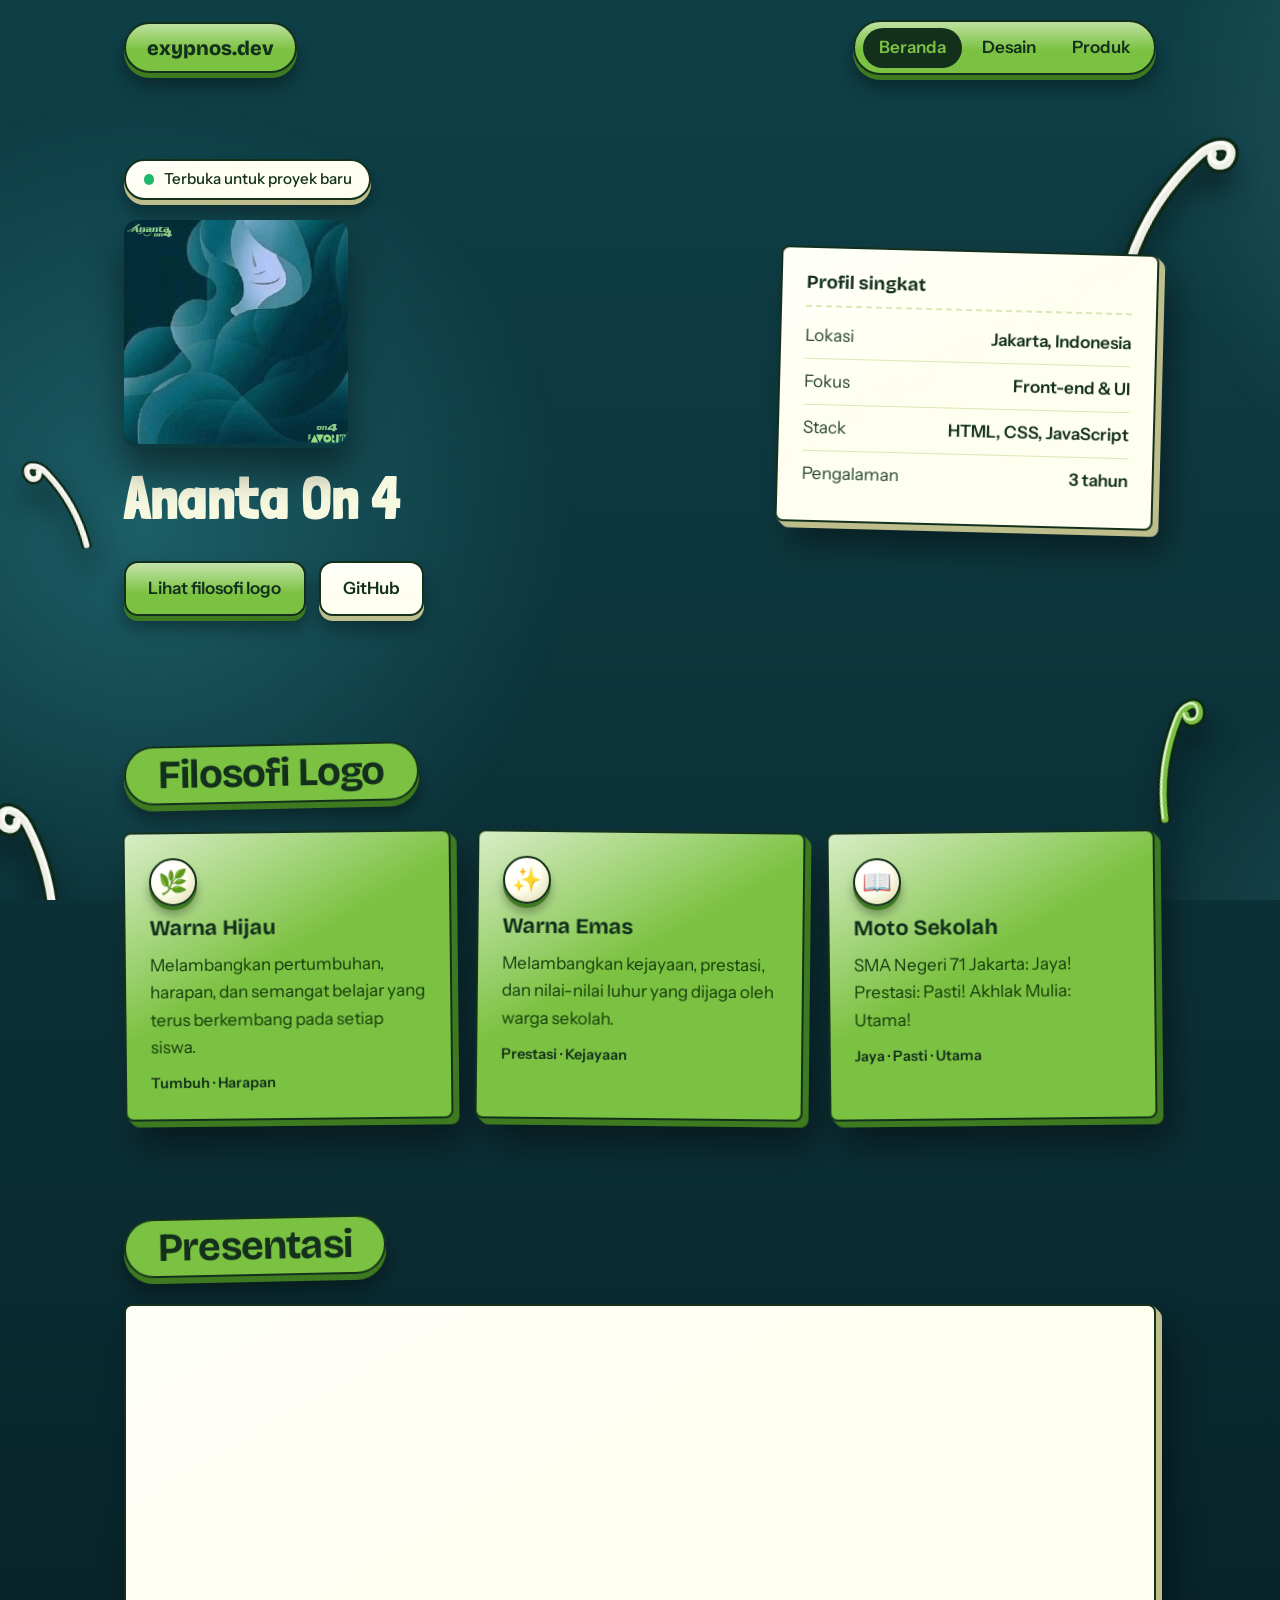
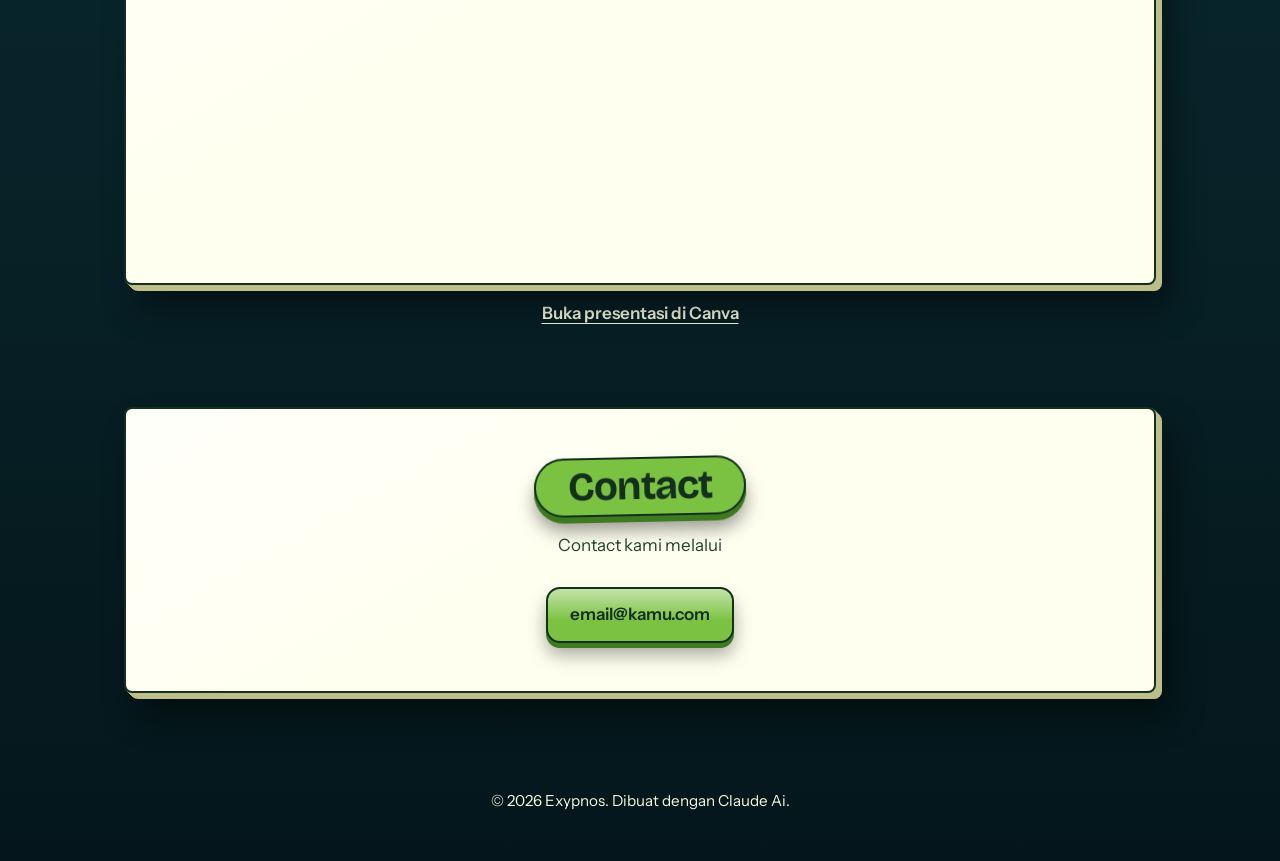
==== index.html @ a2760134 "Translate contact section to English" ====
<!DOCTYPE html>
<html lang="id">
<head>
  <meta charset="UTF-8">
  <meta name="viewport" content="width=device-width, initial-scale=1">
  <title>Ananta On 4</title>
  <meta name="description" content="Portofolio Nama Kamu, web developer.">
  <link rel="preconnect" href="https://fonts.googleapis.com">
  <link rel="preconnect" href="https://fonts.gstatic.com" crossorigin>
  <link href="https://fonts.googleapis.com/css2?family=Bricolage+Grotesque:opsz,wght@12..96,500;12..96,800&family=Instrument+Sans:wght@400;500;600&family=Londrina+Solid:wght@400;900&display=swap" rel="stylesheet">
  <link rel="stylesheet" href="style.css">
  <script>
    try {
      if (sessionStorage.getItem('skipIntro')) {
        document.documentElement.classList.add('no-intro');
        sessionStorage.removeItem('skipIntro');
      }
    } catch (e) {}
  </script>
</head>
<body>

  <div class="scene" aria-hidden="true">
    <svg width="0" height="0" style="position:absolute" focusable="false">
      <symbol id="horn" viewBox="0 0 100 160">
        <path d="M18 156 C22 104 40 64 60 34 C70 18 92 12 90 30 C88 44 70 42 72 30" fill="none" stroke="#0d2814" stroke-width="16" stroke-linecap="round"/>
        <path d="M18 156 C22 104 40 64 60 34 C70 18 92 12 90 30 C88 44 70 42 72 30" fill="none" stroke="currentColor" stroke-width="9" stroke-linecap="round"/>
        <path d="M18 156 C22 104 40 64 60 34 C70 18 92 12 90 30 C88 44 70 42 72 30" fill="none" stroke="#fff" stroke-opacity=".75" stroke-width="3" stroke-linecap="round" transform="translate(-2 -2)"/>
      </symbol>
    </svg>
    <svg class="horn h1" viewBox="0 0 100 160"><use href="#horn"/></svg>
    <svg class="horn h2" viewBox="0 0 100 160"><use href="#horn"/></svg>
    <svg class="horn h3" viewBox="0 0 100 160"><use href="#horn"/></svg>
    <svg class="horn h4" viewBox="0 0 100 160"><use href="#horn"/></svg>
    <i class="comet c1"></i><i class="comet c2"></i><i class="comet c3"></i><i class="comet c4"></i>
  </div>

  <div class="intro" aria-hidden="true">
    <div class="intro-panel p-up"></div>
    <div class="intro-panel p-down"></div>
    <div class="intro-center">
      <div class="logo-split">
        <img class="half l" src="logo.png" alt="" width="500" height="500">
        <img class="half r" src="logo.png" alt="" width="500" height="500">
      </div>
      <p class="intro-name">Exypnos</p>
      <div class="intro-bar"><span></span></div>
    </div>
  </div>

  <header class="top">
    <a class="brand" href="#atas">exypnos.dev</a>
    <nav aria-label="Navigasi utama">
      <a href="index.html" class="active" aria-current="page">Beranda</a>
      <a href="desain.html">Desain</a>
      <a href="produk.html">Produk</a>
    </nav>
  </header>

  <main id="atas">

    <section class="hero">
      <div class="hero-text">
        <p class="status"><span class="dot" aria-hidden="true"></span> Terbuka untuk proyek baru</p>
        <h1 class="hero-logo"><img src="logo.png" alt="Logo Exypnos" width="300" height="300"></h1>
        <p class="lead">Ananta On 4</p>
        <div class="actions">
          <a class="btn primary" href="#beranda">Lihat filosofi logo</a>
          <a class="btn" href="https://github.com/USERNAME" target="_blank" rel="noopener">GitHub</a>
        </div>
      </div>

      <aside class="card" aria-label="Ringkasan profil">
        <h2>Profil singkat</h2>
        <dl>
          <div><dt>Lokasi</dt><dd>Jakarta, Indonesia</dd></div>
          <div><dt>Fokus</dt><dd>Front-end &amp; UI</dd></div>
          <div><dt>Stack</dt><dd>HTML, CSS, JavaScript</dd></div>
          <div><dt>Pengalaman</dt><dd>3 tahun</dd></div>
        </dl>
      </aside>
    </section>

    <section id="beranda" class="section">
      <h2>Filosofi Logo</h2>
      <div class="projects">
        <article class="project">
          <span class="ico" aria-hidden="true">🌿</span>
          <h3>Warna Hijau</h3>
          <p>Melambangkan pertumbuhan, harapan, dan semangat belajar yang terus berkembang pada setiap siswa.</p>
          <p class="tags">Tumbuh · Harapan</p>
        </article>
        <article class="project">
          <span class="ico" aria-hidden="true">✨</span>
          <h3>Warna Emas</h3>
          <p>Melambangkan kejayaan, prestasi, dan nilai-nilai luhur yang dijaga oleh warga sekolah.</p>
          <p class="tags">Prestasi · Kejayaan</p>
        </article>
        <article class="project">
          <span class="ico" aria-hidden="true">📖</span>
          <h3>Moto Sekolah</h3>
          <p>SMA Negeri 71 Jakarta: Jaya! Prestasi: Pasti! Akhlak Mulia: Utama!</p>
          <p class="tags">Jaya · Pasti · Utama</p>
        </article>
      </div>
    </section>

    <!-- PRESENTASI CANVA -->
    <section id="presentasi" class="section">
      <h2>Presentasi</h2>
      <div class="ppt-frame">
        <iframe loading="lazy"
                src="https://www.canva.com/design/DAHYNz-6VGY/tMIyKCje9g16FL3OgIlq8A/view?embed"
                title="Presentasi Exypnos di Canva"
                allowfullscreen="allowfullscreen"
                allow="fullscreen"></iframe>
      </div>
      <p class="ppt-link"><a href="https://www.canva.com/design/DAHYNz-6VGY/tMIyKCje9g16FL3OgIlq8A/view" target="_blank" rel="noopener">Buka presentasi di Canva</a></p>
    </section>

    <section id="kontak" class="section contact">
      <h2>Contact</h2>
      <p>Contact kami melalui</p>
      <a class="btn primary" href="mailto:email@kamu.com">email@kamu.com</a>
    </section>

  </main>

  <footer class="foot">
    <p>© 2026 Exypnos. Dibuat dengan Claude Ai. </p>
  </footer>

  <script>
    (function () {
      if (window.matchMedia('(prefers-reduced-motion: reduce)').matches) return;

      // kartu miring 3D mengikuti kursor
      document.querySelectorAll('.card, .project, .design, .contact, .ppt-frame, .section > h2, .status').forEach(function (el) {
        el.addEventListener('pointermove', function (e) {
          if (e.pointerType === 'touch') return;
          var r = el.getBoundingClientRect();
          var x = (e.clientX - r.left) / r.width - 0.5;
          var y = (e.clientY - r.top) / r.height - 0.5;
          el.style.setProperty('--ry', (x * 14) + 'deg');
          el.style.setProperty('--rx', (-y * 14) + 'deg');
        });
        el.addEventListener('pointerleave', function () {
          el.style.setProperty('--rx', '0deg');
          el.style.setProperty('--ry', '0deg');
        });
      });

      // logo berputar 3D mengikuti kursor
      var logos = document.querySelectorAll('.hero-logo img, .brand-logo');
      if (logos.length) {
        window.addEventListener('pointermove', function (e) {
          if (e.pointerType === 'touch') return;
          var ry = ((e.clientX / innerWidth - 0.5) * 36) + 'deg';
          var rx = ((0.5 - e.clientY / innerHeight) * 28) + 'deg';
          logos.forEach(function (l) {
            l.style.setProperty('--ry', ry);
            l.style.setProperty('--rx', rx);
          });
        });
      }
    })();
  </script>

  <script>
    (function () {
      var links = document.querySelectorAll('.top nav a');
      var reduce = window.matchMedia('(prefers-reduced-motion: reduce)').matches;

      links.forEach(function (a) {
        a.addEventListener('click', function (e) {
          if (e.ctrlKey || e.metaKey || e.shiftKey || e.button !== 0) return;
          e.preventDefault();

          var here = a.getAttribute('aria-current') === 'page';
          if (!here) { try { sessionStorage.setItem('skipIntro', '1'); } catch (_) {} }

          if (reduce) { if (!here) location.href = a.href; return; }

          // riak
          var r = a.getBoundingClientRect();
          var d = document.createElement('span');
          d.className = 'ripple';
          d.style.left = (e.clientX - r.left) + 'px';
          d.style.top = (e.clientY - r.top) + 'px';
          a.appendChild(d);
          setTimeout(function () { d.remove(); }, 650);

          if (here) return;
          document.body.classList.add('leaving');
          setTimeout(function () { location.href = a.href; }, 320);
        });
      });

      // kembali dengan tombol back: pastikan halaman tidak terkunci
      window.addEventListener('pageshow', function () { document.body.classList.remove('leaving'); });
    })();
  </script>

</body>
</html>
---- style.css ----
/* ---------- Token ---------- */
:root {
  --paper: #f6f8df;
  --grid: #dde6b5;
  --ink: #12301c;
  --muted: #24432b;
  --green: #1b7d37;
  --marker: #7cc242;     /* hijau tulisan FAVORIT */
  --bg-top: #0f4048;     /* tosca logo biru (digelapkan) */
  --bg-bottom: #04161b;  /* makin gelap ke bawah */
  --on-bg: #f6f8df;      /* teks di atas background */
  --side: #bdbe8c;       /* sisi tebal kartu 3D */
  --gold-side: #3e7a1f;  /* sisi tebal hijau */
  --gloss: rgba(255, 255, 255, .7);
  --slab: 1px 1px 0 var(--side), 2px 2px 0 var(--side), 3px 3px 0 var(--side),
          4px 4px 0 var(--side), 5px 5px 0 var(--side), 6px 6px 0 var(--side),
          14px 22px 34px rgba(0, 0, 0, .45);
  --card: #fffff0;
  --line: #12301c;

  --display: "Bricolage Grotesque", "Segoe UI", system-ui, sans-serif;
  --body: "Instrument Sans", "Segoe UI", system-ui, sans-serif;

  --max: 1080px;
}

@media (prefers-color-scheme: dark) {
  :root {
    --paper: #0f1f14;
    --grid: #1a3322;
    --ink: #f1f7d9;
    --muted: #c9d9b4;
    --green: #8fe08a;
    --marker: #5fa832;
    --side: #08150b;
    --gloss: rgba(255, 255, 255, .09);
    --bg-top: #0b3238;
    --bg-bottom: #030f13;
    --card: #16291c;
    --line: #f1f7d9;
  }
}

/* ---------- Dasar ---------- */
*, *::before, *::after { box-sizing: border-box; }

html { scroll-behavior: smooth; }

body {
  margin: 0;
  font-family: var(--body);
  font-size: 1.0625rem;
  line-height: 1.6;
  color: var(--on-bg);
  background-color: var(--bg-bottom);
  /* gradasi tosca logo -> makin gelap */
  background-image: linear-gradient(180deg, var(--bg-top) 0%, var(--bg-bottom) 100%);
  background-repeat: no-repeat;
  min-height: 100vh;
}


/* ---------- Warna membaur (blend) ---------- */
body::before {
  content: "";
  position: fixed;
  inset: 0;
  z-index: -1;
  pointer-events: none;
  background:
    radial-gradient(42vmax 42vmax at 85% 12%, rgba(150, 228, 228, .20), transparent 70%),
    radial-gradient(48vmax 48vmax at 8% 42%,  rgba(60, 170, 182, .34), transparent 70%),
    radial-gradient(42vmax 42vmax at 82% 82%, rgba(110, 205, 210, .26), transparent 70%),
    radial-gradient(38vmax 38vmax at 18% 100%, rgba(40, 140, 155, .32), transparent 70%);
  background-size: 140% 140%;
  animation: blend 16s ease-in-out infinite alternate;
}

@keyframes blend { to { background-position: 100% 100%; } }

h1, h2, h3 {
  font-family: var(--display);
  line-height: 1.1;
  margin: 0;
}

p { margin: 0; }

a { color: var(--green); }

:focus-visible {
  outline: 3px solid var(--marker);
  outline-offset: 3px;
}

/* ---------- Header ---------- */
.top {
  max-width: var(--max);
  margin: 0 auto;
  padding: 1.25rem 1.5rem;
  display: flex;
  justify-content: space-between;
  align-items: center;
  gap: 1rem;
}

.top :focus-visible { outline-color: #12301c; }

/* shape rounded emas hanya membungkus teks */
.brand,
.top nav {
  background: linear-gradient(180deg, rgba(255, 255, 255, .5), rgba(255, 255, 255, 0) 55%), #7cc242;
  color: #12301c;
  border: 2px solid var(--line);
  border-radius: 999px;
  box-shadow: 0 5px 0 #3e7a1f, 0 12px 18px rgba(0, 0, 0, .4);
}

.brand {
  padding: .45rem 1.3rem;
  font-family: var(--display);
  font-weight: 800;
  font-size: 1.25rem;
  text-decoration: none;
}

.top nav { display: flex; gap: .25rem; padding: .35rem .5rem; }

.top nav a {
  position: relative;
  overflow: hidden;
  padding: .4rem 1rem;
  color: #12301c;
  text-decoration: none;
  font-weight: 600;
  border-radius: 999px;
  transition: background .2s, color .2s, transform .12s;
}

.top nav a:hover { background: rgba(18, 48, 28, .14); }
.top nav a:active { transform: translateY(2px) scale(.93); }

/* menu yang sedang dibuka */
.top nav a.active { background: #12301c; color: #7cc242; }

/* efek riak saat diklik */
.ripple {
  position: absolute;
  width: 10px;
  height: 10px;
  margin: -5px 0 0 -5px;
  border-radius: 50%;
  background: rgba(255, 255, 255, .75);
  transform: scale(0);
  pointer-events: none;
  animation: ripple .6s ease-out forwards;
}

@keyframes ripple { to { transform: scale(16); opacity: 0; } }

/* judul section membal setelah menu diklik */
.section > h2.pop { animation: heading-pop .8s cubic-bezier(.2, 1.5, .4, 1); }

@keyframes heading-pop {
  40% { transform: rotate(-4deg) scale(1.18); }
}

/* ---------- Hero ---------- */
main { max-width: var(--max); margin: 0 auto; padding: 0 1.5rem; }

.hero {
  display: grid;
  grid-template-columns: 1.6fr 1fr;
  gap: 3rem;
  align-items: center;
  padding: 4rem 0 5rem;
}

.status {
  display: inline-flex;
  align-items: center;
  gap: .6rem;
  font-size: .95rem;
  font-weight: 500;
  color: var(--on-bg);
  margin-bottom: 1.25rem;
}

.dot {
  width: .65rem;
  height: .65rem;
  border-radius: 50%;
  background: #1fb96b;
  box-shadow: 0 0 0 0 rgba(31, 185, 107, .6);
  animation: ping 2.2s ease-out infinite;
}

@keyframes ping {
  to { box-shadow: 0 0 0 .7rem rgba(31, 185, 107, 0); }
}

.hero h1 {
  font-size: clamp(2.4rem, 6vw, 4.4rem);
  font-weight: 800;
  letter-spacing: -.03em;
  max-width: 14em;
  /* stabilo kuning di belakang teks */
  background-image: linear-gradient(var(--marker), var(--marker));
  background-repeat: no-repeat;
  background-size: 0% 38%;
  background-position: 0 90%;
  animation: stabilo .9s .3s ease-out forwards;
}

@keyframes stabilo { to { background-size: 100% 38%; } }

@media (prefers-color-scheme: dark) {
  .hero h1 { background-image: linear-gradient(#2e6a35, #2e6a35); }
}

.lead {
  margin-top: 1.5rem;
  max-width: 14em;
  color: var(--on-bg);
  font-family: "Londrina Solid", "Impact", "Arial Black", sans-serif;
  font-weight: 900;
  font-size: clamp(2.2rem, 6vw, 3.8rem);
  line-height: 1;
  letter-spacing: .01em;
}

.actions { margin-top: 2rem; display: flex; flex-wrap: wrap; gap: .8rem; }

.hero h1.hero-logo {
  background: none;
  animation: none;
  line-height: 0;
  max-width: 100%;
}

.hero-logo img {
  display: block;
  width: 100%;
  max-width: 14rem;
  height: auto;
}

/* ---------- Tombol ---------- */
.btn {
  display: inline-block;
  padding: .75rem 1.4rem;
  border: 2px solid var(--line);
  border-radius: 14px;
  background: linear-gradient(180deg, rgba(255,255,255,.75), rgba(255,255,255,0) 60%), var(--card);
  color: var(--ink);
  font-weight: 600;
  text-decoration: none;
  box-shadow: 0 5px 0 var(--side), 0 12px 18px rgba(0, 0, 0, .35);
  transition: transform .12s, box-shadow .12s;
}

.btn:hover { transform: translateY(2px); box-shadow: 0 3px 0 var(--side), 0 8px 12px rgba(0, 0, 0, .35); }
.btn:active { transform: translateY(5px); box-shadow: 0 0 0 var(--side), 0 3px 6px rgba(0, 0, 0, .35); }

.btn.primary {
  background: linear-gradient(180deg, rgba(255,255,255,.55), rgba(255,255,255,0) 60%), var(--marker);
  color: #12301c;
  box-shadow: 0 5px 0 var(--gold-side), 0 12px 18px rgba(0, 0, 0, .35);
}
.btn.primary:hover { box-shadow: 0 3px 0 var(--gold-side), 0 8px 12px rgba(0, 0, 0, .35); }
.btn.primary:active { box-shadow: 0 0 0 var(--gold-side), 0 3px 6px rgba(0, 0, 0, .35); }

/* ---------- Kartu profil ---------- */
.card {
  background: var(--card);
  color: var(--ink);
  border: 2px solid var(--line);
  border-radius: 8px;
  padding: 1.5rem;
}

.card .logo {
  display: block;
  width: 100%;
  max-width: 11rem;
  height: auto;
  aspect-ratio: 1;
  margin: 0 auto;
  object-fit: contain;
}

.card h2 {
  font-size: 1.15rem;
  padding-bottom: .8rem;
  margin-bottom: .4rem;
  border-bottom: 2px dashed var(--grid);
}

.card dl { margin: 0; }

.card dl div {
  display: flex;
  justify-content: space-between;
  gap: 1rem;
  padding: .55rem 0;
  border-bottom: 1px solid var(--grid);
}

.card dl div:last-child { border-bottom: 0; }

.card dt { color: var(--muted); }
.card dd { margin: 0; font-weight: 600; text-align: right; }

/* ---------- Section ---------- */
.section { padding: 3rem 0; }

.section > h2 {
  font-size: clamp(1.8rem, 4vw, 2.5rem);
  letter-spacing: -.02em;
  margin-bottom: 1.75rem;
  display: inline-block;
  padding: .3rem 2rem .4rem;
  background: var(--marker);
  color: #12301c;
  border: 2px solid var(--line);
  border-radius: 999px;
  box-shadow: 0 5px 0 var(--gold-side), 0 10px 16px rgba(0, 0, 0, .35);
  transform: rotate(-1.2deg);
}

/* ---------- Proyek ---------- */
.projects {
  display: grid;
  grid-template-columns: repeat(auto-fit, minmax(220px, 1fr));
  gap: 1.5rem;
}

.project {
  background: var(--card);
  color: var(--ink);
  border: 2px solid var(--line);
  border-radius: 8px;
  padding: 1.5rem;
  display: flex;
  flex-direction: column;
  gap: .7rem;
}

.project h3 { font-size: 1.35rem; }
.project p { color: var(--muted); }
.project .tags { font-size: .9rem; color: var(--ink); font-weight: 500; }

.project a {
  margin-top: auto;
  font-weight: 600;
  text-underline-offset: 4px;
}

/* ---------- Skill ---------- */
.skills {
  list-style: none;
  margin: 0;
  padding: 0;
  display: flex;
  flex-wrap: wrap;
  gap: .7rem;
}

.skills li {
  padding: .45rem 1rem;
  background: var(--card);
  color: var(--ink);
  border: 2px solid var(--line);
  border-radius: 999px;
  font-weight: 500;
}


/* ---------- Hiasan Beranda ---------- */
.project { position: relative; }

.ico {
  display: grid;
  place-items: center;
  width: 3rem;
  height: 3rem;
  font-size: 1.5rem;
  background: var(--marker);
  border: 2px solid var(--line);
  border-radius: 50%;
}

/* ---------- Hiasan Produk ---------- */
.skills li { box-shadow: 3px 3px 0 var(--line); transition: transform .12s; }
.skills li:hover { transform: translateY(-3px) rotate(-2deg); }
.skills li span { margin-right: .35rem; }

/* ---------- Desain ---------- */
.designs {
  display: grid;
  grid-template-columns: repeat(auto-fit, minmax(250px, 1fr));
  gap: 1.5rem;
}

.design {
  margin: 0;
  background: var(--card);
  color: var(--ink);
  border: 2px solid var(--line);
  border-radius: 8px;
  overflow: hidden;
}

.design .art {
  display: grid;
  place-items: center;
  aspect-ratio: 4 / 3;
  font-size: 4.5rem;
  border-bottom: 2px solid var(--line);
}

.design figcaption { display: flex; flex-direction: column; padding: 1rem 1.25rem; }
.design figcaption strong { font-family: var(--display); font-size: 1.2rem; }
.design figcaption span { color: var(--muted); font-size: .95rem; }

.d1 .art { background: radial-gradient(circle at 25% 30%, #fff 0 8%, transparent 9%), linear-gradient(135deg, #ffe94a, #ff9f43); }
.d2 .art { background: radial-gradient(circle at 80% 20%, rgba(255,255,255,.7) 0 10%, transparent 11%), linear-gradient(135deg, #8fe08a, #1b7d37); }
.d3 .art { background: radial-gradient(circle at 50% 40%, #3b7a57 0, #12301c 70%); }

@media (prefers-reduced-motion: reduce) {
  .project, .design, .skills li { transition: none; }
}

/* ---------- Kontak ---------- */
.contact {
  margin: 2rem 0 4rem;
  padding: 3rem 2rem;
  text-align: center;
  background: var(--card);
  color: var(--ink);
  border: 2px solid var(--line);
  border-radius: 8px;
}

.contact h2 { margin-bottom: 1rem; }

.contact p {
  max-width: 30em;
  margin: 0 auto 1.75rem;
  color: var(--muted);
}

/* ---------- Footer ---------- */
.foot {
  text-align: center;
  padding: 2rem 1.5rem 3rem;
  color: var(--on-bg);
  font-size: .95rem;
}

/* ---------- Responsif ---------- */
@media (max-width: 800px) {
  .hero {
    grid-template-columns: 1fr;
    gap: 2.5rem;
    padding-top: 2rem;
  }

  .card { --rot: 0deg; max-width: 420px; }
}

@media (max-width: 480px) {
  .top { flex-direction: column; align-items: flex-start; }
  .top nav { gap: 1.1rem; }
  .contact { padding: 2rem 1.25rem; }
}


/* ---------- Transisi pembuka ---------- */
.intro {
  position: fixed;
  inset: 0;
  z-index: 100;
  pointer-events: none;
  animation: intro-hide 0s 2.9s forwards;
}

.intro-panel {
  position: absolute;
  left: 0;
  right: 0;
  height: 50%;
  background: #0b3b3f;
}

.intro-panel.p-up {
  top: 0;
  border-bottom: 3px solid var(--marker);
  animation: panel-up .8s cubic-bezier(.77, 0, .18, 1) 2.1s forwards;
}

.intro-panel.p-down {
  bottom: 0;
  border-top: 3px solid var(--marker);
  animation: panel-down .8s cubic-bezier(.77, 0, .18, 1) 2.1s forwards;
}

.intro-center {
  position: absolute;
  inset: 0;
  display: grid;
  place-content: center;
  justify-items: center;
  gap: 1rem;
  animation: intro-out .35s ease-in 1.95s forwards;
}

/* logo terbelah, lalu menyatu */
.logo-split {
  position: relative;
  isolation: isolate;
  width: min(78vw, 62vh, 34rem);
  aspect-ratio: 1;
  /* piringan berputar selama animasi masuk */
  animation: merge-pop .45s ease-out 1.15s, logo-spin 2.4s linear infinite;
}

.logo-split::before {
  content: "";
  position: absolute;
  inset: -35%;
  z-index: -1;
  border-radius: 50%;
  background: radial-gradient(circle, rgba(160, 230, 110, .85), transparent 65%);
  opacity: 0;
  animation: burst .7s ease-out 1.15s;
}

.logo-split .half {
  position: absolute;
  inset: 0;
  width: 100%;
  height: 100%;
  border-radius: 50%;
}

.logo-split .l {
  clip-path: inset(0 49.5% 0 0);
  animation: join-l 1s cubic-bezier(.7, 0, .2, 1) .2s both;
}

.logo-split .r {
  clip-path: inset(0 0 0 49.5%);
  animation: join-r 1s cubic-bezier(.7, 0, .2, 1) .2s both;
}

@keyframes join-l {
  from { opacity: 0; transform: translateX(-70%) rotate(-14deg); }
  25%  { opacity: 1; }
  to   { opacity: 1; transform: none; }
}

@keyframes join-r {
  from { opacity: 0; transform: translateX(70%) rotate(14deg); }
  25%  { opacity: 1; }
  to   { opacity: 1; transform: none; }
}

@keyframes merge-pop { 50% { transform: scale(1.14); } }
@keyframes burst { 30% { opacity: 1; } to { opacity: 0; transform: scale(1.5); } }

.intro-name {
  font-family: var(--display);
  font-weight: 800;
  font-size: clamp(2.2rem, 7vmin, 3.2rem);
  letter-spacing: .06em;
  color: #f6f8df;
  animation: rise .6s ease-out 1.15s both;
}

.intro-bar {
  width: clamp(12rem, 36vmin, 18rem);
  height: .7rem;
  border: 2px solid #f6f8df;
  border-radius: 999px;
  overflow: hidden;
}

.intro-bar span {
  display: block;
  height: 100%;
  background: var(--marker);
  animation: bar 1.4s ease-in-out .4s both;
}

@keyframes panel-up   { to { transform: translateY(-101%); } }
@keyframes panel-down { to { transform: translateY(101%); } }
@keyframes intro-out  { to { opacity: 0; transform: scale(.9); } }
@keyframes intro-hide { to { visibility: hidden; } }
@keyframes logo-in    { from { opacity: 0; transform: scale(.5) rotate(-8deg); } }
@keyframes rise       { from { opacity: 0; transform: translateY(14px); } }
@keyframes bar        { from { width: 0; } to { width: 100%; } }

/* isi halaman muncul setelah tirai terbuka */
.hero-text, .hero > .card {
  animation: page-in .8s ease-out 2.35s both;
}

@keyframes page-in { from { opacity: 0; translate: 0 28px; } }


/* ---------- Tampilan 3D (seperti hasil render) ---------- */
.card, .project, .design, .contact {
  background-image: linear-gradient(150deg, var(--gloss), transparent 45%);
  box-shadow: var(--slab);
}

.card, .project, .design {
  transform: perspective(900px) rotateX(var(--rx, 0deg)) rotateY(var(--ry, 0deg))
             rotate(var(--rot, 0deg)) translateY(var(--lift, 0px));
  transition: transform .15s ease-out;
  will-change: transform;
}

.card { --rot: 1.5deg; }
.project:nth-child(odd) { --rot: -.6deg; }
.project:nth-child(even) { --rot: .6deg; }
.project:hover, .design:hover { --lift: -5px; }

.skills li { box-shadow: 0 4px 0 var(--side), 0 8px 12px rgba(0, 0, 0, .3); }

.hero-logo img {
  border-radius: 14px;          /* logo biru berbentuk persegi */
  transform: perspective(700px) rotateX(var(--rx, 0deg)) rotateY(var(--ry, 0deg));
  transition: transform .2s ease-out;
  /* sisi tebal tosca gelap + bayangan lembut */
  filter: drop-shadow(0 4px 0 #0b3b3f) drop-shadow(0 22px 18px rgba(0, 0, 0, .45));
  animation: logo-float 4s ease-in-out infinite;
}

@keyframes logo-float { 50% { translate: 0 -10px; } }

/* tanduk logo SMAN 71 mengambang di latar */
.scene {
  position: fixed;
  inset: 0;
  z-index: -1;
  overflow: hidden;
  pointer-events: none;
}

.horn {
  position: absolute;
  height: auto;
  color: #eef0e6;
  overflow: visible;
  filter: drop-shadow(0 20px 14px rgba(0, 0, 0, .45));
  animation: bob 7s ease-in-out infinite;
}

.h1 { width: 100px; top: 13%; right: 4%; transform: rotate(14deg); }
.h2 { width: 64px; top: 50%; left: 2%; transform: scaleX(-1) rotate(10deg); animation-delay: -2s; }
.h3 { width: 78px; bottom: 9%; right: 5%; color: #7cc242; transform: rotate(-12deg); animation-delay: -4s; }
.h4 { width: 90px; bottom: -40px; left: -1%; transform: scaleX(-1) rotate(-6deg); animation-delay: -1s; }

@keyframes bob { 50% { translate: 0 -22px; } }

/* komet jatuh */
.comet {
  position: absolute;
  width: 190px;
  height: 4px;
  border-radius: 999px;
  background: linear-gradient(90deg, #fff, rgba(160, 230, 110, .75) 22%, rgba(160, 230, 110, 0));
  transform: rotate(-35deg);
  opacity: 0;
  animation: comet 9s linear infinite;
}

.comet::before {
  content: "";
  position: absolute;
  left: -3px;
  top: 50%;
  width: 11px;
  height: 11px;
  margin-top: -5.5px;
  border-radius: 50%;
  background: #fff;
  box-shadow: 0 0 10px 4px rgba(160, 230, 110, .85), 0 0 26px 10px rgba(100, 190, 60, .4);
}

.c1 { top: -2%;  right: 8%;  animation-duration: 9s;  animation-delay: 3s; }
.c2 { top: 8%;   right: 42%; animation-duration: 13s; animation-delay: 6s; }
.c3 { top: -4%;  right: 68%; animation-duration: 11s; animation-delay: 9s; }
.c4 { top: 24%;  right: -4%; animation-duration: 15s; animation-delay: 12s; }

@keyframes comet {
  0%   { opacity: 0; translate: 0 0; }
  2%   { opacity: 1; }
  15%  { opacity: 1; }
  18%  { opacity: 0; translate: -62vmax 43vmax; }
  100% { opacity: 0; translate: -62vmax 43vmax; }
}

@media (max-width: 800px) { .horn { display: none; } }

/* ---------- Pindah halaman ---------- */
.no-intro .intro { display: none; }
.no-intro .hero-text, .no-intro .hero > .card { animation-duration: .5s; animation-delay: 0s; }

body.leaving main, body.leaving .top { opacity: 0; transform: translateY(8px); transition: opacity .3s, transform .3s; }

/* ---------- Kurangi gerakan ---------- */
@media (prefers-reduced-motion: reduce) {
  .intro { display: none; }
  .horn, .hero-logo img { animation: none; }
  .comet { display: none; }
  body::before { animation: none; }
  .hero-text, .hero > .card { animation: none; }
  html { scroll-behavior: auto; }
  .dot { animation: none; }
  .hero h1 { animation: none; background-size: 100% 38%; }
  .btn, .card, .project, .design { transition: none; }
  .section > h2.pop, .ripple { animation: none; }
}


/* =====================================================
   TAMBAHAN BERANDA (digabung dari tambahan.css)
   ===================================================== */

/* ---------- Beranda: kartu produk berlatar kuning emas ---------- */
#beranda .project {
  background-color: #7cc242;           /* hijau favorit */
  color: #12301c;
  border-color: #12301c;
  box-shadow:
    1px 1px 0 #3e7a1f, 2px 2px 0 #3e7a1f, 3px 3px 0 #3e7a1f,
    4px 4px 0 #3e7a1f, 5px 5px 0 #3e7a1f, 6px 6px 0 #3e7a1f,
    14px 22px 34px rgba(0, 0, 0, .45);
}

#beranda .project p { color: #123b0a; }

#beranda .project .tags { color: #12301c; font-weight: 600; }

#beranda .project a { color: #12301c; }

#beranda .project .ico { background: radial-gradient(circle at 32% 28%, #ffffff 0 14%, #fffff0 48%, #d8d49a 100%); }

/* ---------- Beranda: tempat presentasi Canva ---------- */
.ppt-frame {
  position: relative;
  aspect-ratio: 16 / 9;                /* rasio slide */
  overflow: hidden;
  background-color: var(--card);
  background-image: linear-gradient(150deg, var(--gloss), transparent 45%);
  border: 2px solid var(--line);
  border-radius: 8px;
  box-shadow: var(--slab);
}

.ppt-frame iframe {
  position: absolute;
  inset: 0;
  width: 100%;
  height: 100%;
  border: 0;
}

.ppt-placeholder {
  position: absolute;
  inset: 0;
  display: grid;
  place-content: center;
  justify-items: center;
  gap: .4rem;
  padding: 1rem;
  text-align: center;
  color: var(--ink);
}

.ppt-placeholder .ppt-ico { font-size: 3rem; line-height: 1; }
.ppt-placeholder p { font-family: var(--display); font-weight: 800; font-size: 1.3rem; }
.ppt-placeholder small { color: var(--muted); font-size: .95rem; }


/* =====================================================
   3D MENYELURUH + LOGO DI HEADER
   ===================================================== */

/* logo di sebelah kiri "exypnos.dev" */
.brand-group { display: flex; align-items: center; gap: .7rem; }

.brand-logo {
  display: block;
  height: 3.15rem;       /* sama tinggi dengan pil "exypnos.dev" */
  width: auto;
  border-radius: 14px;   /* logo biru berbentuk persegi */
  /* miring halus saja supaya logo kecil tidak goyang atau terpotong */
  transform: perspective(500px)
             rotateX(calc(var(--rx, 0deg) * .4))
             rotateY(calc(var(--ry, 0deg) * .4));
  transition: transform .2s ease-out;
  backface-visibility: hidden;
  /* sisi tebal tosca gelap lurus ke bawah, lalu bayangan lembut */
  filter:
    drop-shadow(0 2px 0 #0b3b3f)
    drop-shadow(0 3px 0 #0b3b3f)
    drop-shadow(0 8px 6px rgba(0, 0, 0, .4));
  animation: logo-bob 4s ease-in-out infinite;
}

@keyframes logo-bob { 50% { translate: 0 -3px; } }

/* logo berputar terus seperti piringan hitam */
@keyframes logo-spin { to { rotate: 360deg; } }

/* chip status berbentuk tombol 3D */
.status {
  padding: .4rem 1.1rem;
  color: var(--ink);
  background-color: var(--card);
  background-image: linear-gradient(150deg, var(--gloss), transparent 45%);
  border: 2px solid var(--line);
  border-radius: 999px;
  box-shadow: 0 5px 0 var(--side), 0 12px 16px rgba(0, 0, 0, .35);
}

/* blok besar ikut miring 3D mengikuti kursor */
.contact, .ppt-frame, .section > h2, .status {
  transform: perspective(900px) rotateX(var(--rx, 0deg)) rotateY(var(--ry, 0deg))
             rotate(var(--rot, 0deg));
  transition: transform .15s ease-out;
  will-change: transform;
}

/* judul section: pil emas dengan sisi tebal */
.section > h2 {
  --rot: -1.2deg;
  box-shadow:
    0 1px 0 var(--gold-side), 0 2px 0 var(--gold-side), 0 3px 0 var(--gold-side),
    0 4px 0 var(--gold-side), 0 5px 0 var(--gold-side), 0 6px 0 var(--gold-side),
    0 14px 18px rgba(0, 0, 0, .4);
}

/* ikon proyek: bola 3D */
.ico {
  background: radial-gradient(circle at 32% 28%, #e9f9d6 0 14%, var(--marker) 48%, #4c9a2a 100%);
  box-shadow: 0 4px 0 var(--gold-side), 0 9px 10px rgba(0, 0, 0, .3);
}

@media (prefers-reduced-motion: reduce) {
  .brand-logo { animation: none; }
  .brand-logo, .contact, .ppt-frame, .section > h2, .status { transition: none; }
}


/* =====================================================
   RUNNING TEXT 3D (abu perak elegan) - dipakai di Produk & Desain
   Tetap di bawah layar dan ikut ke mana pun halaman di-scroll,
   seperti running text berita.
   ===================================================== */
.marquee {
  position: fixed;                       /* selalu ikut di layar, bukan di satu tempat */
  left: 0;
  right: 0;
  bottom: max(.9rem, env(safe-area-inset-bottom));
  width: min(var(--max), calc(100% - 2rem));
  margin: 0 auto;
  z-index: 50;
  border: 2px solid #565c66;
  border-radius: 999px;
  /* pelat logam perak: kilap di atas, gelap tipis di bawah */
  background:
    linear-gradient(180deg, rgba(255, 255, 255, .85) 0%, rgba(255, 255, 255, 0) 48%,
                    rgba(0, 0, 0, .07) 52%, rgba(0, 0, 0, .14) 100%),
    linear-gradient(90deg, #c9cdd3, #eceef1 28%, #c0c5cc 55%, #e6e8ec 80%, #b7bcc4);
  /* sisi tebal abu gelap + bayangan */
  box-shadow:
    0 1px 0 #737982, 0 2px 0 #737982, 0 3px 0 #737982,
    0 4px 0 #737982, 0 5px 0 #737982, 0 6px 0 #737982,
    0 14px 18px rgba(0, 0, 0, .4);
  transform: perspective(1000px)
             rotateX(calc(var(--rx, 0deg) * .4))
             rotateY(calc(var(--ry, 0deg) * .4));
  transition: transform .15s ease-out;
  will-change: transform;
}

/* jendela teks: ujung kiri dan kanan memudar halus */
.marquee-window {
  overflow: hidden;
  border-radius: 999px;
  -webkit-mask-image: linear-gradient(90deg, transparent, #000 7%, #000 93%, transparent);
          mask-image: linear-gradient(90deg, transparent, #000 7%, #000 93%, transparent);
}

.marquee-track {
  display: flex;
  width: max-content;
  animation: marquee 32s linear infinite;
}

.marquee:hover .marquee-track { animation-play-state: paused; }

/* dua teks identik, geser setengah lebar = berputar mulus */
@keyframes marquee { to { transform: translateX(-50%); } }

.marquee-item {
  margin: 0;
  padding: .6rem 1.5rem .6rem 0;
  white-space: nowrap;
  font-family: var(--display);
  font-weight: 800;
  font-size: 1.05rem;
  letter-spacing: .1em;
  text-transform: uppercase;
  color: #2b2f36;
  /* huruf timbul: highlight putih di bawah, gelap tipis di atas */
  text-shadow: 0 1px 0 rgba(255, 255, 255, .95), 0 -1px 0 rgba(0, 0, 0, .22);
}

@media (max-width: 480px) {
  .marquee { bottom: max(.6rem, env(safe-area-inset-bottom)); }
  .marquee-item { font-size: .9rem; padding-top: .5rem; padding-bottom: .5rem; }
}

@media (prefers-reduced-motion: reduce) {
  .marquee-track { animation: none; }
  .marquee { transition: none; }
}

/* ruang di bawah footer agar tidak tertutup running text */
body:has(.marquee) .foot { padding-bottom: 6rem; }

/* link cadangan presentasi */
.ppt-link { margin-top: 1rem; }
.ppt-link a { color: var(--on-bg); font-weight: 600; text-underline-offset: 4px; }

/* presentasi Canva format potret (4:5) */
.ppt-frame.portrait { aspect-ratio: 4 / 5; max-width: 560px; margin: 0 auto; }
.ppt-link { text-align: center; }
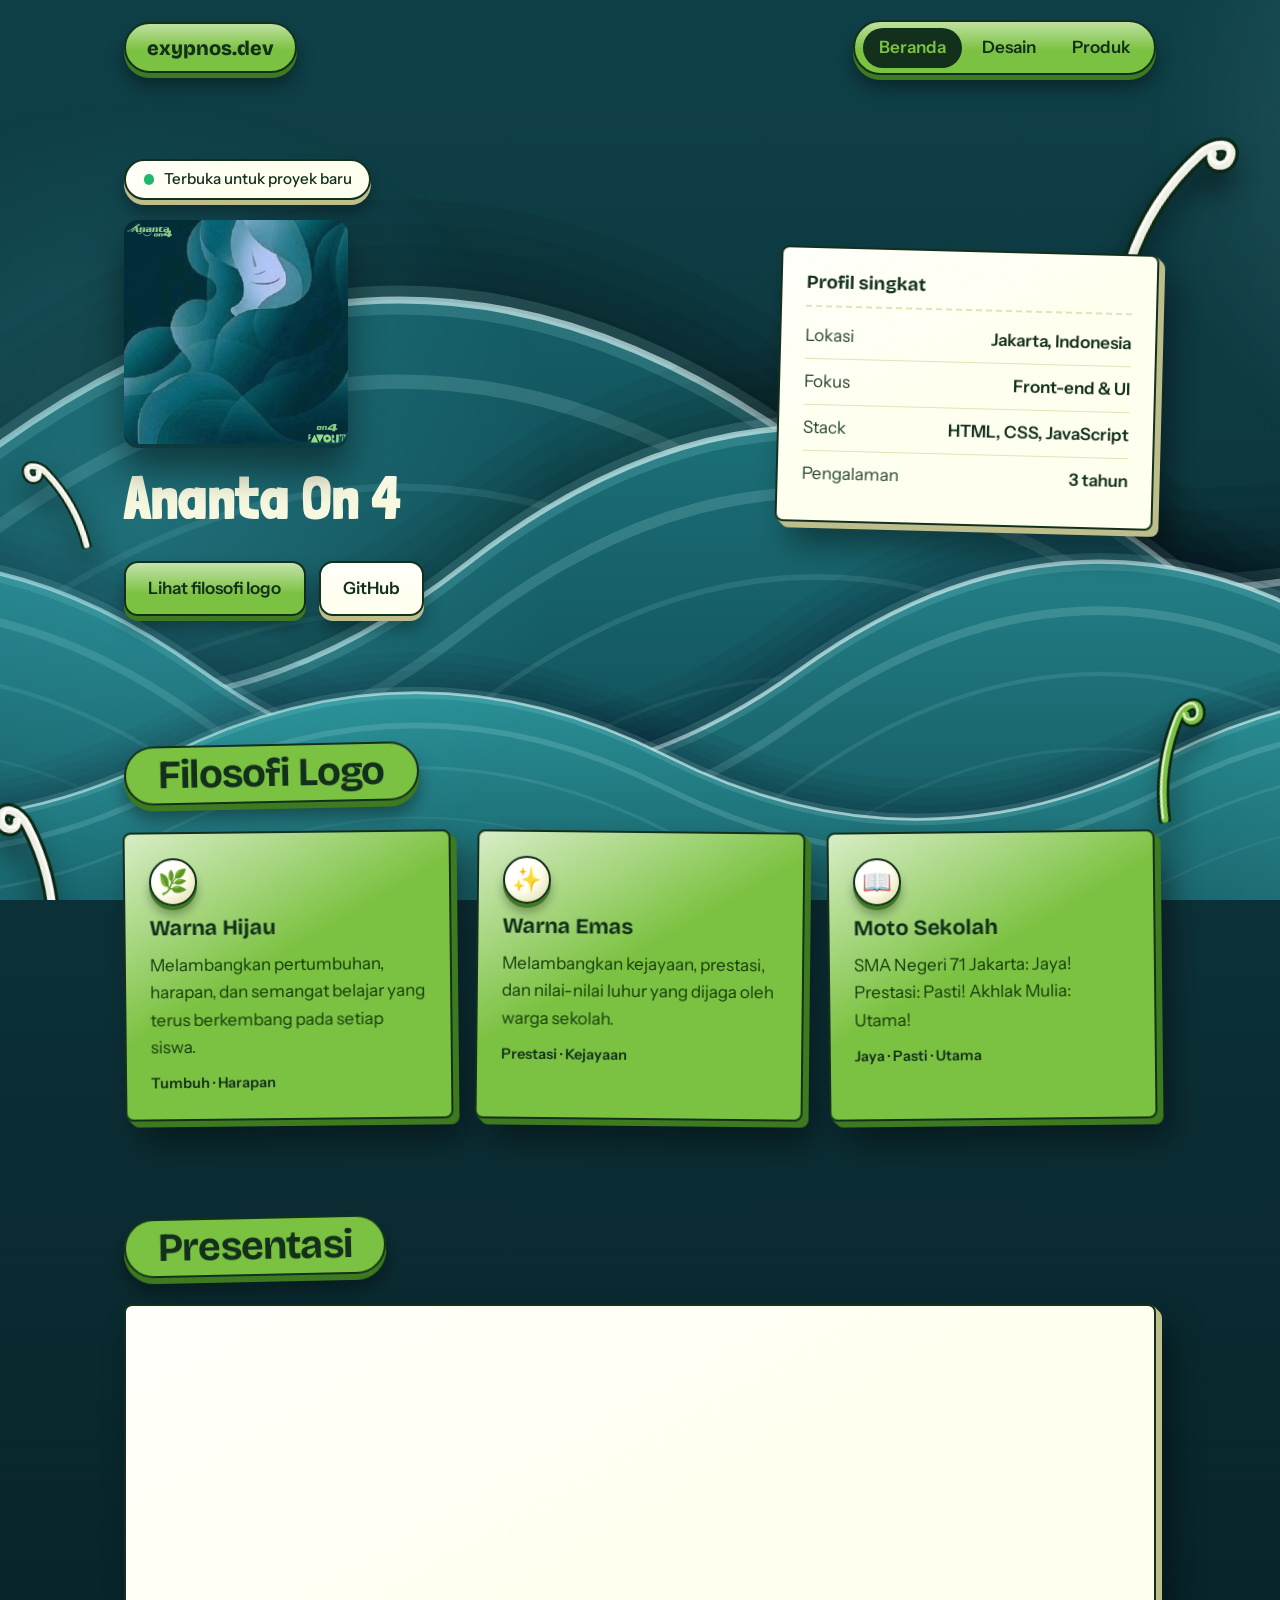
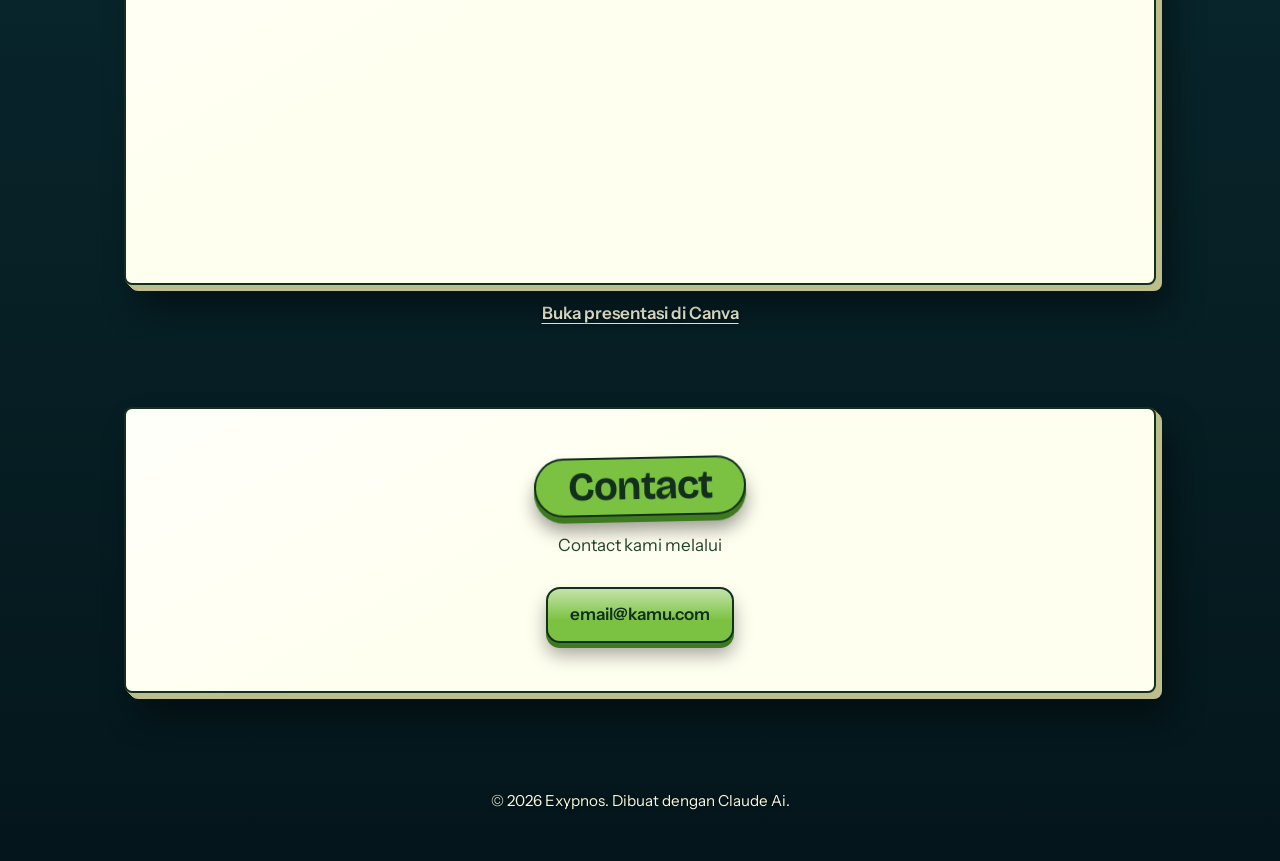
==== commit 8e03d282: "Update meta description in index.html" ====
--- a/index.html
+++ b/index.html
@@ -4,7 +4,7 @@
   <meta charset="UTF-8">
   <meta name="viewport" content="width=device-width, initial-scale=1">
   <title>Ananta On 4</title>
-  <meta name="description" content="Portofolio Nama Kamu, web developer.">
+  <meta name="description" content="Ananta On 4 Website">
   <link rel="preconnect" href="https://fonts.googleapis.com">
   <link rel="preconnect" href="https://fonts.gstatic.com" crossorigin>
   <link href="https://fonts.googleapis.com/css2?family=Bricolage+Grotesque:opsz,wght@12..96,500;12..96,800&family=Instrument+Sans:wght@400;500;600&family=Londrina+Solid:wght@400;900&display=swap" rel="stylesheet">
--- a/style.css
+++ b/style.css
@@ -942,3 +942,31 @@
 /* presentasi Canva format potret (4:5) */
 .ppt-frame.portrait { aspect-ratio: 4 / 5; max-width: 560px; margin: 0 auto; }
 .ppt-link { text-align: center; }
+
+/* =====================================================
+   GELOMBANG 3D DI LATAR (warna logo biru)
+   Empat lapis gelombang dengan bayangan, kilau di puncak,
+   dan garis kontur. Tiap lapis bergeser dengan kecepatan
+   beda supaya terasa berlapis (parallax) dan tidak monoton.
+   ===================================================== */
+body::after {
+  content: "";
+  position: fixed;
+  inset: 0;
+  z-index: -2;                      /* di bawah cahaya & tanduk, di atas gradasi */
+  pointer-events: none;
+  background-image: url("data:image/svg+xml,%3Csvg%20xmlns%3D%22http%3A%2F%2Fwww.w3.org%2F2000%2Fsvg%22%20viewBox%3D%220%200%201200%20300%22%20preserveAspectRatio%3D%22none%22%3E%3Cdefs%3E%3ClinearGradient%20id%3D%22g%22%20x1%3D%220%22%20y1%3D%220%22%20x2%3D%220%22%20y2%3D%221%22%3E%3Cstop%20offset%3D%220%22%20stop-color%3D%22%232a9096%22%2F%3E%3Cstop%20offset%3D%22.55%22%20stop-color%3D%22%230d4a52%22%2F%3E%3Cstop%20offset%3D%221%22%20stop-color%3D%22%23031014%22%2F%3E%3C%2FlinearGradient%3E%3C%2Fdefs%3E%3Cg%20transform%3D%22translate%28200%200%29%22%3E%3Cpath%20d%3D%22M-1200%20150%20C-1000%2062%20-800%2062%20-600%20150%20S-200%20238%200%20150%20C200%2062%20400%2062%20600%20150%20S1000%20238%201200%20150%20C1400%2062%201600%2062%201800%20150%20S2200%20238%202400%20150%22%20fill%3D%22none%22%20stroke%3D%22%2300090c%22%20stroke-opacity%3D%22.055%22%20stroke-width%3D%2284%22%20stroke-linejoin%3D%22round%22%2F%3E%3Cpath%20d%3D%22M-1200%20150%20C-1000%2062%20-800%2062%20-600%20150%20S-200%20238%200%20150%20C200%2062%20400%2062%20600%20150%20S1000%20238%201200%20150%20C1400%2062%201600%2062%201800%20150%20S2200%20238%202400%20150%22%20fill%3D%22none%22%20stroke%3D%22%2300090c%22%20stroke-opacity%3D%22.055%22%20stroke-width%3D%2264%22%20stroke-linejoin%3D%22round%22%2F%3E%3Cpath%20d%3D%22M-1200%20150%20C-1000%2062%20-800%2062%20-600%20150%20S-200%20238%200%20150%20C200%2062%20400%2062%20600%20150%20S1000%20238%201200%20150%20C1400%2062%201600%2062%201800%20150%20S2200%20238%202400%20150%22%20fill%3D%22none%22%20stroke%3D%22%2300090c%22%20stroke-opacity%3D%22.055%22%20stroke-width%3D%2246%22%20stroke-linejoin%3D%22round%22%2F%3E%3Cpath%20d%3D%22M-1200%20150%20C-1000%2062%20-800%2062%20-600%20150%20S-200%20238%200%20150%20C200%2062%20400%2062%20600%20150%20S1000%20238%201200%20150%20C1400%2062%201600%2062%201800%20150%20S2200%20238%202400%20150%22%20fill%3D%22none%22%20stroke%3D%22%2300090c%22%20stroke-opacity%3D%22.055%22%20stroke-width%3D%2230%22%20stroke-linejoin%3D%22round%22%2F%3E%3Cpath%20d%3D%22M-1200%20150%20C-1000%2062%20-800%2062%20-600%20150%20S-200%20238%200%20150%20C200%2062%20400%2062%20600%20150%20S1000%20238%201200%20150%20C1400%2062%201600%2062%201800%20150%20S2200%20238%202400%20150%22%20fill%3D%22none%22%20stroke%3D%22%2300090c%22%20stroke-opacity%3D%22.055%22%20stroke-width%3D%2216%22%20stroke-linejoin%3D%22round%22%2F%3E%3Cpath%20d%3D%22M-1200%20150%20C-1000%2062%20-800%2062%20-600%20150%20S-200%20238%200%20150%20C200%2062%20400%2062%20600%20150%20S1000%20238%201200%20150%20C1400%2062%201600%2062%201800%20150%20S2200%20238%202400%20150%20L2400%20700%20L-1200%20700%20Z%22%20fill%3D%22url%28%23g%29%22%2F%3E%3Cpath%20d%3D%22M-1200%20150%20C-1000%2062%20-800%2062%20-600%20150%20S-200%20238%200%20150%20C200%2062%20400%2062%20600%20150%20S1000%20238%201200%20150%20C1400%2062%201600%2062%201800%20150%20S2200%20238%202400%20150%22%20transform%3D%22translate%280%2034%29%22%20fill%3D%22none%22%20stroke%3D%22%23c9f7f7%22%20stroke-opacity%3D%220.16%22%20stroke-width%3D%226%22%20stroke-linejoin%3D%22round%22%2F%3E%3Cpath%20d%3D%22M-1200%20150%20C-1000%2062%20-800%2062%20-600%20150%20S-200%20238%200%20150%20C200%2062%20400%2062%20600%20150%20S1000%20238%201200%20150%20C1400%2062%201600%2062%201800%20150%20S2200%20238%202400%20150%22%20transform%3D%22translate%280%2078%29%22%20fill%3D%22none%22%20stroke%3D%22%23c9f7f7%22%20stroke-opacity%3D%220.1%22%20stroke-width%3D%223%22%20stroke-linejoin%3D%22round%22%2F%3E%3Cpath%20d%3D%22M-1200%20150%20C-1000%2062%20-800%2062%20-600%20150%20S-200%20238%200%20150%20C200%2062%20400%2062%20600%20150%20S1000%20238%201200%20150%20C1400%2062%201600%2062%201800%20150%20S2200%20238%202400%20150%22%20transform%3D%22translate%280%20130%29%22%20fill%3D%22none%22%20stroke%3D%22%23c9f7f7%22%20stroke-opacity%3D%220.07%22%20stroke-width%3D%222%22%20stroke-linejoin%3D%22round%22%2F%3E%3Cpath%20d%3D%22M-1200%20150%20C-1000%2062%20-800%2062%20-600%20150%20S-200%20238%200%20150%20C200%2062%20400%2062%20600%20150%20S1000%20238%201200%20150%20C1400%2062%201600%2062%201800%20150%20S2200%20238%202400%20150%22%20fill%3D%22none%22%20stroke%3D%22%23b9fbfb%22%20stroke-opacity%3D%22.14%22%20stroke-width%3D%2212%22%20stroke-linejoin%3D%22round%22%2F%3E%3Cpath%20d%3D%22M-1200%20150%20C-1000%2062%20-800%2062%20-600%20150%20S-200%20238%200%20150%20C200%2062%20400%2062%20600%20150%20S1000%20238%201200%20150%20C1400%2062%201600%2062%201800%20150%20S2200%20238%202400%20150%22%20fill%3D%22none%22%20stroke%3D%22%23e2ffff%22%20stroke-opacity%3D%22.62%22%20stroke-width%3D%223%22%20stroke-linejoin%3D%22round%22%2F%3E%3C%2Fg%3E%3C%2Fsvg%3E"), url("data:image/svg+xml,%3Csvg%20xmlns%3D%22http%3A%2F%2Fwww.w3.org%2F2000%2Fsvg%22%20viewBox%3D%220%200%201200%20300%22%20preserveAspectRatio%3D%22none%22%3E%3Cdefs%3E%3ClinearGradient%20id%3D%22g%22%20x1%3D%220%22%20y1%3D%220%22%20x2%3D%220%22%20y2%3D%221%22%3E%3Cstop%20offset%3D%220%22%20stop-color%3D%22%23237f87%22%2F%3E%3Cstop%20offset%3D%22.55%22%20stop-color%3D%22%230b3f46%22%2F%3E%3Cstop%20offset%3D%221%22%20stop-color%3D%22%23031014%22%2F%3E%3C%2FlinearGradient%3E%3C%2Fdefs%3E%3Cg%20transform%3D%22translate%28800%200%29%22%3E%3Cpath%20d%3D%22M-1200%20140%20C-1000%2040%20-800%2040%20-600%20140%20S-200%20240%200%20140%20C200%2040%20400%2040%20600%20140%20S1000%20240%201200%20140%20C1400%2040%201600%2040%201800%20140%20S2200%20240%202400%20140%22%20fill%3D%22none%22%20stroke%3D%22%2300090c%22%20stroke-opacity%3D%22.055%22%20stroke-width%3D%2284%22%20stroke-linejoin%3D%22round%22%2F%3E%3Cpath%20d%3D%22M-1200%20140%20C-1000%2040%20-800%2040%20-600%20140%20S-200%20240%200%20140%20C200%2040%20400%2040%20600%20140%20S1000%20240%201200%20140%20C1400%2040%201600%2040%201800%20140%20S2200%20240%202400%20140%22%20fill%3D%22none%22%20stroke%3D%22%2300090c%22%20stroke-opacity%3D%22.055%22%20stroke-width%3D%2264%22%20stroke-linejoin%3D%22round%22%2F%3E%3Cpath%20d%3D%22M-1200%20140%20C-1000%2040%20-800%2040%20-600%20140%20S-200%20240%200%20140%20C200%2040%20400%2040%20600%20140%20S1000%20240%201200%20140%20C1400%2040%201600%2040%201800%20140%20S2200%20240%202400%20140%22%20fill%3D%22none%22%20stroke%3D%22%2300090c%22%20stroke-opacity%3D%22.055%22%20stroke-width%3D%2246%22%20stroke-linejoin%3D%22round%22%2F%3E%3Cpath%20d%3D%22M-1200%20140%20C-1000%2040%20-800%2040%20-600%20140%20S-200%20240%200%20140%20C200%2040%20400%2040%20600%20140%20S1000%20240%201200%20140%20C1400%2040%201600%2040%201800%20140%20S2200%20240%202400%20140%22%20fill%3D%22none%22%20stroke%3D%22%2300090c%22%20stroke-opacity%3D%22.055%22%20stroke-width%3D%2230%22%20stroke-linejoin%3D%22round%22%2F%3E%3Cpath%20d%3D%22M-1200%20140%20C-1000%2040%20-800%2040%20-600%20140%20S-200%20240%200%20140%20C200%2040%20400%2040%20600%20140%20S1000%20240%201200%20140%20C1400%2040%201600%2040%201800%20140%20S2200%20240%202400%20140%22%20fill%3D%22none%22%20stroke%3D%22%2300090c%22%20stroke-opacity%3D%22.055%22%20stroke-width%3D%2216%22%20stroke-linejoin%3D%22round%22%2F%3E%3Cpath%20d%3D%22M-1200%20140%20C-1000%2040%20-800%2040%20-600%20140%20S-200%20240%200%20140%20C200%2040%20400%2040%20600%20140%20S1000%20240%201200%20140%20C1400%2040%201600%2040%201800%20140%20S2200%20240%202400%20140%20L2400%20700%20L-1200%20700%20Z%22%20fill%3D%22url%28%23g%29%22%2F%3E%3Cpath%20d%3D%22M-1200%20140%20C-1000%2040%20-800%2040%20-600%20140%20S-200%20240%200%20140%20C200%2040%20400%2040%20600%20140%20S1000%20240%201200%20140%20C1400%2040%201600%2040%201800%20140%20S2200%20240%202400%20140%22%20transform%3D%22translate%280%2034%29%22%20fill%3D%22none%22%20stroke%3D%22%23c9f7f7%22%20stroke-opacity%3D%220.16%22%20stroke-width%3D%226%22%20stroke-linejoin%3D%22round%22%2F%3E%3Cpath%20d%3D%22M-1200%20140%20C-1000%2040%20-800%2040%20-600%20140%20S-200%20240%200%20140%20C200%2040%20400%2040%20600%20140%20S1000%20240%201200%20140%20C1400%2040%201600%2040%201800%20140%20S2200%20240%202400%20140%22%20transform%3D%22translate%280%2078%29%22%20fill%3D%22none%22%20stroke%3D%22%23c9f7f7%22%20stroke-opacity%3D%220.1%22%20stroke-width%3D%223%22%20stroke-linejoin%3D%22round%22%2F%3E%3Cpath%20d%3D%22M-1200%20140%20C-1000%2040%20-800%2040%20-600%20140%20S-200%20240%200%20140%20C200%2040%20400%2040%20600%20140%20S1000%20240%201200%20140%20C1400%2040%201600%2040%201800%20140%20S2200%20240%202400%20140%22%20transform%3D%22translate%280%20130%29%22%20fill%3D%22none%22%20stroke%3D%22%23c9f7f7%22%20stroke-opacity%3D%220.07%22%20stroke-width%3D%222%22%20stroke-linejoin%3D%22round%22%2F%3E%3Cpath%20d%3D%22M-1200%20140%20C-1000%2040%20-800%2040%20-600%20140%20S-200%20240%200%20140%20C200%2040%20400%2040%20600%20140%20S1000%20240%201200%20140%20C1400%2040%201600%2040%201800%20140%20S2200%20240%202400%20140%22%20fill%3D%22none%22%20stroke%3D%22%23b9fbfb%22%20stroke-opacity%3D%22.14%22%20stroke-width%3D%2212%22%20stroke-linejoin%3D%22round%22%2F%3E%3Cpath%20d%3D%22M-1200%20140%20C-1000%2040%20-800%2040%20-600%20140%20S-200%20240%200%20140%20C200%2040%20400%2040%20600%20140%20S1000%20240%201200%20140%20C1400%2040%201600%2040%201800%20140%20S2200%20240%202400%20140%22%20fill%3D%22none%22%20stroke%3D%22%23e2ffff%22%20stroke-opacity%3D%22.62%22%20stroke-width%3D%223%22%20stroke-linejoin%3D%22round%22%2F%3E%3C%2Fg%3E%3C%2Fsvg%3E"), url("data:image/svg+xml,%3Csvg%20xmlns%3D%22http%3A%2F%2Fwww.w3.org%2F2000%2Fsvg%22%20viewBox%3D%220%200%201200%20300%22%20preserveAspectRatio%3D%22none%22%3E%3Cdefs%3E%3ClinearGradient%20id%3D%22g%22%20x1%3D%220%22%20y1%3D%220%22%20x2%3D%220%22%20y2%3D%221%22%3E%3Cstop%20offset%3D%220%22%20stop-color%3D%22%231b6f78%22%2F%3E%3Cstop%20offset%3D%22.55%22%20stop-color%3D%22%2308343b%22%2F%3E%3Cstop%20offset%3D%221%22%20stop-color%3D%22%23031014%22%2F%3E%3C%2FlinearGradient%3E%3C%2Fdefs%3E%3Cg%20transform%3D%22translate%28400%200%29%22%3E%3Cpath%20d%3D%22M-1200%20125%20C-1000%2030%20-800%2030%20-600%20125%20S-200%20220%200%20125%20C200%2030%20400%2030%20600%20125%20S1000%20220%201200%20125%20C1400%2030%201600%2030%201800%20125%20S2200%20220%202400%20125%22%20fill%3D%22none%22%20stroke%3D%22%2300090c%22%20stroke-opacity%3D%22.055%22%20stroke-width%3D%2284%22%20stroke-linejoin%3D%22round%22%2F%3E%3Cpath%20d%3D%22M-1200%20125%20C-1000%2030%20-800%2030%20-600%20125%20S-200%20220%200%20125%20C200%2030%20400%2030%20600%20125%20S1000%20220%201200%20125%20C1400%2030%201600%2030%201800%20125%20S2200%20220%202400%20125%22%20fill%3D%22none%22%20stroke%3D%22%2300090c%22%20stroke-opacity%3D%22.055%22%20stroke-width%3D%2264%22%20stroke-linejoin%3D%22round%22%2F%3E%3Cpath%20d%3D%22M-1200%20125%20C-1000%2030%20-800%2030%20-600%20125%20S-200%20220%200%20125%20C200%2030%20400%2030%20600%20125%20S1000%20220%201200%20125%20C1400%2030%201600%2030%201800%20125%20S2200%20220%202400%20125%22%20fill%3D%22none%22%20stroke%3D%22%2300090c%22%20stroke-opacity%3D%22.055%22%20stroke-width%3D%2246%22%20stroke-linejoin%3D%22round%22%2F%3E%3Cpath%20d%3D%22M-1200%20125%20C-1000%2030%20-800%2030%20-600%20125%20S-200%20220%200%20125%20C200%2030%20400%2030%20600%20125%20S1000%20220%201200%20125%20C1400%2030%201600%2030%201800%20125%20S2200%20220%202400%20125%22%20fill%3D%22none%22%20stroke%3D%22%2300090c%22%20stroke-opacity%3D%22.055%22%20stroke-width%3D%2230%22%20stroke-linejoin%3D%22round%22%2F%3E%3Cpath%20d%3D%22M-1200%20125%20C-1000%2030%20-800%2030%20-600%20125%20S-200%20220%200%20125%20C200%2030%20400%2030%20600%20125%20S1000%20220%201200%20125%20C1400%2030%201600%2030%201800%20125%20S2200%20220%202400%20125%22%20fill%3D%22none%22%20stroke%3D%22%2300090c%22%20stroke-opacity%3D%22.055%22%20stroke-width%3D%2216%22%20stroke-linejoin%3D%22round%22%2F%3E%3Cpath%20d%3D%22M-1200%20125%20C-1000%2030%20-800%2030%20-600%20125%20S-200%20220%200%20125%20C200%2030%20400%2030%20600%20125%20S1000%20220%201200%20125%20C1400%2030%201600%2030%201800%20125%20S2200%20220%202400%20125%20L2400%20700%20L-1200%20700%20Z%22%20fill%3D%22url%28%23g%29%22%2F%3E%3Cpath%20d%3D%22M-1200%20125%20C-1000%2030%20-800%2030%20-600%20125%20S-200%20220%200%20125%20C200%2030%20400%2030%20600%20125%20S1000%20220%201200%20125%20C1400%2030%201600%2030%201800%20125%20S2200%20220%202400%20125%22%20transform%3D%22translate%280%2034%29%22%20fill%3D%22none%22%20stroke%3D%22%23c9f7f7%22%20stroke-opacity%3D%220.16%22%20stroke-width%3D%226%22%20stroke-linejoin%3D%22round%22%2F%3E%3Cpath%20d%3D%22M-1200%20125%20C-1000%2030%20-800%2030%20-600%20125%20S-200%20220%200%20125%20C200%2030%20400%2030%20600%20125%20S1000%20220%201200%20125%20C1400%2030%201600%2030%201800%20125%20S2200%20220%202400%20125%22%20transform%3D%22translate%280%2078%29%22%20fill%3D%22none%22%20stroke%3D%22%23c9f7f7%22%20stroke-opacity%3D%220.1%22%20stroke-width%3D%223%22%20stroke-linejoin%3D%22round%22%2F%3E%3Cpath%20d%3D%22M-1200%20125%20C-1000%2030%20-800%2030%20-600%20125%20S-200%20220%200%20125%20C200%2030%20400%2030%20600%20125%20S1000%20220%201200%20125%20C1400%2030%201600%2030%201800%20125%20S2200%20220%202400%20125%22%20transform%3D%22translate%280%20130%29%22%20fill%3D%22none%22%20stroke%3D%22%23c9f7f7%22%20stroke-opacity%3D%220.07%22%20stroke-width%3D%222%22%20stroke-linejoin%3D%22round%22%2F%3E%3Cpath%20d%3D%22M-1200%20125%20C-1000%2030%20-800%2030%20-600%20125%20S-200%20220%200%20125%20C200%2030%20400%2030%20600%20125%20S1000%20220%201200%20125%20C1400%2030%201600%2030%201800%20125%20S2200%20220%202400%20125%22%20fill%3D%22none%22%20stroke%3D%22%23b9fbfb%22%20stroke-opacity%3D%22.14%22%20stroke-width%3D%2212%22%20stroke-linejoin%3D%22round%22%2F%3E%3Cpath%20d%3D%22M-1200%20125%20C-1000%2030%20-800%2030%20-600%20125%20S-200%20220%200%20125%20C200%2030%20400%2030%20600%20125%20S1000%20220%201200%20125%20C1400%2030%201600%2030%201800%20125%20S2200%20220%202400%20125%22%20fill%3D%22none%22%20stroke%3D%22%23e2ffff%22%20stroke-opacity%3D%22.62%22%20stroke-width%3D%223%22%20stroke-linejoin%3D%22round%22%2F%3E%3C%2Fg%3E%3C%2Fsvg%3E"), url("data:image/svg+xml,%3Csvg%20xmlns%3D%22http%3A%2F%2Fwww.w3.org%2F2000%2Fsvg%22%20viewBox%3D%220%200%201200%20300%22%20preserveAspectRatio%3D%22none%22%3E%3Cdefs%3E%3ClinearGradient%20id%3D%22g%22%20x1%3D%220%22%20y1%3D%220%22%20x2%3D%220%22%20y2%3D%221%22%3E%3Cstop%20offset%3D%220%22%20stop-color%3D%22%23155e67%22%2F%3E%3Cstop%20offset%3D%22.55%22%20stop-color%3D%22%23072a31%22%2F%3E%3Cstop%20offset%3D%221%22%20stop-color%3D%22%23031014%22%2F%3E%3C%2FlinearGradient%3E%3C%2Fdefs%3E%3Cg%20transform%3D%22translate%280%200%29%22%3E%3Cpath%20d%3D%22M-1200%20110%20C-1000%2030%20-800%2030%20-600%20110%20S-200%20190%200%20110%20C200%2030%20400%2030%20600%20110%20S1000%20190%201200%20110%20C1400%2030%201600%2030%201800%20110%20S2200%20190%202400%20110%22%20fill%3D%22none%22%20stroke%3D%22%2300090c%22%20stroke-opacity%3D%22.055%22%20stroke-width%3D%2284%22%20stroke-linejoin%3D%22round%22%2F%3E%3Cpath%20d%3D%22M-1200%20110%20C-1000%2030%20-800%2030%20-600%20110%20S-200%20190%200%20110%20C200%2030%20400%2030%20600%20110%20S1000%20190%201200%20110%20C1400%2030%201600%2030%201800%20110%20S2200%20190%202400%20110%22%20fill%3D%22none%22%20stroke%3D%22%2300090c%22%20stroke-opacity%3D%22.055%22%20stroke-width%3D%2264%22%20stroke-linejoin%3D%22round%22%2F%3E%3Cpath%20d%3D%22M-1200%20110%20C-1000%2030%20-800%2030%20-600%20110%20S-200%20190%200%20110%20C200%2030%20400%2030%20600%20110%20S1000%20190%201200%20110%20C1400%2030%201600%2030%201800%20110%20S2200%20190%202400%20110%22%20fill%3D%22none%22%20stroke%3D%22%2300090c%22%20stroke-opacity%3D%22.055%22%20stroke-width%3D%2246%22%20stroke-linejoin%3D%22round%22%2F%3E%3Cpath%20d%3D%22M-1200%20110%20C-1000%2030%20-800%2030%20-600%20110%20S-200%20190%200%20110%20C200%2030%20400%2030%20600%20110%20S1000%20190%201200%20110%20C1400%2030%201600%2030%201800%20110%20S2200%20190%202400%20110%22%20fill%3D%22none%22%20stroke%3D%22%2300090c%22%20stroke-opacity%3D%22.055%22%20stroke-width%3D%2230%22%20stroke-linejoin%3D%22round%22%2F%3E%3Cpath%20d%3D%22M-1200%20110%20C-1000%2030%20-800%2030%20-600%20110%20S-200%20190%200%20110%20C200%2030%20400%2030%20600%20110%20S1000%20190%201200%20110%20C1400%2030%201600%2030%201800%20110%20S2200%20190%202400%20110%22%20fill%3D%22none%22%20stroke%3D%22%2300090c%22%20stroke-opacity%3D%22.055%22%20stroke-width%3D%2216%22%20stroke-linejoin%3D%22round%22%2F%3E%3Cpath%20d%3D%22M-1200%20110%20C-1000%2030%20-800%2030%20-600%20110%20S-200%20190%200%20110%20C200%2030%20400%2030%20600%20110%20S1000%20190%201200%20110%20C1400%2030%201600%2030%201800%20110%20S2200%20190%202400%20110%20L2400%20700%20L-1200%20700%20Z%22%20fill%3D%22url%28%23g%29%22%2F%3E%3Cpath%20d%3D%22M-1200%20110%20C-1000%2030%20-800%2030%20-600%20110%20S-200%20190%200%20110%20C200%2030%20400%2030%20600%20110%20S1000%20190%201200%20110%20C1400%2030%201600%2030%201800%20110%20S2200%20190%202400%20110%22%20transform%3D%22translate%280%2034%29%22%20fill%3D%22none%22%20stroke%3D%22%23c9f7f7%22%20stroke-opacity%3D%220.16%22%20stroke-width%3D%226%22%20stroke-linejoin%3D%22round%22%2F%3E%3Cpath%20d%3D%22M-1200%20110%20C-1000%2030%20-800%2030%20-600%20110%20S-200%20190%200%20110%20C200%2030%20400%2030%20600%20110%20S1000%20190%201200%20110%20C1400%2030%201600%2030%201800%20110%20S2200%20190%202400%20110%22%20transform%3D%22translate%280%2078%29%22%20fill%3D%22none%22%20stroke%3D%22%23c9f7f7%22%20stroke-opacity%3D%220.1%22%20stroke-width%3D%223%22%20stroke-linejoin%3D%22round%22%2F%3E%3Cpath%20d%3D%22M-1200%20110%20C-1000%2030%20-800%2030%20-600%20110%20S-200%20190%200%20110%20C200%2030%20400%2030%20600%20110%20S1000%20190%201200%20110%20C1400%2030%201600%2030%201800%20110%20S2200%20190%202400%20110%22%20transform%3D%22translate%280%20130%29%22%20fill%3D%22none%22%20stroke%3D%22%23c9f7f7%22%20stroke-opacity%3D%220.07%22%20stroke-width%3D%222%22%20stroke-linejoin%3D%22round%22%2F%3E%3Cpath%20d%3D%22M-1200%20110%20C-1000%2030%20-800%2030%20-600%20110%20S-200%20190%200%20110%20C200%2030%20400%2030%20600%20110%20S1000%20190%201200%20110%20C1400%2030%201600%2030%201800%20110%20S2200%20190%202400%20110%22%20fill%3D%22none%22%20stroke%3D%22%23b9fbfb%22%20stroke-opacity%3D%22.14%22%20stroke-width%3D%2212%22%20stroke-linejoin%3D%22round%22%2F%3E%3Cpath%20d%3D%22M-1200%20110%20C-1000%2030%20-800%2030%20-600%20110%20S-200%20190%200%20110%20C200%2030%20400%2030%20600%20110%20S1000%20190%201200%20110%20C1400%2030%201600%2030%201800%20110%20S2200%20190%202400%20110%22%20fill%3D%22none%22%20stroke%3D%22%23e2ffff%22%20stroke-opacity%3D%22.62%22%20stroke-width%3D%223%22%20stroke-linejoin%3D%22round%22%2F%3E%3C%2Fg%3E%3C%2Fsvg%3E");
+  background-repeat: repeat-x;
+  background-size: 1000px 32vh, 1200px 48vh, 1400px 64vh, 1600px 80vh;
+  background-position: 0 100%, 0 100%, 0 100%, 0 100%;
+  animation: wave-drift 70s linear infinite;
+}
+
+@keyframes wave-drift { to { background-position: -4000px 100%, -3600px 100%, -2800px 100%, -1600px 100%; } }
+
+/* teks footer tetap terbaca di atas gelombang */
+.foot, .ppt-link a { text-shadow: 0 1px 4px rgba(0, 0, 0, .65); }
+
+@media (prefers-reduced-motion: reduce) {
+  body::after { animation: none; }
+}
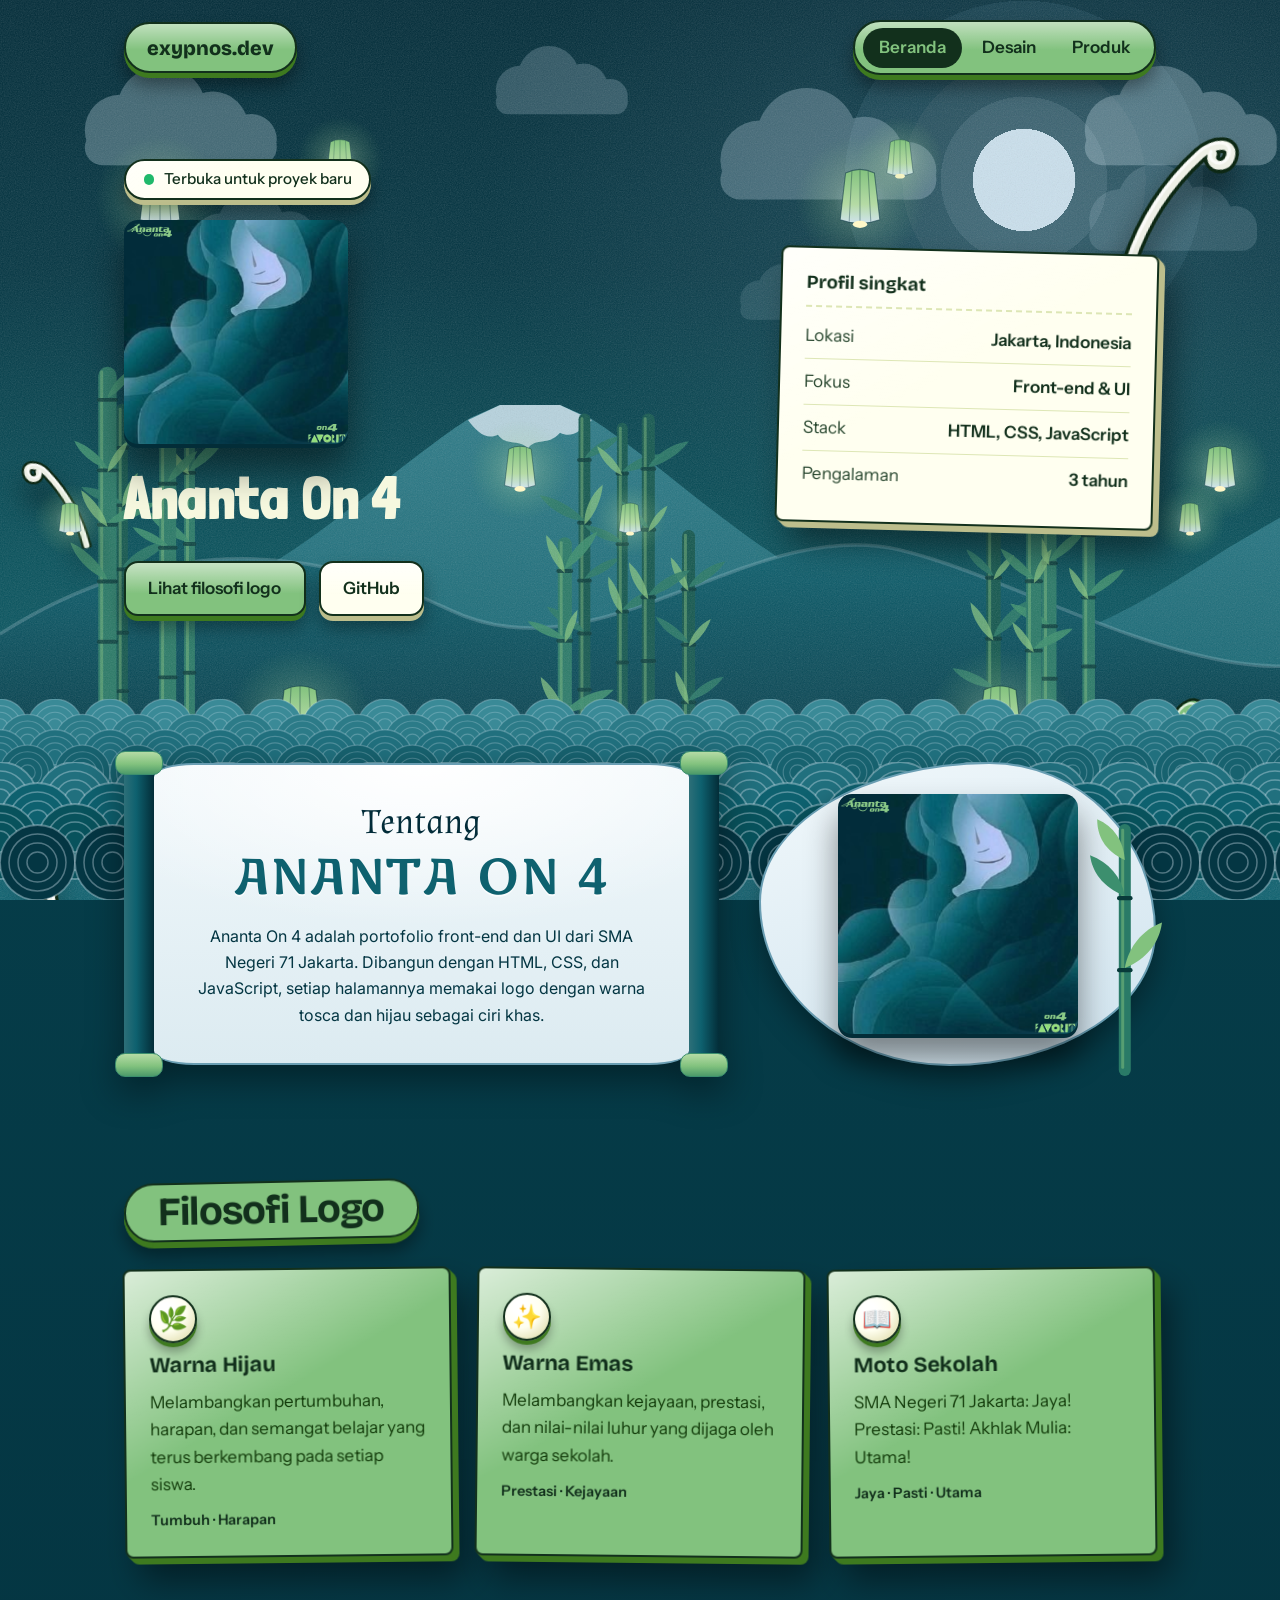
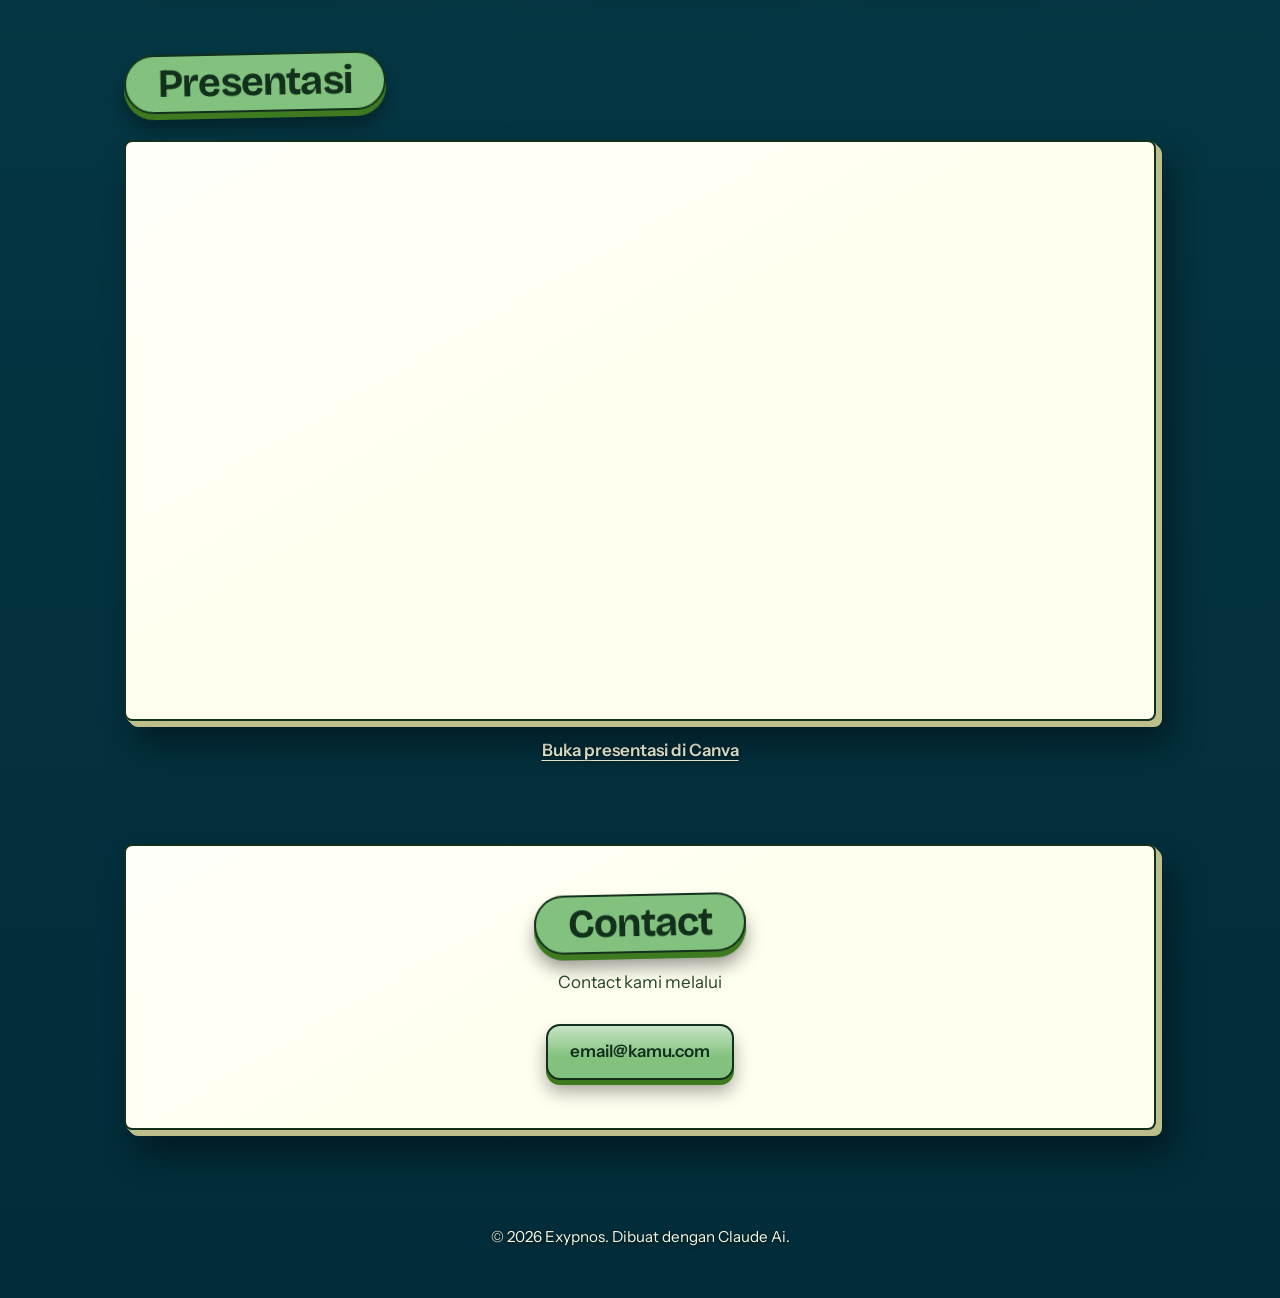
==== commit 3ca751f6: "Add 'Tentang' section with portfolio details" ====
--- a/index.html
+++ b/index.html
@@ -81,6 +81,30 @@
       </aside>
     </section>
 
+    <!-- TENTANG (gulungan + logo) -->
+    <section id="tentang" class="section about">
+      <div class="scroll">
+        <span class="rod" aria-hidden="true"></span>
+        <div class="paper">
+          <h2><span class="a1">Tentang</span> <span class="a2">ANANTA ON 4</span></h2>
+          <p>Ananta On 4 adalah portofolio front-end dan UI dari SMA Negeri 71 Jakarta. Dibangun dengan HTML, CSS, dan JavaScript, setiap halamannya memakai logo dengan warna tosca dan hijau sebagai ciri khas.</p>
+        </div>
+        <span class="rod" aria-hidden="true"></span>
+      </div>
+      <figure class="landmark">
+        <img src="logo.png" alt="Logo Ananta On 4" width="300" height="300">
+        <svg class="bamboo" viewBox="0 0 60 220" aria-hidden="true">
+          <rect x="24" y="10" width="10" height="210" rx="5" fill="#2a7a67"/>
+          <rect x="26" y="14" width="2.5" height="200" rx="1" fill="#82c27e" opacity=".5"/>
+          <rect x="22.5" y="70" width="13" height="3.5" rx="1.7" fill="#083a3a"/>
+          <rect x="22.5" y="130" width="13" height="3.5" rx="1.7" fill="#083a3a"/>
+          <path d="M29 70 C10 62 2 50 0 36 C16 42 26 54 29 70Z" fill="#3c8f6e"/>
+          <path d="M29 130 C48 122 58 108 60 92 C44 98 32 112 29 130Z" fill="#82c27e"/>
+          <path d="M29 40 C12 32 6 20 6 6 C20 12 28 24 29 40Z" fill="#82c27e"/>
+        </svg>
+      </figure>
+    </section>
+
     <section id="beranda" class="section">
       <h2>Filosofi Logo</h2>
       <div class="projects">
--- a/style.css
+++ b/style.css
@@ -1,3 +1,5 @@
+@import url("https://fonts.googleapis.com/css2?family=Almendra:wght@400;700&family=Marko+One&family=Inter:wght@400;500;600&display=swap");
+
 /* ---------- Token ---------- */
 :root {
   --paper: #f6f8df;
@@ -5,9 +7,9 @@
   --ink: #12301c;
   --muted: #24432b;
   --green: #1b7d37;
-  --marker: #7cc242;     /* hijau tulisan FAVORIT */
-  --bg-top: #0f4048;     /* tosca logo biru (digelapkan) */
-  --bg-bottom: #04161b;  /* makin gelap ke bawah */
+  --marker: #82c27e;     /* hijau tulisan FAVORIT */
+  --bg-top: #07434f;     /* tosca logo biru (digelapkan) */
+  --bg-bottom: #022c39;  /* makin gelap ke bawah */
   --on-bg: #f6f8df;      /* teks di atas background */
   --side: #bdbe8c;       /* sisi tebal kartu 3D */
   --gold-side: #3e7a1f;  /* sisi tebal hijau */
@@ -34,8 +36,8 @@
     --marker: #5fa832;
     --side: #08150b;
     --gloss: rgba(255, 255, 255, .09);
-    --bg-top: #0b3238;
-    --bg-bottom: #030f13;
+    --bg-top: #043643;
+    --bg-bottom: #022c39;
     --card: #16291c;
     --line: #f1f7d9;
   }
@@ -53,30 +55,21 @@
   line-height: 1.6;
   color: var(--on-bg);
   background-color: var(--bg-bottom);
-  /* gradasi tosca logo -> makin gelap */
   background-image: linear-gradient(180deg, var(--bg-top) 0%, var(--bg-bottom) 100%);
   background-repeat: no-repeat;
   min-height: 100vh;
 }
 
-
-/* ---------- Warna membaur (blend) ---------- */
-body::before {
+/* lapisan latar (isinya ada di bagian LATAR di bawah) */
+body::before,
+body::after {
   content: "";
   position: fixed;
   inset: 0;
-  z-index: -1;
   pointer-events: none;
-  background:
-    radial-gradient(42vmax 42vmax at 85% 12%, rgba(150, 228, 228, .20), transparent 70%),
-    radial-gradient(48vmax 48vmax at 8% 42%,  rgba(60, 170, 182, .34), transparent 70%),
-    radial-gradient(42vmax 42vmax at 82% 82%, rgba(110, 205, 210, .26), transparent 70%),
-    radial-gradient(38vmax 38vmax at 18% 100%, rgba(40, 140, 155, .32), transparent 70%);
-  background-size: 140% 140%;
-  animation: blend 16s ease-in-out infinite alternate;
-}
-
-@keyframes blend { to { background-position: 100% 100%; } }
+}
+
+body::before { z-index: -1; }
 
 h1, h2, h3 {
   font-family: var(--display);
@@ -109,7 +102,7 @@
 /* shape rounded emas hanya membungkus teks */
 .brand,
 .top nav {
-  background: linear-gradient(180deg, rgba(255, 255, 255, .5), rgba(255, 255, 255, 0) 55%), #7cc242;
+  background: linear-gradient(180deg, rgba(255, 255, 255, .5), rgba(255, 255, 255, 0) 55%), #82c27e;
   color: #12301c;
   border: 2px solid var(--line);
   border-radius: 999px;
@@ -141,7 +134,7 @@
 .top nav a:active { transform: translateY(2px) scale(.93); }
 
 /* menu yang sedang dibuka */
-.top nav a.active { background: #12301c; color: #7cc242; }
+.top nav a.active { background: #12301c; color: #82c27e; }
 
 /* efek riak saat diklik */
 .ripple {
@@ -490,7 +483,7 @@
   left: 0;
   right: 0;
   height: 50%;
-  background: #0b3b3f;
+  background: #032d38;
 }
 
 .intro-panel.p-up {
@@ -634,7 +627,7 @@
   transform: perspective(700px) rotateX(var(--rx, 0deg)) rotateY(var(--ry, 0deg));
   transition: transform .2s ease-out;
   /* sisi tebal tosca gelap + bayangan lembut */
-  filter: drop-shadow(0 4px 0 #0b3b3f) drop-shadow(0 22px 18px rgba(0, 0, 0, .45));
+  filter: drop-shadow(0 4px 0 #032d38) drop-shadow(0 22px 18px rgba(0, 0, 0, .45));
   animation: logo-float 4s ease-in-out infinite;
 }
 
@@ -660,7 +653,7 @@
 
 .h1 { width: 100px; top: 13%; right: 4%; transform: rotate(14deg); }
 .h2 { width: 64px; top: 50%; left: 2%; transform: scaleX(-1) rotate(10deg); animation-delay: -2s; }
-.h3 { width: 78px; bottom: 9%; right: 5%; color: #7cc242; transform: rotate(-12deg); animation-delay: -4s; }
+.h3 { width: 78px; bottom: 9%; right: 5%; color: #82c27e; transform: rotate(-12deg); animation-delay: -4s; }
 .h4 { width: 90px; bottom: -40px; left: -1%; transform: scaleX(-1) rotate(-6deg); animation-delay: -1s; }
 
 @keyframes bob { 50% { translate: 0 -22px; } }
@@ -716,7 +709,6 @@
   .intro { display: none; }
   .horn, .hero-logo img { animation: none; }
   .comet { display: none; }
-  body::before { animation: none; }
   .hero-text, .hero > .card { animation: none; }
   html { scroll-behavior: auto; }
   .dot { animation: none; }
@@ -732,7 +724,7 @@
 
 /* ---------- Beranda: kartu produk berlatar kuning emas ---------- */
 #beranda .project {
-  background-color: #7cc242;           /* hijau favorit */
+  background-color: #82c27e;           /* hijau favorit */
   color: #12301c;
   border-color: #12301c;
   box-shadow:
@@ -806,8 +798,8 @@
   backface-visibility: hidden;
   /* sisi tebal tosca gelap lurus ke bawah, lalu bayangan lembut */
   filter:
-    drop-shadow(0 2px 0 #0b3b3f)
-    drop-shadow(0 3px 0 #0b3b3f)
+    drop-shadow(0 2px 0 #032d38)
+    drop-shadow(0 3px 0 #032d38)
     drop-shadow(0 8px 6px rgba(0, 0, 0, .4));
   animation: logo-bob 4s ease-in-out infinite;
 }
@@ -943,30 +935,245 @@
 .ppt-frame.portrait { aspect-ratio: 4 / 5; max-width: 560px; margin: 0 auto; }
 .ppt-link { text-align: center; }
 
+/* teks footer tetap terbaca di atas latar */
+.foot, .ppt-link a { text-shadow: 0 1px 4px rgba(0, 0, 0, .65); }
+
+
 /* =====================================================
-   GELOMBANG 3D DI LATAR (warna logo biru)
-   Empat lapis gelombang dengan bayangan, kilau di puncak,
-   dan garis kontur. Tiap lapis bergeser dengan kecepatan
-   beda supaya terasa berlapis (parallax) dan tidak monoton.
+   LATAR — bergaya Arkavidia, berwarna logo Exypnos
+   (menggantikan latar gradasi + gelombang lama)
    ===================================================== */
+
+/* =====================================================
+   TENTANG — gulungan kertas + logo (bergaya Arkavidia)
+   Font: Almendra (kata kecil), Marko One (nama), Inter (isi)
+   ===================================================== */
+.about {
+  display: grid;
+  grid-template-columns: 1.5fr 1fr;
+  gap: 2.5rem;
+  align-items: center;
+}
+
+/* gulungan */
+.scroll {
+  position: relative;
+  display: flex;
+  align-items: stretch;
+  justify-content: center;
+  padding: 1.2rem 0;
+  filter: drop-shadow(0 14px 18px rgba(0, 0, 0, .4));
+}
+
+.scroll .rod {
+  position: relative;
+  flex: 0 0 1.9rem;
+  border-radius: 6px;
+  background: linear-gradient(90deg, #2d6f78, #0e616f 40%, #032d38);
+}
+
+.scroll .rod::before,
+.scroll .rod::after {
+  content: "";
+  position: absolute;
+  left: 50%;
+  width: 3rem;
+  height: 1.5rem;
+  transform: translateX(-50%);
+  border-radius: 10px;
+  background: linear-gradient(180deg, #b5dba5, #82c27e 55%, #4c9a6a);
+  border: 1px solid #3c8f6e;
+}
+.scroll .rod::before { top: -.75rem; }
+.scroll .rod::after  { bottom: -.75rem; }
+
+.scroll .paper {
+  flex: 1;
+  padding: 2.4rem 2rem 2.2rem;
+  text-align: center;
+  color: #043643;
+  background:
+    radial-gradient(120% 90% at 50% 0%, #ffffff 0%, rgba(255, 255, 255, 0) 60%),
+    linear-gradient(180deg, #f1f8fb, #dcebf1);
+  border-top: 2px solid #6a9eb3;
+  border-bottom: 2px solid #6a9eb3;
+  border-radius: 40px 40px 40px 40px / 14px 14px 14px 14px;
+}
+
+.scroll h2 {
+  display: flex;
+  flex-wrap: wrap;
+  justify-content: center;
+  align-items: baseline;
+  gap: .6rem;
+  margin-bottom: 1rem;
+}
+
+.scroll .a1 {
+  font-family: "Almendra", "Georgia", serif;
+  font-weight: 400;
+  font-size: clamp(1.6rem, 3.6vw, 2.2rem);
+  color: #022c39;
+}
+
+.scroll .a2 {
+  font-family: "Marko One", cursive;
+  font-weight: 400;
+  font-size: clamp(2rem, 5vw, 3.1rem);
+  letter-spacing: .04em;
+  color: #0e616f;
+  text-shadow: 0 2px 0 rgba(255, 255, 255, .7);
+}
+
+.scroll p {
+  font-family: "Inter", "Segoe UI", system-ui, sans-serif;
+  font-size: 1rem;
+  line-height: 1.65;
+  color: #043643;
+  max-width: 34em;
+  margin: 0 auto;
+}
+
+/* logo menggantikan bangunan */
+.landmark {
+  position: relative;
+  margin: 0;
+  display: grid;
+  place-items: center;
+  padding: 2rem 1rem;
+}
+
+.landmark::before {
+  content: "";
+  position: absolute;
+  inset: 0;
+  z-index: 0;
+  background: linear-gradient(160deg, #f1f8fb, #cfe3ee);
+  border: 2px solid #6a9eb3;
+  border-radius: 58% 42% 52% 48% / 46% 56% 44% 54%;
+  box-shadow: 0 14px 28px rgba(0, 0, 0, .35);
+}
+
+.landmark img {
+  position: relative;
+  z-index: 1;
+  display: block;
+  width: min(100%, 15rem);
+  height: auto;
+  border-radius: 14px;
+  filter: drop-shadow(0 4px 0 #032d38) drop-shadow(0 20px 16px rgba(0, 0, 0, .45));
+  animation: logo-float 4s ease-in-out infinite;
+}
+
+.landmark .bamboo {
+  position: absolute;
+  z-index: 2;
+  right: -.4rem;
+  bottom: -.6rem;
+  width: 4.5rem;
+  height: auto;
+}
+
+@media (max-width: 800px) {
+  .about { grid-template-columns: 1fr; }
+  .landmark { max-width: 22rem; margin: 0 auto; }
+  .scroll .paper { padding: 2rem 1.1rem; }
+  .scroll .rod { flex-basis: 1.3rem; }
+  .scroll .rod::before, .scroll .rod::after { width: 2.3rem; }
+}
+
+@media (prefers-reduced-motion: reduce) {
+  .landmark img { animation: none; }
+}
+
+/* ---------- Lapis 1: langit, matahari, gunung, bukit, pagoda, bambu (statis) ---------- */
 body::after {
+  --sun: 80% 20%;
+  z-index: -2;
+  animation: none;
+  background-image:
+    url("data:image/svg+xml,%3Csvg%20xmlns%3D%27http%3A%2F%2Fwww.w3.org%2F2000%2Fsvg%27%20viewBox%3D%270%200%201300%20520%27%3E%3Crect%20x%3D%27703.7%27%20y%3D%27199.9%27%20width%3D%2713.4%27%20height%3D%27320.1%27%20rx%3D%276.7%27%20fill%3D%27%2314584f%27%2F%3E%3Crect%20x%3D%27705.7%27%20y%3D%27203.9%27%20width%3D%273%27%20height%3D%27312.1%27%20rx%3D%271.5%27%20fill%3D%27%2382c27e%27%20opacity%3D%27.45%27%2F%3E%3Crect%20x%3D%27702.2%27%20y%3D%27259.4%27%20width%3D%2716.4%27%20height%3D%274%27%20rx%3D%272%27%20fill%3D%27%23083a3a%27%20opacity%3D%27.8%27%2F%3E%3Cpath%20transform%3D%27translate%28710.4%20259.4%29%20rotate%28-35.0%29%27%20d%3D%27M0%200%20C11.6%20-6.5%2032.5%20-7.4%2046.4%200%20C32.5%205.6%2011.6%205.6%200%200%20Z%27%20fill%3D%27%232a7a67%27%20opacity%3D%270.9%27%2F%3E%3Cpath%20transform%3D%27translate%28710.4%20263.4%29%20rotate%28242.4%29%27%20d%3D%27M0%200%20C9.9%20-5.5%2027.6%20-6.3%2039.5%200%20C27.6%204.7%209.9%204.7%200%200%20Z%27%20fill%3D%27%2382c27e%27%20opacity%3D%270.75%27%2F%3E%3Crect%20x%3D%27702.2%27%20y%3D%27316.5%27%20width%3D%2716.4%27%20height%3D%274%27%20rx%3D%272%27%20fill%3D%27%23083a3a%27%20opacity%3D%27.8%27%2F%3E%3Cpath%20transform%3D%27translate%28710.4%20316.5%29%20rotate%28218.5%29%27%20d%3D%27M0%200%20C10.8%20-6.0%2030.1%20-6.9%2043.0%200%20C30.1%205.2%2010.8%205.2%200%200%20Z%27%20fill%3D%27%232a7a67%27%20opacity%3D%270.9%27%2F%3E%3Cpath%20transform%3D%27translate%28710.4%20320.5%29%20rotate%28-51.2%29%27%20d%3D%27M0%200%20C9.1%20-5.1%2025.6%20-5.8%2036.6%200%20C25.6%204.4%209.1%204.4%200%200%20Z%27%20fill%3D%27%2382c27e%27%20opacity%3D%270.75%27%2F%3E%3Crect%20x%3D%27702.2%27%20y%3D%27376.0%27%20width%3D%2716.4%27%20height%3D%274%27%20rx%3D%272%27%20fill%3D%27%23083a3a%27%20opacity%3D%27.8%27%2F%3E%3Cpath%20transform%3D%27translate%28710.4%20376.0%29%20rotate%28-34.0%29%27%20d%3D%27M0%200%20C10.9%20-6.1%2030.6%20-7.0%2043.7%200%20C30.6%205.2%2010.9%205.2%200%200%20Z%27%20fill%3D%27%232a7a67%27%20opacity%3D%270.9%27%2F%3E%3Cpath%20transform%3D%27translate%28710.4%20380.0%29%20rotate%28248.8%29%27%20d%3D%27M0%200%20C9.3%20-5.2%2026.0%20-5.9%2037.2%200%20C26.0%204.5%209.3%204.5%200%200%20Z%27%20fill%3D%27%2382c27e%27%20opacity%3D%270.75%27%2F%3E%3Crect%20x%3D%27702.2%27%20y%3D%27439.8%27%20width%3D%2716.4%27%20height%3D%274%27%20rx%3D%272%27%20fill%3D%27%23083a3a%27%20opacity%3D%27.8%27%2F%3E%3Crect%20x%3D%27702.2%27%20y%3D%27514.9%27%20width%3D%2716.4%27%20height%3D%274%27%20rx%3D%272%27%20fill%3D%27%23083a3a%27%20opacity%3D%27.8%27%2F%3E%3Crect%20x%3D%27120.5%27%20y%3D%2769.9%27%20width%3D%2711.4%27%20height%3D%27450.1%27%20rx%3D%275.7%27%20fill%3D%27%2314584f%27%2F%3E%3Crect%20x%3D%27122.5%27%20y%3D%2773.9%27%20width%3D%273%27%20height%3D%27442.1%27%20rx%3D%271.5%27%20fill%3D%27%2382c27e%27%20opacity%3D%27.45%27%2F%3E%3Crect%20x%3D%27119.0%27%20y%3D%27113.5%27%20width%3D%2714.4%27%20height%3D%274%27%20rx%3D%272%27%20fill%3D%27%23083a3a%27%20opacity%3D%27.8%27%2F%3E%3Cpath%20transform%3D%27translate%28126.2%20113.5%29%20rotate%28-30.9%29%27%20d%3D%27M0%200%20C11.8%20-6.6%2032.9%20-7.5%2047.0%200%20C32.9%205.6%2011.8%205.6%200%200%20Z%27%20fill%3D%27%232a7a67%27%20opacity%3D%270.9%27%2F%3E%3Crect%20x%3D%27119.0%27%20y%3D%27172.5%27%20width%3D%2714.4%27%20height%3D%274%27%20rx%3D%272%27%20fill%3D%27%23083a3a%27%20opacity%3D%27.8%27%2F%3E%3Cpath%20transform%3D%27translate%28126.2%20172.5%29%20rotate%28201.4%29%27%20d%3D%27M0%200%20C11.4%20-6.4%2031.9%20-7.3%2045.6%200%20C31.9%205.5%2011.4%205.5%200%200%20Z%27%20fill%3D%27%232a7a67%27%20opacity%3D%270.9%27%2F%3E%3Cpath%20transform%3D%27translate%28126.2%20176.5%29%20rotate%28-66.0%29%27%20d%3D%27M0%200%20C9.7%20-5.4%2027.1%20-6.2%2038.8%200%20C27.1%204.7%209.7%204.7%200%200%20Z%27%20fill%3D%27%2382c27e%27%20opacity%3D%270.75%27%2F%3E%3Crect%20x%3D%27119.0%27%20y%3D%27238.8%27%20width%3D%2714.4%27%20height%3D%274%27%20rx%3D%272%27%20fill%3D%27%23083a3a%27%20opacity%3D%27.8%27%2F%3E%3Cpath%20transform%3D%27translate%28126.2%20238.8%29%20rotate%28-29.7%29%27%20d%3D%27M0%200%20C13.6%20-7.6%2038.1%20-8.7%2054.4%200%20C38.1%206.5%2013.6%206.5%200%200%20Z%27%20fill%3D%27%232a7a67%27%20opacity%3D%270.9%27%2F%3E%3Crect%20x%3D%27119.0%27%20y%3D%27304.2%27%20width%3D%2714.4%27%20height%3D%274%27%20rx%3D%272%27%20fill%3D%27%23083a3a%27%20opacity%3D%27.8%27%2F%3E%3Crect%20x%3D%27119.0%27%20y%3D%27364.4%27%20width%3D%2714.4%27%20height%3D%274%27%20rx%3D%272%27%20fill%3D%27%23083a3a%27%20opacity%3D%27.8%27%2F%3E%3Crect%20x%3D%27119.0%27%20y%3D%27427.9%27%20width%3D%2714.4%27%20height%3D%274%27%20rx%3D%272%27%20fill%3D%27%23083a3a%27%20opacity%3D%27.8%27%2F%3E%3Crect%20x%3D%27119.0%27%20y%3D%27486.8%27%20width%3D%2714.4%27%20height%3D%274%27%20rx%3D%272%27%20fill%3D%27%23083a3a%27%20opacity%3D%27.8%27%2F%3E%3Crect%20x%3D%27596.9%27%20y%3D%2779.9%27%20width%3D%2712.2%27%20height%3D%27440.1%27%20rx%3D%276.1%27%20fill%3D%27%2314584f%27%2F%3E%3Crect%20x%3D%27598.9%27%20y%3D%2783.9%27%20width%3D%273%27%20height%3D%27432.1%27%20rx%3D%271.5%27%20fill%3D%27%2382c27e%27%20opacity%3D%27.45%27%2F%3E%3Crect%20x%3D%27595.4%27%20y%3D%27126.0%27%20width%3D%2715.2%27%20height%3D%274%27%20rx%3D%272%27%20fill%3D%27%23083a3a%27%20opacity%3D%27.8%27%2F%3E%3Cpath%20transform%3D%27translate%28603.0%20126.0%29%20rotate%28-31.3%29%27%20d%3D%27M0%200%20C10.9%20-6.1%2030.5%20-7.0%2043.5%200%20C30.5%205.2%2010.9%205.2%200%200%20Z%27%20fill%3D%27%232a7a67%27%20opacity%3D%270.9%27%2F%3E%3Crect%20x%3D%27595.4%27%20y%3D%27190.7%27%20width%3D%2715.2%27%20height%3D%274%27%20rx%3D%272%27%20fill%3D%27%23083a3a%27%20opacity%3D%27.8%27%2F%3E%3Cpath%20transform%3D%27translate%28603.0%20190.7%29%20rotate%28209.7%29%27%20d%3D%27M0%200%20C13.3%20-7.5%2037.3%20-8.5%2053.3%200%20C37.3%206.4%2013.3%206.4%200%200%20Z%27%20fill%3D%27%232a7a67%27%20opacity%3D%270.9%27%2F%3E%3Cpath%20transform%3D%27translate%28603.0%20194.7%29%20rotate%28-65.5%29%27%20d%3D%27M0%200%20C11.3%20-6.3%2031.7%20-7.3%2045.3%200%20C31.7%205.4%2011.3%205.4%200%200%20Z%27%20fill%3D%27%2382c27e%27%20opacity%3D%270.75%27%2F%3E%3Crect%20x%3D%27595.4%27%20y%3D%27250.4%27%20width%3D%2715.2%27%20height%3D%274%27%20rx%3D%272%27%20fill%3D%27%23083a3a%27%20opacity%3D%27.8%27%2F%3E%3Cpath%20transform%3D%27translate%28603.0%20250.4%29%20rotate%28-30.2%29%27%20d%3D%27M0%200%20C10.6%20-6.0%2029.8%20-6.8%2042.5%200%20C29.8%205.1%2010.6%205.1%200%200%20Z%27%20fill%3D%27%232a7a67%27%20opacity%3D%270.9%27%2F%3E%3Crect%20x%3D%27595.4%27%20y%3D%27304.9%27%20width%3D%2715.2%27%20height%3D%274%27%20rx%3D%272%27%20fill%3D%27%23083a3a%27%20opacity%3D%27.8%27%2F%3E%3Cpath%20transform%3D%27translate%28603.0%20304.9%29%20rotate%28213.6%29%27%20d%3D%27M0%200%20C11.6%20-6.5%2032.5%20-7.4%2046.5%200%20C32.5%205.6%2011.6%205.6%200%200%20Z%27%20fill%3D%27%232a7a67%27%20opacity%3D%270.9%27%2F%3E%3Crect%20x%3D%27595.4%27%20y%3D%27363.0%27%20width%3D%2715.2%27%20height%3D%274%27%20rx%3D%272%27%20fill%3D%27%23083a3a%27%20opacity%3D%27.8%27%2F%3E%3Crect%20x%3D%27595.4%27%20y%3D%27418.9%27%20width%3D%2715.2%27%20height%3D%274%27%20rx%3D%272%27%20fill%3D%27%23083a3a%27%20opacity%3D%27.8%27%2F%3E%3Crect%20x%3D%27595.4%27%20y%3D%27488.8%27%20width%3D%2715.2%27%20height%3D%274%27%20rx%3D%272%27%20fill%3D%27%23083a3a%27%20opacity%3D%27.8%27%2F%3E%3Crect%20x%3D%271017.6%27%20y%3D%27145.1%27%20width%3D%2714.8%27%20height%3D%27374.9%27%20rx%3D%277.4%27%20fill%3D%27%2314584f%27%2F%3E%3Crect%20x%3D%271019.6%27%20y%3D%27149.1%27%20width%3D%273%27%20height%3D%27366.9%27%20rx%3D%271.5%27%20fill%3D%27%2382c27e%27%20opacity%3D%27.45%27%2F%3E%3Crect%20x%3D%271016.1%27%20y%3D%27192.4%27%20width%3D%2717.8%27%20height%3D%274%27%20rx%3D%272%27%20fill%3D%27%23083a3a%27%20opacity%3D%27.8%27%2F%3E%3Cpath%20transform%3D%27translate%281025.0%20192.4%29%20rotate%28-23.7%29%27%20d%3D%27M0%200%20C11.3%20-6.3%2031.6%20-7.2%2045.1%200%20C31.6%205.4%2011.3%205.4%200%200%20Z%27%20fill%3D%27%232a7a67%27%20opacity%3D%270.9%27%2F%3E%3Cpath%20transform%3D%27translate%281025.0%20196.4%29%20rotate%28240.0%29%27%20d%3D%27M0%200%20C9.6%20-5.4%2026.8%20-6.1%2038.3%200%20C26.8%204.6%209.6%204.6%200%200%20Z%27%20fill%3D%27%2382c27e%27%20opacity%3D%270.75%27%2F%3E%3Crect%20x%3D%271016.1%27%20y%3D%27247.4%27%20width%3D%2717.8%27%20height%3D%274%27%20rx%3D%272%27%20fill%3D%27%23083a3a%27%20opacity%3D%27.8%27%2F%3E%3Cpath%20transform%3D%27translate%281025.0%20247.4%29%20rotate%28224.2%29%27%20d%3D%27M0%200%20C9.8%20-5.5%2027.4%20-6.3%2039.1%200%20C27.4%204.7%209.8%204.7%200%200%20Z%27%20fill%3D%27%232a7a67%27%20opacity%3D%270.9%27%2F%3E%3Cpath%20transform%3D%27translate%281025.0%20251.4%29%20rotate%28-50.2%29%27%20d%3D%27M0%200%20C8.3%20-4.7%2023.3%20-5.3%2033.2%200%20C23.3%204.0%208.3%204.0%200%200%20Z%27%20fill%3D%27%2382c27e%27%20opacity%3D%270.75%27%2F%3E%3Crect%20x%3D%271016.1%27%20y%3D%27310.3%27%20width%3D%2717.8%27%20height%3D%274%27%20rx%3D%272%27%20fill%3D%27%23083a3a%27%20opacity%3D%27.8%27%2F%3E%3Cpath%20transform%3D%27translate%281025.0%20310.3%29%20rotate%28-44.9%29%27%20d%3D%27M0%200%20C13.5%20-7.6%2037.8%20-8.6%2054.0%200%20C37.8%206.5%2013.5%206.5%200%200%20Z%27%20fill%3D%27%232a7a67%27%20opacity%3D%270.9%27%2F%3E%3Cpath%20transform%3D%27translate%281025.0%20314.3%29%20rotate%28238.9%29%27%20d%3D%27M0%200%20C11.5%20-6.4%2032.1%20-7.3%2045.9%200%20C32.1%205.5%2011.5%205.5%200%200%20Z%27%20fill%3D%27%2382c27e%27%20opacity%3D%270.75%27%2F%3E%3Crect%20x%3D%271016.1%27%20y%3D%27362.6%27%20width%3D%2717.8%27%20height%3D%274%27%20rx%3D%272%27%20fill%3D%27%23083a3a%27%20opacity%3D%27.8%27%2F%3E%3Cpath%20transform%3D%27translate%281025.0%20362.6%29%20rotate%28205.0%29%27%20d%3D%27M0%200%20C11.7%20-6.5%2032.7%20-7.5%2046.7%200%20C32.7%205.6%2011.7%205.6%200%200%20Z%27%20fill%3D%27%232a7a67%27%20opacity%3D%270.9%27%2F%3E%3Crect%20x%3D%271016.1%27%20y%3D%27417.7%27%20width%3D%2717.8%27%20height%3D%274%27%20rx%3D%272%27%20fill%3D%27%23083a3a%27%20opacity%3D%27.8%27%2F%3E%3Crect%20x%3D%271016.1%27%20y%3D%27488.0%27%20width%3D%2717.8%27%20height%3D%274%27%20rx%3D%272%27%20fill%3D%27%23083a3a%27%20opacity%3D%27.8%27%2F%3E%3Crect%20x%3D%27636.5%27%20y%3D%2789.6%27%20width%3D%2711.1%27%20height%3D%27430.4%27%20rx%3D%275.6%27%20fill%3D%27%2314584f%27%2F%3E%3Crect%20x%3D%27638.5%27%20y%3D%2793.6%27%20width%3D%273%27%20height%3D%27422.4%27%20rx%3D%271.5%27%20fill%3D%27%2382c27e%27%20opacity%3D%27.45%27%2F%3E%3Crect%20x%3D%27635.0%27%20y%3D%27139.8%27%20width%3D%2714.1%27%20height%3D%274%27%20rx%3D%272%27%20fill%3D%27%23083a3a%27%20opacity%3D%27.8%27%2F%3E%3Cpath%20transform%3D%27translate%28642.0%20139.8%29%20rotate%28-22.0%29%27%20d%3D%27M0%200%20C11.7%20-6.5%2032.7%20-7.5%2046.6%200%20C32.7%205.6%2011.7%205.6%200%200%20Z%27%20fill%3D%27%232a7a67%27%20opacity%3D%270.9%27%2F%3E%3Cpath%20transform%3D%27translate%28642.0%20143.8%29%20rotate%28229.3%29%27%20d%3D%27M0%200%20C9.9%20-5.6%2027.8%20-6.3%2039.7%200%20C27.8%204.8%209.9%204.8%200%200%20Z%27%20fill%3D%27%2382c27e%27%20opacity%3D%270.75%27%2F%3E%3Crect%20x%3D%27635.0%27%20y%3D%27212.7%27%20width%3D%2714.1%27%20height%3D%274%27%20rx%3D%272%27%20fill%3D%27%23083a3a%27%20opacity%3D%27.8%27%2F%3E%3Cpath%20transform%3D%27translate%28642.0%20212.7%29%20rotate%28204.0%29%27%20d%3D%27M0%200%20C10.7%20-6.0%2030.0%20-6.9%2042.9%200%20C30.0%205.2%2010.7%205.2%200%200%20Z%27%20fill%3D%27%232a7a67%27%20opacity%3D%270.9%27%2F%3E%3Crect%20x%3D%27635.0%27%20y%3D%27282.4%27%20width%3D%2714.1%27%20height%3D%274%27%20rx%3D%272%27%20fill%3D%27%23083a3a%27%20opacity%3D%27.8%27%2F%3E%3Cpath%20transform%3D%27translate%28642.0%20282.4%29%20rotate%28-27.9%29%27%20d%3D%27M0%200%20C12.0%20-6.7%2033.6%20-7.7%2048.1%200%20C33.6%205.8%2012.0%205.8%200%200%20Z%27%20fill%3D%27%232a7a67%27%20opacity%3D%270.9%27%2F%3E%3Cpath%20transform%3D%27translate%28642.0%20286.4%29%20rotate%28249.6%29%27%20d%3D%27M0%200%20C10.2%20-5.7%2028.6%20-6.5%2040.9%200%20C28.6%204.9%2010.2%204.9%200%200%20Z%27%20fill%3D%27%2382c27e%27%20opacity%3D%270.75%27%2F%3E%3Crect%20x%3D%27635.0%27%20y%3D%27334.8%27%20width%3D%2714.1%27%20height%3D%274%27%20rx%3D%272%27%20fill%3D%27%23083a3a%27%20opacity%3D%27.8%27%2F%3E%3Crect%20x%3D%27635.0%27%20y%3D%27393.0%27%20width%3D%2714.1%27%20height%3D%274%27%20rx%3D%272%27%20fill%3D%27%23083a3a%27%20opacity%3D%27.8%27%2F%3E%3Crect%20x%3D%27635.0%27%20y%3D%27468.7%27%20width%3D%2714.1%27%20height%3D%274%27%20rx%3D%272%27%20fill%3D%27%23083a3a%27%20opacity%3D%27.8%27%2F%3E%3Crect%20x%3D%27662.2%27%20y%3D%2779.9%27%20width%3D%2713.4%27%20height%3D%27440.1%27%20rx%3D%276.7%27%20fill%3D%27%2314584f%27%2F%3E%3Crect%20x%3D%27664.2%27%20y%3D%2783.9%27%20width%3D%273%27%20height%3D%27432.1%27%20rx%3D%271.5%27%20fill%3D%27%2382c27e%27%20opacity%3D%27.45%27%2F%3E%3Crect%20x%3D%27660.7%27%20y%3D%27135.1%27%20width%3D%2716.4%27%20height%3D%274%27%20rx%3D%272%27%20fill%3D%27%23083a3a%27%20opacity%3D%27.8%27%2F%3E%3Cpath%20transform%3D%27translate%28668.9%20135.1%29%20rotate%28-32.2%29%27%20d%3D%27M0%200%20C12.3%20-6.9%2034.6%20-7.9%2049.4%200%20C34.6%205.9%2012.3%205.9%200%200%20Z%27%20fill%3D%27%232a7a67%27%20opacity%3D%270.9%27%2F%3E%3Crect%20x%3D%27660.7%27%20y%3D%27197.9%27%20width%3D%2716.4%27%20height%3D%274%27%20rx%3D%272%27%20fill%3D%27%23083a3a%27%20opacity%3D%27.8%27%2F%3E%3Cpath%20transform%3D%27translate%28668.9%20197.9%29%20rotate%28224.5%29%27%20d%3D%27M0%200%20C9.8%20-5.5%2027.4%20-6.3%2039.1%200%20C27.4%204.7%209.8%204.7%200%200%20Z%27%20fill%3D%27%232a7a67%27%20opacity%3D%270.9%27%2F%3E%3Cpath%20transform%3D%27translate%28668.9%20201.9%29%20rotate%28-53.5%29%27%20d%3D%27M0%200%20C8.3%20-4.6%2023.2%20-5.3%2033.2%200%20C23.2%204.0%208.3%204.0%200%200%20Z%27%20fill%3D%27%2382c27e%27%20opacity%3D%270.75%27%2F%3E%3Crect%20x%3D%27660.7%27%20y%3D%27267.6%27%20width%3D%2716.4%27%20height%3D%274%27%20rx%3D%272%27%20fill%3D%27%23083a3a%27%20opacity%3D%27.8%27%2F%3E%3Cpath%20transform%3D%27translate%28668.9%20267.6%29%20rotate%28-31.0%29%27%20d%3D%27M0%200%20C12.6%20-7.1%2035.3%20-8.1%2050.4%200%20C35.3%206.0%2012.6%206.0%200%200%20Z%27%20fill%3D%27%232a7a67%27%20opacity%3D%270.9%27%2F%3E%3Cpath%20transform%3D%27translate%28668.9%20271.6%29%20rotate%28242.4%29%27%20d%3D%27M0%200%20C10.7%20-6.0%2030.0%20-6.9%2042.9%200%20C30.0%205.1%2010.7%205.1%200%200%20Z%27%20fill%3D%27%2382c27e%27%20opacity%3D%270.75%27%2F%3E%3Crect%20x%3D%27660.7%27%20y%3D%27333.3%27%20width%3D%2716.4%27%20height%3D%274%27%20rx%3D%272%27%20fill%3D%27%23083a3a%27%20opacity%3D%27.8%27%2F%3E%3Crect%20x%3D%27660.7%27%20y%3D%27404.9%27%20width%3D%2716.4%27%20height%3D%274%27%20rx%3D%272%27%20fill%3D%27%23083a3a%27%20opacity%3D%27.8%27%2F%3E%3Crect%20x%3D%27660.7%27%20y%3D%27462.4%27%20width%3D%2716.4%27%20height%3D%274%27%20rx%3D%272%27%20fill%3D%27%23083a3a%27%20opacity%3D%27.8%27%2F%3E%3Crect%20x%3D%27189.9%27%20y%3D%2799.5%27%20width%3D%2711.2%27%20height%3D%27420.5%27%20rx%3D%275.6%27%20fill%3D%27%232a7a67%27%2F%3E%3Crect%20x%3D%27191.9%27%20y%3D%27103.5%27%20width%3D%273%27%20height%3D%27412.5%27%20rx%3D%271.5%27%20fill%3D%27%2382c27e%27%20opacity%3D%27.45%27%2F%3E%3Crect%20x%3D%27188.4%27%20y%3D%27139.2%27%20width%3D%2714.2%27%20height%3D%274%27%20rx%3D%272%27%20fill%3D%27%23083a3a%27%20opacity%3D%27.8%27%2F%3E%3Cpath%20transform%3D%27translate%28195.6%20139.2%29%20rotate%28-43.2%29%27%20d%3D%27M0%200%20C12.8%20-7.2%2035.8%20-8.2%2051.1%200%20C35.8%206.1%2012.8%206.1%200%200%20Z%27%20fill%3D%27%233c8f6e%27%20opacity%3D%270.9%27%2F%3E%3Cpath%20transform%3D%27translate%28195.6%20143.2%29%20rotate%28229.6%29%27%20d%3D%27M0%200%20C10.9%20-6.1%2030.4%20-7.0%2043.4%200%20C30.4%205.2%2010.9%205.2%200%200%20Z%27%20fill%3D%27%2382c27e%27%20opacity%3D%270.75%27%2F%3E%3Crect%20x%3D%27188.4%27%20y%3D%27212.6%27%20width%3D%2714.2%27%20height%3D%274%27%20rx%3D%272%27%20fill%3D%27%23083a3a%27%20opacity%3D%27.8%27%2F%3E%3Cpath%20transform%3D%27translate%28195.6%20212.6%29%20rotate%28215.7%29%27%20d%3D%27M0%200%20C13.2%20-7.4%2037.0%20-8.5%2052.8%200%20C37.0%206.3%2013.2%206.3%200%200%20Z%27%20fill%3D%27%233c8f6e%27%20opacity%3D%270.9%27%2F%3E%3Crect%20x%3D%27188.4%27%20y%3D%27274.1%27%20width%3D%2714.2%27%20height%3D%274%27%20rx%3D%272%27%20fill%3D%27%23083a3a%27%20opacity%3D%27.8%27%2F%3E%3Cpath%20transform%3D%27translate%28195.6%20274.1%29%20rotate%28-40.0%29%27%20d%3D%27M0%200%20C12.0%20-6.7%2033.5%20-7.7%2047.9%200%20C33.5%205.7%2012.0%205.7%200%200%20Z%27%20fill%3D%27%233c8f6e%27%20opacity%3D%270.9%27%2F%3E%3Crect%20x%3D%27188.4%27%20y%3D%27345.4%27%20width%3D%2714.2%27%20height%3D%274%27%20rx%3D%272%27%20fill%3D%27%23083a3a%27%20opacity%3D%27.8%27%2F%3E%3Crect%20x%3D%27188.4%27%20y%3D%27420.3%27%20width%3D%2714.2%27%20height%3D%274%27%20rx%3D%272%27%20fill%3D%27%23083a3a%27%20opacity%3D%27.8%27%2F%3E%3Crect%20x%3D%27188.4%27%20y%3D%27486.1%27%20width%3D%2714.2%27%20height%3D%274%27%20rx%3D%272%27%20fill%3D%27%23083a3a%27%20opacity%3D%27.8%27%2F%3E%3Crect%20x%3D%271075.2%27%20y%3D%2767.8%27%20width%3D%2714.8%27%20height%3D%27452.2%27%20rx%3D%277.4%27%20fill%3D%27%232a7a67%27%2F%3E%3Crect%20x%3D%271077.2%27%20y%3D%2771.8%27%20width%3D%273%27%20height%3D%27444.2%27%20rx%3D%271.5%27%20fill%3D%27%2382c27e%27%20opacity%3D%27.45%27%2F%3E%3Crect%20x%3D%271073.7%27%20y%3D%27106.8%27%20width%3D%2717.8%27%20height%3D%274%27%20rx%3D%272%27%20fill%3D%27%23083a3a%27%20opacity%3D%27.8%27%2F%3E%3Cpath%20transform%3D%27translate%281082.6%20106.8%29%20rotate%28-33.6%29%27%20d%3D%27M0%200%20C12.0%20-6.7%2033.6%20-7.7%2048.0%200%20C33.6%205.8%2012.0%205.8%200%200%20Z%27%20fill%3D%27%233c8f6e%27%20opacity%3D%270.9%27%2F%3E%3Crect%20x%3D%271073.7%27%20y%3D%27178.9%27%20width%3D%2717.8%27%20height%3D%274%27%20rx%3D%272%27%20fill%3D%27%23083a3a%27%20opacity%3D%27.8%27%2F%3E%3Cpath%20transform%3D%27translate%281082.6%20178.9%29%20rotate%28226.2%29%27%20d%3D%27M0%200%20C10.6%20-6.0%2029.8%20-6.8%2042.6%200%20C29.8%205.1%2010.6%205.1%200%200%20Z%27%20fill%3D%27%233c8f6e%27%20opacity%3D%270.9%27%2F%3E%3Crect%20x%3D%271073.7%27%20y%3D%27232.5%27%20width%3D%2717.8%27%20height%3D%274%27%20rx%3D%272%27%20fill%3D%27%23083a3a%27%20opacity%3D%27.8%27%2F%3E%3Cpath%20transform%3D%27translate%281082.6%20232.5%29%20rotate%28-41.1%29%27%20d%3D%27M0%200%20C12.2%20-6.8%2034.2%20-7.8%2048.9%200%20C34.2%205.9%2012.2%205.9%200%200%20Z%27%20fill%3D%27%233c8f6e%27%20opacity%3D%270.9%27%2F%3E%3Cpath%20transform%3D%27translate%281082.6%20236.5%29%20rotate%28248.7%29%27%20d%3D%27M0%200%20C10.4%20-5.8%2029.1%20-6.6%2041.5%200%20C29.1%205.0%2010.4%205.0%200%200%20Z%27%20fill%3D%27%2382c27e%27%20opacity%3D%270.75%27%2F%3E%3Crect%20x%3D%271073.7%27%20y%3D%27297.4%27%20width%3D%2717.8%27%20height%3D%274%27%20rx%3D%272%27%20fill%3D%27%23083a3a%27%20opacity%3D%27.8%27%2F%3E%3Cpath%20transform%3D%27translate%281082.6%20297.4%29%20rotate%28207.7%29%27%20d%3D%27M0%200%20C11.4%20-6.4%2031.9%20-7.3%2045.6%200%20C31.9%205.5%2011.4%205.5%200%200%20Z%27%20fill%3D%27%233c8f6e%27%20opacity%3D%270.9%27%2F%3E%3Crect%20x%3D%271073.7%27%20y%3D%27351.6%27%20width%3D%2717.8%27%20height%3D%274%27%20rx%3D%272%27%20fill%3D%27%23083a3a%27%20opacity%3D%27.8%27%2F%3E%3Crect%20x%3D%271073.7%27%20y%3D%27425.5%27%20width%3D%2717.8%27%20height%3D%274%27%20rx%3D%272%27%20fill%3D%27%23083a3a%27%20opacity%3D%27.8%27%2F%3E%3Crect%20x%3D%271073.7%27%20y%3D%27493.2%27%20width%3D%2717.8%27%20height%3D%274%27%20rx%3D%272%27%20fill%3D%27%23083a3a%27%20opacity%3D%27.8%27%2F%3E%3Crect%20x%3D%271058.7%27%20y%3D%27154.8%27%20width%3D%2716.0%27%20height%3D%27365.2%27%20rx%3D%278.0%27%20fill%3D%27%232a7a67%27%2F%3E%3Crect%20x%3D%271060.7%27%20y%3D%27158.8%27%20width%3D%273%27%20height%3D%27357.2%27%20rx%3D%271.5%27%20fill%3D%27%2382c27e%27%20opacity%3D%27.45%27%2F%3E%3Crect%20x%3D%271057.2%27%20y%3D%27190.6%27%20width%3D%2719.0%27%20height%3D%274%27%20rx%3D%272%27%20fill%3D%27%23083a3a%27%20opacity%3D%27.8%27%2F%3E%3Cpath%20transform%3D%27translate%281066.7%20190.6%29%20rotate%28-31.5%29%27%20d%3D%27M0%200%20C10.5%20-5.9%2029.4%20-6.7%2042.0%200%20C29.4%205.0%2010.5%205.0%200%200%20Z%27%20fill%3D%27%233c8f6e%27%20opacity%3D%270.9%27%2F%3E%3Cpath%20transform%3D%27translate%281066.7%20194.6%29%20rotate%28248.4%29%27%20d%3D%27M0%200%20C8.9%20-5.0%2025.0%20-5.7%2035.7%200%20C25.0%204.3%208.9%204.3%200%200%20Z%27%20fill%3D%27%2382c27e%27%20opacity%3D%270.75%27%2F%3E%3Crect%20x%3D%271057.2%27%20y%3D%27251.0%27%20width%3D%2719.0%27%20height%3D%274%27%20rx%3D%272%27%20fill%3D%27%23083a3a%27%20opacity%3D%27.8%27%2F%3E%3Cpath%20transform%3D%27translate%281066.7%20251.0%29%20rotate%28222.6%29%27%20d%3D%27M0%200%20C11.7%20-6.5%2032.7%20-7.5%2046.7%200%20C32.7%205.6%2011.7%205.6%200%200%20Z%27%20fill%3D%27%233c8f6e%27%20opacity%3D%270.9%27%2F%3E%3Cpath%20transform%3D%27translate%281066.7%20255.0%29%20rotate%28-62.7%29%27%20d%3D%27M0%200%20C9.9%20-5.6%2027.8%20-6.4%2039.7%200%20C27.8%204.8%209.9%204.8%200%200%20Z%27%20fill%3D%27%2382c27e%27%20opacity%3D%270.75%27%2F%3E%3Crect%20x%3D%271057.2%27%20y%3D%27322.6%27%20width%3D%2719.0%27%20height%3D%274%27%20rx%3D%272%27%20fill%3D%27%23083a3a%27%20opacity%3D%27.8%27%2F%3E%3Cpath%20transform%3D%27translate%281066.7%20322.6%29%20rotate%28-27.2%29%27%20d%3D%27M0%200%20C11.2%20-6.3%2031.5%20-7.2%2045.0%200%20C31.5%205.4%2011.2%205.4%200%200%20Z%27%20fill%3D%27%233c8f6e%27%20opacity%3D%270.9%27%2F%3E%3Cpath%20transform%3D%27translate%281066.7%20326.6%29%20rotate%28234.6%29%27%20d%3D%27M0%200%20C9.6%20-5.4%2026.8%20-6.1%2038.2%200%20C26.8%204.6%209.6%204.6%200%200%20Z%27%20fill%3D%27%2382c27e%27%20opacity%3D%270.75%27%2F%3E%3Crect%20x%3D%271057.2%27%20y%3D%27396.5%27%20width%3D%2719.0%27%20height%3D%274%27%20rx%3D%272%27%20fill%3D%27%23083a3a%27%20opacity%3D%27.8%27%2F%3E%3Crect%20x%3D%271057.2%27%20y%3D%27459.5%27%20width%3D%2719.0%27%20height%3D%274%27%20rx%3D%272%27%20fill%3D%27%23083a3a%27%20opacity%3D%27.8%27%2F%3E%3Crect%20x%3D%27164.3%27%20y%3D%27103.1%27%20width%3D%2717.5%27%20height%3D%27416.9%27%20rx%3D%278.8%27%20fill%3D%27%232a7a67%27%2F%3E%3Crect%20x%3D%27166.3%27%20y%3D%27107.1%27%20width%3D%273%27%20height%3D%27408.9%27%20rx%3D%271.5%27%20fill%3D%27%2382c27e%27%20opacity%3D%27.45%27%2F%3E%3Crect%20x%3D%27162.8%27%20y%3D%27150.4%27%20width%3D%2720.5%27%20height%3D%274%27%20rx%3D%272%27%20fill%3D%27%23083a3a%27%20opacity%3D%27.8%27%2F%3E%3Cpath%20transform%3D%27translate%28173.1%20150.4%29%20rotate%28-46.3%29%27%20d%3D%27M0%200%20C11.0%20-6.2%2030.8%20-7.0%2044.0%200%20C30.8%205.3%2011.0%205.3%200%200%20Z%27%20fill%3D%27%233c8f6e%27%20opacity%3D%270.9%27%2F%3E%3Crect%20x%3D%27162.8%27%20y%3D%27216.5%27%20width%3D%2720.5%27%20height%3D%274%27%20rx%3D%272%27%20fill%3D%27%23083a3a%27%20opacity%3D%27.8%27%2F%3E%3Cpath%20transform%3D%27translate%28173.1%20216.5%29%20rotate%28207.9%29%27%20d%3D%27M0%200%20C10.2%20-5.7%2028.7%20-6.6%2041.0%200%20C28.7%204.9%2010.2%204.9%200%200%20Z%27%20fill%3D%27%233c8f6e%27%20opacity%3D%270.9%27%2F%3E%3Crect%20x%3D%27162.8%27%20y%3D%27288.0%27%20width%3D%2720.5%27%20height%3D%274%27%20rx%3D%272%27%20fill%3D%27%23083a3a%27%20opacity%3D%27.8%27%2F%3E%3Cpath%20transform%3D%27translate%28173.1%20288.0%29%20rotate%28-24.2%29%27%20d%3D%27M0%200%20C10.3%20-5.8%2028.8%20-6.6%2041.2%200%20C28.8%204.9%2010.3%204.9%200%200%20Z%27%20fill%3D%27%233c8f6e%27%20opacity%3D%270.9%27%2F%3E%3Cpath%20transform%3D%27translate%28173.1%20292.0%29%20rotate%28238.5%29%27%20d%3D%27M0%200%20C8.8%20-4.9%2024.5%20-5.6%2035.0%200%20C24.5%204.2%208.8%204.2%200%200%20Z%27%20fill%3D%27%2382c27e%27%20opacity%3D%270.75%27%2F%3E%3Crect%20x%3D%27162.8%27%20y%3D%27350.2%27%20width%3D%2720.5%27%20height%3D%274%27%20rx%3D%272%27%20fill%3D%27%23083a3a%27%20opacity%3D%27.8%27%2F%3E%3Crect%20x%3D%27162.8%27%20y%3D%27410.9%27%20width%3D%2720.5%27%20height%3D%274%27%20rx%3D%272%27%20fill%3D%27%23083a3a%27%20opacity%3D%27.8%27%2F%3E%3Crect%20x%3D%27162.8%27%20y%3D%27478.3%27%20width%3D%2720.5%27%20height%3D%274%27%20rx%3D%272%27%20fill%3D%27%23083a3a%27%20opacity%3D%27.8%27%2F%3E%3Crect%20x%3D%27101.4%27%20y%3D%2731.7%27%20width%3D%2718.9%27%20height%3D%27488.3%27%20rx%3D%279.4%27%20fill%3D%27%232a7a67%27%2F%3E%3Crect%20x%3D%27103.4%27%20y%3D%2735.7%27%20width%3D%273%27%20height%3D%27480.3%27%20rx%3D%271.5%27%20fill%3D%27%2382c27e%27%20opacity%3D%27.45%27%2F%3E%3Crect%20x%3D%2799.9%27%20y%3D%2763.9%27%20width%3D%2721.9%27%20height%3D%274%27%20rx%3D%272%27%20fill%3D%27%23083a3a%27%20opacity%3D%27.8%27%2F%3E%3Cpath%20transform%3D%27translate%28110.9%2063.9%29%20rotate%28-47.9%29%27%20d%3D%27M0%200%20C10.3%20-5.8%2028.8%20-6.6%2041.2%200%20C28.8%204.9%2010.3%204.9%200%200%20Z%27%20fill%3D%27%233c8f6e%27%20opacity%3D%270.9%27%2F%3E%3Crect%20x%3D%2799.9%27%20y%3D%27136.6%27%20width%3D%2721.9%27%20height%3D%274%27%20rx%3D%272%27%20fill%3D%27%23083a3a%27%20opacity%3D%27.8%27%2F%3E%3Cpath%20transform%3D%27translate%28110.9%20136.6%29%20rotate%28219.8%29%27%20d%3D%27M0%200%20C11.2%20-6.2%2031.2%20-7.1%2044.6%200%20C31.2%205.4%2011.2%205.4%200%200%20Z%27%20fill%3D%27%233c8f6e%27%20opacity%3D%270.9%27%2F%3E%3Cpath%20transform%3D%27translate%28110.9%20140.6%29%20rotate%28-56.6%29%27%20d%3D%27M0%200%20C9.5%20-5.3%2026.5%20-6.1%2037.9%200%20C26.5%204.6%209.5%204.6%200%200%20Z%27%20fill%3D%27%2382c27e%27%20opacity%3D%270.75%27%2F%3E%3Crect%20x%3D%2799.9%27%20y%3D%27192.7%27%20width%3D%2721.9%27%20height%3D%274%27%20rx%3D%272%27%20fill%3D%27%23083a3a%27%20opacity%3D%27.8%27%2F%3E%3Cpath%20transform%3D%27translate%28110.9%20192.7%29%20rotate%28-22.1%29%27%20d%3D%27M0%200%20C13.6%20-7.6%2038.2%20-8.7%2054.5%200%20C38.2%206.5%2013.6%206.5%200%200%20Z%27%20fill%3D%27%233c8f6e%27%20opacity%3D%270.9%27%2F%3E%3Cpath%20transform%3D%27translate%28110.9%20196.7%29%20rotate%28234.1%29%27%20d%3D%27M0%200%20C11.6%20-6.5%2032.4%20-7.4%2046.3%200%20C32.4%205.6%2011.6%205.6%200%200%20Z%27%20fill%3D%27%2382c27e%27%20opacity%3D%270.75%27%2F%3E%3Crect%20x%3D%2799.9%27%20y%3D%27251.3%27%20width%3D%2721.9%27%20height%3D%274%27%20rx%3D%272%27%20fill%3D%27%23083a3a%27%20opacity%3D%27.8%27%2F%3E%3Cpath%20transform%3D%27translate%28110.9%20251.3%29%20rotate%28225.1%29%27%20d%3D%27M0%200%20C13.6%20-7.6%2038.1%20-8.7%2054.4%200%20C38.1%206.5%2013.6%206.5%200%200%20Z%27%20fill%3D%27%233c8f6e%27%20opacity%3D%270.9%27%2F%3E%3Crect%20x%3D%2799.9%27%20y%3D%27313.5%27%20width%3D%2721.9%27%20height%3D%274%27%20rx%3D%272%27%20fill%3D%27%23083a3a%27%20opacity%3D%27.8%27%2F%3E%3Crect%20x%3D%2799.9%27%20y%3D%27378.6%27%20width%3D%2721.9%27%20height%3D%274%27%20rx%3D%272%27%20fill%3D%27%23083a3a%27%20opacity%3D%27.8%27%2F%3E%3Crect%20x%3D%2799.9%27%20y%3D%27435.3%27%20width%3D%2721.9%27%20height%3D%274%27%20rx%3D%272%27%20fill%3D%27%23083a3a%27%20opacity%3D%27.8%27%2F%3E%3Crect%20x%3D%2799.9%27%20y%3D%27488.1%27%20width%3D%2721.9%27%20height%3D%274%27%20rx%3D%272%27%20fill%3D%27%23083a3a%27%20opacity%3D%27.8%27%2F%3E%3Crect%20x%3D%271116.7%27%20y%3D%2791.5%27%20width%3D%2713.0%27%20height%3D%27428.5%27%20rx%3D%276.5%27%20fill%3D%27%232a7a67%27%2F%3E%3Crect%20x%3D%271118.7%27%20y%3D%2795.5%27%20width%3D%273%27%20height%3D%27420.5%27%20rx%3D%271.5%27%20fill%3D%27%2382c27e%27%20opacity%3D%27.45%27%2F%3E%3Crect%20x%3D%271115.2%27%20y%3D%27137.9%27%20width%3D%2716.0%27%20height%3D%274%27%20rx%3D%272%27%20fill%3D%27%23083a3a%27%20opacity%3D%27.8%27%2F%3E%3Cpath%20transform%3D%27translate%281123.1%20137.9%29%20rotate%28-24.4%29%27%20d%3D%27M0%200%20C13.6%20-7.6%2038.2%20-8.7%2054.6%200%20C38.2%206.6%2013.6%206.6%200%200%20Z%27%20fill%3D%27%233c8f6e%27%20opacity%3D%270.9%27%2F%3E%3Cpath%20transform%3D%27translate%281123.1%20141.9%29%20rotate%28229.3%29%27%20d%3D%27M0%200%20C11.6%20-6.5%2032.5%20-7.4%2046.4%200%20C32.5%205.6%2011.6%205.6%200%200%20Z%27%20fill%3D%27%2382c27e%27%20opacity%3D%270.75%27%2F%3E%3Crect%20x%3D%271115.2%27%20y%3D%27203.6%27%20width%3D%2716.0%27%20height%3D%274%27%20rx%3D%272%27%20fill%3D%27%23083a3a%27%20opacity%3D%27.8%27%2F%3E%3Cpath%20transform%3D%27translate%281123.1%20203.6%29%20rotate%28227.1%29%27%20d%3D%27M0%200%20C11.6%20-6.5%2032.6%20-7.4%2046.6%200%20C32.6%205.6%2011.6%205.6%200%200%20Z%27%20fill%3D%27%233c8f6e%27%20opacity%3D%270.9%27%2F%3E%3Crect%20x%3D%271115.2%27%20y%3D%27267.9%27%20width%3D%2716.0%27%20height%3D%274%27%20rx%3D%272%27%20fill%3D%27%23083a3a%27%20opacity%3D%27.8%27%2F%3E%3Cpath%20transform%3D%27translate%281123.1%20267.9%29%20rotate%28-36.5%29%27%20d%3D%27M0%200%20C11.4%20-6.4%2031.9%20-7.3%2045.6%200%20C31.9%205.5%2011.4%205.5%200%200%20Z%27%20fill%3D%27%233c8f6e%27%20opacity%3D%270.9%27%2F%3E%3Cpath%20transform%3D%27translate%281123.1%20271.9%29%20rotate%28238.7%29%27%20d%3D%27M0%200%20C9.7%20-5.4%2027.1%20-6.2%2038.7%200%20C27.1%204.6%209.7%204.6%200%200%20Z%27%20fill%3D%27%2382c27e%27%20opacity%3D%270.75%27%2F%3E%3Crect%20x%3D%271115.2%27%20y%3D%27339.0%27%20width%3D%2716.0%27%20height%3D%274%27%20rx%3D%272%27%20fill%3D%27%23083a3a%27%20opacity%3D%27.8%27%2F%3E%3Crect%20x%3D%271115.2%27%20y%3D%27408.8%27%20width%3D%2716.0%27%20height%3D%274%27%20rx%3D%272%27%20fill%3D%27%23083a3a%27%20opacity%3D%27.8%27%2F%3E%3Crect%20x%3D%271115.2%27%20y%3D%27461.5%27%20width%3D%2716.0%27%20height%3D%274%27%20rx%3D%272%27%20fill%3D%27%23083a3a%27%20opacity%3D%27.8%27%2F%3E%3Crect%20x%3D%271115.2%27%20y%3D%27518.7%27%20width%3D%2716.0%27%20height%3D%274%27%20rx%3D%272%27%20fill%3D%27%23083a3a%27%20opacity%3D%27.8%27%2F%3E%3Crect%20x%3D%27575.5%27%20y%3D%27207.7%27%20width%3D%2714.5%27%20height%3D%27312.3%27%20rx%3D%277.2%27%20fill%3D%27%232a7a67%27%2F%3E%3Crect%20x%3D%27577.5%27%20y%3D%27211.7%27%20width%3D%273%27%20height%3D%27304.3%27%20rx%3D%271.5%27%20fill%3D%27%2382c27e%27%20opacity%3D%27.45%27%2F%3E%3Crect%20x%3D%27574.0%27%20y%3D%27240.4%27%20width%3D%2717.5%27%20height%3D%274%27%20rx%3D%272%27%20fill%3D%27%23083a3a%27%20opacity%3D%27.8%27%2F%3E%3Cpath%20transform%3D%27translate%28582.7%20240.4%29%20rotate%28-48.7%29%27%20d%3D%27M0%200%20C12.8%20-7.2%2035.8%20-8.2%2051.1%200%20C35.8%206.1%2012.8%206.1%200%200%20Z%27%20fill%3D%27%233c8f6e%27%20opacity%3D%270.9%27%2F%3E%3Cpath%20transform%3D%27translate%28582.7%20244.4%29%20rotate%28243.9%29%27%20d%3D%27M0%200%20C10.9%20-6.1%2030.4%20-6.9%2043.4%200%20C30.4%205.2%2010.9%205.2%200%200%20Z%27%20fill%3D%27%2382c27e%27%20opacity%3D%270.75%27%2F%3E%3Crect%20x%3D%27574.0%27%20y%3D%27312.4%27%20width%3D%2717.5%27%20height%3D%274%27%20rx%3D%272%27%20fill%3D%27%23083a3a%27%20opacity%3D%27.8%27%2F%3E%3Cpath%20transform%3D%27translate%28582.7%20312.4%29%20rotate%28205.3%29%27%20d%3D%27M0%200%20C10.6%20-5.9%2029.7%20-6.8%2042.4%200%20C29.7%205.1%2010.6%205.1%200%200%20Z%27%20fill%3D%27%233c8f6e%27%20opacity%3D%270.9%27%2F%3E%3Cpath%20transform%3D%27translate%28582.7%20316.4%29%20rotate%28-68.8%29%27%20d%3D%27M0%200%20C9.0%20-5.0%2025.2%20-5.8%2036.1%200%20C25.2%204.3%209.0%204.3%200%200%20Z%27%20fill%3D%27%2382c27e%27%20opacity%3D%270.75%27%2F%3E%3Crect%20x%3D%27574.0%27%20y%3D%27387.9%27%20width%3D%2717.5%27%20height%3D%274%27%20rx%3D%272%27%20fill%3D%27%23083a3a%27%20opacity%3D%27.8%27%2F%3E%3Cpath%20transform%3D%27translate%28582.7%20387.9%29%20rotate%28-24.4%29%27%20d%3D%27M0%200%20C13.9%20-7.8%2038.8%20-8.9%2055.5%200%20C38.8%206.7%2013.9%206.7%200%200%20Z%27%20fill%3D%27%233c8f6e%27%20opacity%3D%270.9%27%2F%3E%3Cpath%20transform%3D%27translate%28582.7%20391.9%29%20rotate%28238.2%29%27%20d%3D%27M0%200%20C11.8%20-6.6%2033.0%20-7.5%2047.1%200%20C33.0%205.7%2011.8%205.7%200%200%20Z%27%20fill%3D%27%2382c27e%27%20opacity%3D%270.75%27%2F%3E%3Crect%20x%3D%27574.0%27%20y%3D%27453.2%27%20width%3D%2717.5%27%20height%3D%274%27%20rx%3D%272%27%20fill%3D%27%23083a3a%27%20opacity%3D%27.8%27%2F%3E%3Crect%20x%3D%27574.0%27%20y%3D%27506.8%27%20width%3D%2717.5%27%20height%3D%274%27%20rx%3D%272%27%20fill%3D%27%23083a3a%27%20opacity%3D%27.8%27%2F%3E%3C%2Fsvg%3E"),
+    url("data:image/svg+xml,%3Csvg%20xmlns%3D%27http%3A%2F%2Fwww.w3.org%2F2000%2Fsvg%27%20viewBox%3D%270%200%201400%20300%27%20preserveAspectRatio%3D%27none%27%3E%3Cdefs%3E%3ClinearGradient%20id%3D%27h%27%20x1%3D%270%27%20y1%3D%270%27%20x2%3D%270%27%20y2%3D%271%27%3E%3Cstop%20offset%3D%270%27%20stop-color%3D%27%230e616f%27%2F%3E%3Cstop%20offset%3D%271%27%20stop-color%3D%27%23043643%27%2F%3E%3C%2FlinearGradient%3E%3C%2Fdefs%3E%3Cpath%20d%3D%27M0%20170%20C150%2090%20300%2090%20450%20150%20C600%20210%20750%2070%20900%20100%20C1050%20130%201250%20250%201400%20170%20L1400%20300%20L0%20300%20Z%27%20fill%3D%27url%28%23h%29%27%2F%3E%3Cpath%20d%3D%27M0%20170%20C150%2090%20300%2090%20450%20150%20C600%20210%20750%2070%20900%20100%20C1050%20130%201250%20250%201400%20170%27%20fill%3D%27none%27%20stroke%3D%27%23cfe3ee%27%20stroke-opacity%3D%27.22%27%20stroke-width%3D%273%27%2F%3E%3C%2Fsvg%3E"),
+    url("data:image/svg+xml,%3Csvg%20xmlns%3D%27http%3A%2F%2Fwww.w3.org%2F2000%2Fsvg%27%20viewBox%3D%270%200%201800%20400%27%20preserveAspectRatio%3D%27none%27%3E%3Cdefs%3E%3ClinearGradient%20id%3D%27m%27%20x1%3D%270%27%20y1%3D%270%27%20x2%3D%270%27%20y2%3D%271%27%3E%3Cstop%20offset%3D%270%27%20stop-color%3D%27%233a8a97%27%2F%3E%3Cstop%20offset%3D%271%27%20stop-color%3D%27%231a6b78%27%2F%3E%3C%2FlinearGradient%3E%3C%2Fdefs%3E%3Cpath%20d%3D%27M0%20330%20C80%20330%20160%20310%20240%20270%20C320%20230%20400%20150%20470%20105%20L500%2092%20L560%2092%20L590%20105%20C660%20150%20740%20230%20820%20270%20C900%20305%20960%20330%201040%20330%20C1100%20320%201160%20280%201230%20235%20C1290%20200%201330%20175%201370%20160%20C1410%20175%201450%20200%201500%20235%20C1570%20285%201650%20325%201720%20330%20C1760%20332%201780%20331%201800%20330%20L1800%20400%20L0%20400%20Z%27%20fill%3D%27url%28%23m%29%27%20opacity%3D%27.8%27%2F%3E%3Cpath%20d%3D%27M468%20107%20L500%2092%20L560%2092%20L592%20107%20C580%20118%20572%20126%20560%20120%20C548%20134%20536%20124%20528%20136%20C520%20126%20506%20134%20498%20122%20C486%20128%20476%20118%20468%20107%20Z%27%20fill%3D%27%23cfe3ee%27%20opacity%3D%27.85%27%2F%3E%3Cpath%20d%3D%27M1340%20175%20L1370%20160%20L1400%20175%20C1390%20182%201384%20178%201376%20188%20C1368%20180%201356%20184%201348%20180%20Z%27%20fill%3D%27%23cfe3ee%27%20opacity%3D%27.8%27%2F%3E%3C%2Fsvg%3E"),
+    radial-gradient(circle at var(--sun, 80% 20%), #cfe3ee 0 4vmax, rgba(207,227,238,.22) 4vmax 6.5vmax, rgba(207,227,238,.12) 6.5vmax 9.5vmax, rgba(106,158,179,.12) 9.5vmax 14vmax, transparent 14vmax),
+    linear-gradient(180deg, #022c39 0%, #043643 30%, #08525c 62%, #0e616f 100%);
+  background-size: auto 56vh, 1400px 40vh, 1800px 44vh, auto, auto;
+  background-repeat: repeat-x, repeat-x, repeat-x, no-repeat, no-repeat;
+  background-position: 0 calc(100% - 60px), 0 calc(100% - 110px), 0 calc(100% - 190px), 0 0, 0 0;
+}
+@media (max-width: 800px) {
+  body::after {
+    --sun: 78% 40%;
+    background-size: auto 42vh, 1400px 40vh, 1800px 44vh, auto, auto;
+  }
+}
+
+/* ---------- Lapis 2: cahaya lembut + butiran kertas ---------- */
+body::before {
+  animation: none;
+  background-image:
+    radial-gradient(60vmax 40vmax at 80% 22%, rgba(169, 200, 224, .14), transparent 70%),
+    radial-gradient(80vmax 34vmax at 50% 100%, rgba(106, 158, 179, .12), transparent 70%),
+    url("data:image/svg+xml,%3Csvg%20xmlns%3D%27http%3A%2F%2Fwww.w3.org%2F2000%2Fsvg%27%20width%3D%27240%27%20height%3D%27240%27%3E%3Cfilter%20id%3D%27n%27%3E%3CfeTurbulence%20type%3D%27fractalNoise%27%20baseFrequency%3D%27.85%27%20numOctaves%3D%272%27%20stitchTiles%3D%27stitch%27%2F%3E%3CfeColorMatrix%20type%3D%27saturate%27%20values%3D%270%27%2F%3E%3C%2Ffilter%3E%3Crect%20width%3D%27100%25%27%20height%3D%27100%25%27%20filter%3D%27url%28%23n%29%27%20opacity%3D%27.2%27%2F%3E%3C%2Fsvg%3E");
+  background-size: auto, auto, 240px 240px;
+  background-repeat: no-repeat, no-repeat, repeat;
+  background-position: 0 0, 0 0, 0 0;
+  opacity: .9;
+}
+
+/* ---------- Lapis 3: awan melayang (atas layar) ---------- */
+.scene::before {
+  content: "";
+  position: absolute;
+  left: 0; right: 0; top: 0;
+  height: 46vh;
+  background-image: url("data:image/svg+xml,%3Csvg%20xmlns%3D%27http%3A%2F%2Fwww.w3.org%2F2000%2Fsvg%27%20viewBox%3D%270%200%201000%20220%27%3E%3Cg%20transform%3D%27translate%28120%20100%29%20scale%281.6%29%27%20fill%3D%27%23cfe3ee%27%20opacity%3D%270.3%27%3E%3Ccircle%20cx%3D%270%27%20cy%3D%270%27%20r%3D%2722%27%2F%3E%3Ccircle%20cx%3D%2726%27%20cy%3D%27-12%27%20r%3D%2728%27%2F%3E%3Ccircle%20cx%3D%2758%27%20cy%3D%27-2%27%20r%3D%2722%27%2F%3E%3Ccircle%20cx%3D%2782%27%20cy%3D%276%27%20r%3D%2716%27%2F%3E%3Crect%20x%3D%27-22%27%20y%3D%270%27%20width%3D%27120%27%20height%3D%2722%27%20rx%3D%2711%27%2F%3E%3C%2Fg%3E%3Cg%20transform%3D%27translate%28520%2060%29%20scale%281.1%29%27%20fill%3D%27%23cfe3ee%27%20opacity%3D%270.22%27%3E%3Ccircle%20cx%3D%270%27%20cy%3D%270%27%20r%3D%2722%27%2F%3E%3Ccircle%20cx%3D%2726%27%20cy%3D%27-12%27%20r%3D%2728%27%2F%3E%3Ccircle%20cx%3D%2758%27%20cy%3D%27-2%27%20r%3D%2722%27%2F%3E%3Ccircle%20cx%3D%2782%27%20cy%3D%276%27%20r%3D%2716%27%2F%3E%3Crect%20x%3D%27-22%27%20y%3D%270%27%20width%3D%27120%27%20height%3D%2722%27%20rx%3D%2711%27%2F%3E%3C%2Fg%3E%3Cg%20transform%3D%27translate%28760%20130%29%20scale%281.8%29%27%20fill%3D%27%23cfe3ee%27%20opacity%3D%270.28%27%3E%3Ccircle%20cx%3D%270%27%20cy%3D%270%27%20r%3D%2722%27%2F%3E%3Ccircle%20cx%3D%2726%27%20cy%3D%27-12%27%20r%3D%2728%27%2F%3E%3Ccircle%20cx%3D%2758%27%20cy%3D%27-2%27%20r%3D%2722%27%2F%3E%3Ccircle%20cx%3D%2782%27%20cy%3D%276%27%20r%3D%2716%27%2F%3E%3Crect%20x%3D%27-22%27%20y%3D%270%27%20width%3D%27120%27%20height%3D%2722%27%20rx%3D%2711%27%2F%3E%3C%2Fg%3E%3C%2Fsvg%3E"), url("data:image/svg+xml,%3Csvg%20xmlns%3D%27http%3A%2F%2Fwww.w3.org%2F2000%2Fsvg%27%20viewBox%3D%270%200%201400%20240%27%3E%3Cg%20transform%3D%27translate%28220%2090%29%20scale%281.2%29%27%20fill%3D%27%23cfe3ee%27%20opacity%3D%270.16%27%3E%3Ccircle%20cx%3D%270%27%20cy%3D%270%27%20r%3D%2722%27%2F%3E%3Ccircle%20cx%3D%2726%27%20cy%3D%27-12%27%20r%3D%2728%27%2F%3E%3Ccircle%20cx%3D%2758%27%20cy%3D%27-2%27%20r%3D%2722%27%2F%3E%3Ccircle%20cx%3D%2782%27%20cy%3D%276%27%20r%3D%2716%27%2F%3E%3Crect%20x%3D%27-22%27%20y%3D%270%27%20width%3D%27120%27%20height%3D%2722%27%20rx%3D%2711%27%2F%3E%3C%2Fg%3E%3Cg%20transform%3D%27translate%28760%20150%29%20scale%280.9%29%27%20fill%3D%27%23cfe3ee%27%20opacity%3D%270.12%27%3E%3Ccircle%20cx%3D%270%27%20cy%3D%270%27%20r%3D%2722%27%2F%3E%3Ccircle%20cx%3D%2726%27%20cy%3D%27-12%27%20r%3D%2728%27%2F%3E%3Ccircle%20cx%3D%2758%27%20cy%3D%27-2%27%20r%3D%2722%27%2F%3E%3Ccircle%20cx%3D%2782%27%20cy%3D%276%27%20r%3D%2716%27%2F%3E%3Crect%20x%3D%27-22%27%20y%3D%270%27%20width%3D%27120%27%20height%3D%2722%27%20rx%3D%2711%27%2F%3E%3C%2Fg%3E%3Cg%20transform%3D%27translate%281120%2070%29%20scale%281.4%29%27%20fill%3D%27%23cfe3ee%27%20opacity%3D%270.15%27%3E%3Ccircle%20cx%3D%270%27%20cy%3D%270%27%20r%3D%2722%27%2F%3E%3Ccircle%20cx%3D%2726%27%20cy%3D%27-12%27%20r%3D%2728%27%2F%3E%3Ccircle%20cx%3D%2758%27%20cy%3D%27-2%27%20r%3D%2722%27%2F%3E%3Ccircle%20cx%3D%2782%27%20cy%3D%276%27%20r%3D%2716%27%2F%3E%3Crect%20x%3D%27-22%27%20y%3D%270%27%20width%3D%27120%27%20height%3D%2722%27%20rx%3D%2711%27%2F%3E%3C%2Fg%3E%3C%2Fsvg%3E");
+  background-size: 1000px 220px, 1400px 240px;
+  background-repeat: repeat-x, repeat-x;
+  background-position: 0 30px, 0 150px;
+  animation: awan 240s linear infinite;
+}
+@keyframes awan { to { background-position: -2000px 30px, -1400px 150px; } }
+
+/* ---------- Lapis 4: lentera naik pelan ---------- */
+.scene::after {
+  content: "";
+  position: absolute;
+  inset: 0;
+  background-image: url("data:image/svg+xml,%3Csvg%20xmlns%3D%27http%3A%2F%2Fwww.w3.org%2F2000%2Fsvg%27%20viewBox%3D%270%200%20700%20900%27%3E%3Cdefs%3E%3CradialGradient%20id%3D%27g%27%3E%3Cstop%20offset%3D%270%27%20stop-color%3D%27%23cfe3ee%27%20stop-opacity%3D%27.5%27%2F%3E%3Cstop%20offset%3D%27.4%27%20stop-color%3D%27%23b5dba5%27%20stop-opacity%3D%27.22%27%2F%3E%3Cstop%20offset%3D%271%27%20stop-color%3D%27%2382c27e%27%20stop-opacity%3D%270%27%2F%3E%3C%2FradialGradient%3E%3ClinearGradient%20id%3D%27b%27%20x1%3D%270%27%20y1%3D%270%27%20x2%3D%270%27%20y2%3D%271%27%3E%3Cstop%20offset%3D%270%27%20stop-color%3D%27%2382c27e%27%2F%3E%3Cstop%20offset%3D%27.65%27%20stop-color%3D%27%23b5dba5%27%2F%3E%3Cstop%20offset%3D%271%27%20stop-color%3D%27%23cfe3ee%27%2F%3E%3C%2FlinearGradient%3E%3C%2Fdefs%3E%3Cg%20transform%3D%27translate%28160%20200%29%20scale%280.9%29%27%3E%3Ccircle%20r%3D%2772%27%20fill%3D%27url%28%23g%29%27%2F%3E%3Cpath%20d%3D%27M-16%20-30%20Q0%20-38%2016%20-30%20L22%2022%20Q0%2030%20-22%2022%20Z%27%20fill%3D%27url%28%23b%29%27%20stroke%3D%27%23022c39%27%20stroke-opacity%3D%27.5%27%20stroke-width%3D%271.2%27%2F%3E%3Cpath%20d%3D%27M0%20-34%20L0%2025%20M-9%20-32%20L-12%2024%20M9%20-32%20L12%2024%27%20stroke%3D%27%23022c39%27%20stroke-opacity%3D%27.35%27%20stroke-width%3D%271.2%27%20fill%3D%27none%27%2F%3E%3Cellipse%20cx%3D%270%27%20cy%3D%2727%27%20rx%3D%278%27%20ry%3D%274%27%20fill%3D%27%23fff7c8%27%2F%3E%3C%2Fg%3E%3Cg%20transform%3D%27translate%28520%20470%29%20scale%280.7%29%27%3E%3Ccircle%20r%3D%2772%27%20fill%3D%27url%28%23g%29%27%2F%3E%3Cpath%20d%3D%27M-16%20-30%20Q0%20-38%2016%20-30%20L22%2022%20Q0%2030%20-22%2022%20Z%27%20fill%3D%27url%28%23b%29%27%20stroke%3D%27%23022c39%27%20stroke-opacity%3D%27.5%27%20stroke-width%3D%271.2%27%2F%3E%3Cpath%20d%3D%27M0%20-34%20L0%2025%20M-9%20-32%20L-12%2024%20M9%20-32%20L12%2024%27%20stroke%3D%27%23022c39%27%20stroke-opacity%3D%27.35%27%20stroke-width%3D%271.2%27%20fill%3D%27none%27%2F%3E%3Cellipse%20cx%3D%270%27%20cy%3D%2727%27%20rx%3D%278%27%20ry%3D%274%27%20fill%3D%27%23fff7c8%27%2F%3E%3C%2Fg%3E%3Cg%20transform%3D%27translate%28300%20720%29%20scale%281.0%29%27%3E%3Ccircle%20r%3D%2772%27%20fill%3D%27url%28%23g%29%27%2F%3E%3Cpath%20d%3D%27M-16%20-30%20Q0%20-38%2016%20-30%20L22%2022%20Q0%2030%20-22%2022%20Z%27%20fill%3D%27url%28%23b%29%27%20stroke%3D%27%23022c39%27%20stroke-opacity%3D%27.5%27%20stroke-width%3D%271.2%27%2F%3E%3Cpath%20d%3D%27M0%20-34%20L0%2025%20M-9%20-32%20L-12%2024%20M9%20-32%20L12%2024%27%20stroke%3D%27%23022c39%27%20stroke-opacity%3D%27.35%27%20stroke-width%3D%271.2%27%20fill%3D%27none%27%2F%3E%3Cellipse%20cx%3D%270%27%20cy%3D%2727%27%20rx%3D%278%27%20ry%3D%274%27%20fill%3D%27%23fff7c8%27%2F%3E%3C%2Fg%3E%3C%2Fsvg%3E"), url("data:image/svg+xml,%3Csvg%20xmlns%3D%27http%3A%2F%2Fwww.w3.org%2F2000%2Fsvg%27%20viewBox%3D%270%200%20560%20780%27%3E%3Cdefs%3E%3CradialGradient%20id%3D%27g%27%3E%3Cstop%20offset%3D%270%27%20stop-color%3D%27%23cfe3ee%27%20stop-opacity%3D%27.5%27%2F%3E%3Cstop%20offset%3D%27.4%27%20stop-color%3D%27%23b5dba5%27%20stop-opacity%3D%27.22%27%2F%3E%3Cstop%20offset%3D%271%27%20stop-color%3D%27%2382c27e%27%20stop-opacity%3D%270%27%2F%3E%3C%2FradialGradient%3E%3ClinearGradient%20id%3D%27b%27%20x1%3D%270%27%20y1%3D%270%27%20x2%3D%270%27%20y2%3D%271%27%3E%3Cstop%20offset%3D%270%27%20stop-color%3D%27%2382c27e%27%2F%3E%3Cstop%20offset%3D%27.65%27%20stop-color%3D%27%23b5dba5%27%2F%3E%3Cstop%20offset%3D%271%27%20stop-color%3D%27%23cfe3ee%27%2F%3E%3C%2FlinearGradient%3E%3C%2Fdefs%3E%3Cg%20transform%3D%27translate%28120%20160%29%20scale%280.6%29%27%3E%3Ccircle%20r%3D%2772%27%20fill%3D%27url%28%23g%29%27%2F%3E%3Cpath%20d%3D%27M-16%20-30%20Q0%20-38%2016%20-30%20L22%2022%20Q0%2030%20-22%2022%20Z%27%20fill%3D%27url%28%23b%29%27%20stroke%3D%27%23022c39%27%20stroke-opacity%3D%27.5%27%20stroke-width%3D%271.2%27%2F%3E%3Cpath%20d%3D%27M0%20-34%20L0%2025%20M-9%20-32%20L-12%2024%20M9%20-32%20L12%2024%27%20stroke%3D%27%23022c39%27%20stroke-opacity%3D%27.35%27%20stroke-width%3D%271.2%27%20fill%3D%27none%27%2F%3E%3Cellipse%20cx%3D%270%27%20cy%3D%2727%27%20rx%3D%278%27%20ry%3D%274%27%20fill%3D%27%23fff7c8%27%2F%3E%3C%2Fg%3E%3Cg%20transform%3D%27translate%28410%20520%29%20scale%280.5%29%27%3E%3Ccircle%20r%3D%2772%27%20fill%3D%27url%28%23g%29%27%2F%3E%3Cpath%20d%3D%27M-16%20-30%20Q0%20-38%2016%20-30%20L22%2022%20Q0%2030%20-22%2022%20Z%27%20fill%3D%27url%28%23b%29%27%20stroke%3D%27%23022c39%27%20stroke-opacity%3D%27.5%27%20stroke-width%3D%271.2%27%2F%3E%3Cpath%20d%3D%27M0%20-34%20L0%2025%20M-9%20-32%20L-12%2024%20M9%20-32%20L12%2024%27%20stroke%3D%27%23022c39%27%20stroke-opacity%3D%27.35%27%20stroke-width%3D%271.2%27%20fill%3D%27none%27%2F%3E%3Cellipse%20cx%3D%270%27%20cy%3D%2727%27%20rx%3D%278%27%20ry%3D%274%27%20fill%3D%27%23fff7c8%27%2F%3E%3C%2Fg%3E%3C%2Fsvg%3E");
+  background-size: 700px 900px, 560px 780px;
+  background-repeat: repeat, repeat;
+  background-position: 0 0, 220px 0;
+  animation: lentera 120s linear infinite;
+}
+@keyframes lentera { to { background-position: 0 -1800px, 220px -1560px; } }
+
+/* ---------- Lapis 5: laut seigaiha + ikan koi (paling depan, di dasar layar) ---------- */
+html::after {
   content: "";
   position: fixed;
-  inset: 0;
-  z-index: -2;                      /* di bawah cahaya & tanduk, di atas gradasi */
+  left: 0; right: 0; bottom: 0;
+  height: 230px;
+  z-index: -1;
   pointer-events: none;
-  background-image: url("data:image/svg+xml,%3Csvg%20xmlns%3D%22http%3A%2F%2Fwww.w3.org%2F2000%2Fsvg%22%20viewBox%3D%220%200%201200%20300%22%20preserveAspectRatio%3D%22none%22%3E%3Cdefs%3E%3ClinearGradient%20id%3D%22g%22%20x1%3D%220%22%20y1%3D%220%22%20x2%3D%220%22%20y2%3D%221%22%3E%3Cstop%20offset%3D%220%22%20stop-color%3D%22%232a9096%22%2F%3E%3Cstop%20offset%3D%22.55%22%20stop-color%3D%22%230d4a52%22%2F%3E%3Cstop%20offset%3D%221%22%20stop-color%3D%22%23031014%22%2F%3E%3C%2FlinearGradient%3E%3C%2Fdefs%3E%3Cg%20transform%3D%22translate%28200%200%29%22%3E%3Cpath%20d%3D%22M-1200%20150%20C-1000%2062%20-800%2062%20-600%20150%20S-200%20238%200%20150%20C200%2062%20400%2062%20600%20150%20S1000%20238%201200%20150%20C1400%2062%201600%2062%201800%20150%20S2200%20238%202400%20150%22%20fill%3D%22none%22%20stroke%3D%22%2300090c%22%20stroke-opacity%3D%22.055%22%20stroke-width%3D%2284%22%20stroke-linejoin%3D%22round%22%2F%3E%3Cpath%20d%3D%22M-1200%20150%20C-1000%2062%20-800%2062%20-600%20150%20S-200%20238%200%20150%20C200%2062%20400%2062%20600%20150%20S1000%20238%201200%20150%20C1400%2062%201600%2062%201800%20150%20S2200%20238%202400%20150%22%20fill%3D%22none%22%20stroke%3D%22%2300090c%22%20stroke-opacity%3D%22.055%22%20stroke-width%3D%2264%22%20stroke-linejoin%3D%22round%22%2F%3E%3Cpath%20d%3D%22M-1200%20150%20C-1000%2062%20-800%2062%20-600%20150%20S-200%20238%200%20150%20C200%2062%20400%2062%20600%20150%20S1000%20238%201200%20150%20C1400%2062%201600%2062%201800%20150%20S2200%20238%202400%20150%22%20fill%3D%22none%22%20stroke%3D%22%2300090c%22%20stroke-opacity%3D%22.055%22%20stroke-width%3D%2246%22%20stroke-linejoin%3D%22round%22%2F%3E%3Cpath%20d%3D%22M-1200%20150%20C-1000%2062%20-800%2062%20-600%20150%20S-200%20238%200%20150%20C200%2062%20400%2062%20600%20150%20S1000%20238%201200%20150%20C1400%2062%201600%2062%201800%20150%20S2200%20238%202400%20150%22%20fill%3D%22none%22%20stroke%3D%22%2300090c%22%20stroke-opacity%3D%22.055%22%20stroke-width%3D%2230%22%20stroke-linejoin%3D%22round%22%2F%3E%3Cpath%20d%3D%22M-1200%20150%20C-1000%2062%20-800%2062%20-600%20150%20S-200%20238%200%20150%20C200%2062%20400%2062%20600%20150%20S1000%20238%201200%20150%20C1400%2062%201600%2062%201800%20150%20S2200%20238%202400%20150%22%20fill%3D%22none%22%20stroke%3D%22%2300090c%22%20stroke-opacity%3D%22.055%22%20stroke-width%3D%2216%22%20stroke-linejoin%3D%22round%22%2F%3E%3Cpath%20d%3D%22M-1200%20150%20C-1000%2062%20-800%2062%20-600%20150%20S-200%20238%200%20150%20C200%2062%20400%2062%20600%20150%20S1000%20238%201200%20150%20C1400%2062%201600%2062%201800%20150%20S2200%20238%202400%20150%20L2400%20700%20L-1200%20700%20Z%22%20fill%3D%22url%28%23g%29%22%2F%3E%3Cpath%20d%3D%22M-1200%20150%20C-1000%2062%20-800%2062%20-600%20150%20S-200%20238%200%20150%20C200%2062%20400%2062%20600%20150%20S1000%20238%201200%20150%20C1400%2062%201600%2062%201800%20150%20S2200%20238%202400%20150%22%20transform%3D%22translate%280%2034%29%22%20fill%3D%22none%22%20stroke%3D%22%23c9f7f7%22%20stroke-opacity%3D%220.16%22%20stroke-width%3D%226%22%20stroke-linejoin%3D%22round%22%2F%3E%3Cpath%20d%3D%22M-1200%20150%20C-1000%2062%20-800%2062%20-600%20150%20S-200%20238%200%20150%20C200%2062%20400%2062%20600%20150%20S1000%20238%201200%20150%20C1400%2062%201600%2062%201800%20150%20S2200%20238%202400%20150%22%20transform%3D%22translate%280%2078%29%22%20fill%3D%22none%22%20stroke%3D%22%23c9f7f7%22%20stroke-opacity%3D%220.1%22%20stroke-width%3D%223%22%20stroke-linejoin%3D%22round%22%2F%3E%3Cpath%20d%3D%22M-1200%20150%20C-1000%2062%20-800%2062%20-600%20150%20S-200%20238%200%20150%20C200%2062%20400%2062%20600%20150%20S1000%20238%201200%20150%20C1400%2062%201600%2062%201800%20150%20S2200%20238%202400%20150%22%20transform%3D%22translate%280%20130%29%22%20fill%3D%22none%22%20stroke%3D%22%23c9f7f7%22%20stroke-opacity%3D%220.07%22%20stroke-width%3D%222%22%20stroke-linejoin%3D%22round%22%2F%3E%3Cpath%20d%3D%22M-1200%20150%20C-1000%2062%20-800%2062%20-600%20150%20S-200%20238%200%20150%20C200%2062%20400%2062%20600%20150%20S1000%20238%201200%20150%20C1400%2062%201600%2062%201800%20150%20S2200%20238%202400%20150%22%20fill%3D%22none%22%20stroke%3D%22%23b9fbfb%22%20stroke-opacity%3D%22.14%22%20stroke-width%3D%2212%22%20stroke-linejoin%3D%22round%22%2F%3E%3Cpath%20d%3D%22M-1200%20150%20C-1000%2062%20-800%2062%20-600%20150%20S-200%20238%200%20150%20C200%2062%20400%2062%20600%20150%20S1000%20238%201200%20150%20C1400%2062%201600%2062%201800%20150%20S2200%20238%202400%20150%22%20fill%3D%22none%22%20stroke%3D%22%23e2ffff%22%20stroke-opacity%3D%22.62%22%20stroke-width%3D%223%22%20stroke-linejoin%3D%22round%22%2F%3E%3C%2Fg%3E%3C%2Fsvg%3E"), url("data:image/svg+xml,%3Csvg%20xmlns%3D%22http%3A%2F%2Fwww.w3.org%2F2000%2Fsvg%22%20viewBox%3D%220%200%201200%20300%22%20preserveAspectRatio%3D%22none%22%3E%3Cdefs%3E%3ClinearGradient%20id%3D%22g%22%20x1%3D%220%22%20y1%3D%220%22%20x2%3D%220%22%20y2%3D%221%22%3E%3Cstop%20offset%3D%220%22%20stop-color%3D%22%23237f87%22%2F%3E%3Cstop%20offset%3D%22.55%22%20stop-color%3D%22%230b3f46%22%2F%3E%3Cstop%20offset%3D%221%22%20stop-color%3D%22%23031014%22%2F%3E%3C%2FlinearGradient%3E%3C%2Fdefs%3E%3Cg%20transform%3D%22translate%28800%200%29%22%3E%3Cpath%20d%3D%22M-1200%20140%20C-1000%2040%20-800%2040%20-600%20140%20S-200%20240%200%20140%20C200%2040%20400%2040%20600%20140%20S1000%20240%201200%20140%20C1400%2040%201600%2040%201800%20140%20S2200%20240%202400%20140%22%20fill%3D%22none%22%20stroke%3D%22%2300090c%22%20stroke-opacity%3D%22.055%22%20stroke-width%3D%2284%22%20stroke-linejoin%3D%22round%22%2F%3E%3Cpath%20d%3D%22M-1200%20140%20C-1000%2040%20-800%2040%20-600%20140%20S-200%20240%200%20140%20C200%2040%20400%2040%20600%20140%20S1000%20240%201200%20140%20C1400%2040%201600%2040%201800%20140%20S2200%20240%202400%20140%22%20fill%3D%22none%22%20stroke%3D%22%2300090c%22%20stroke-opacity%3D%22.055%22%20stroke-width%3D%2264%22%20stroke-linejoin%3D%22round%22%2F%3E%3Cpath%20d%3D%22M-1200%20140%20C-1000%2040%20-800%2040%20-600%20140%20S-200%20240%200%20140%20C200%2040%20400%2040%20600%20140%20S1000%20240%201200%20140%20C1400%2040%201600%2040%201800%20140%20S2200%20240%202400%20140%22%20fill%3D%22none%22%20stroke%3D%22%2300090c%22%20stroke-opacity%3D%22.055%22%20stroke-width%3D%2246%22%20stroke-linejoin%3D%22round%22%2F%3E%3Cpath%20d%3D%22M-1200%20140%20C-1000%2040%20-800%2040%20-600%20140%20S-200%20240%200%20140%20C200%2040%20400%2040%20600%20140%20S1000%20240%201200%20140%20C1400%2040%201600%2040%201800%20140%20S2200%20240%202400%20140%22%20fill%3D%22none%22%20stroke%3D%22%2300090c%22%20stroke-opacity%3D%22.055%22%20stroke-width%3D%2230%22%20stroke-linejoin%3D%22round%22%2F%3E%3Cpath%20d%3D%22M-1200%20140%20C-1000%2040%20-800%2040%20-600%20140%20S-200%20240%200%20140%20C200%2040%20400%2040%20600%20140%20S1000%20240%201200%20140%20C1400%2040%201600%2040%201800%20140%20S2200%20240%202400%20140%22%20fill%3D%22none%22%20stroke%3D%22%2300090c%22%20stroke-opacity%3D%22.055%22%20stroke-width%3D%2216%22%20stroke-linejoin%3D%22round%22%2F%3E%3Cpath%20d%3D%22M-1200%20140%20C-1000%2040%20-800%2040%20-600%20140%20S-200%20240%200%20140%20C200%2040%20400%2040%20600%20140%20S1000%20240%201200%20140%20C1400%2040%201600%2040%201800%20140%20S2200%20240%202400%20140%20L2400%20700%20L-1200%20700%20Z%22%20fill%3D%22url%28%23g%29%22%2F%3E%3Cpath%20d%3D%22M-1200%20140%20C-1000%2040%20-800%2040%20-600%20140%20S-200%20240%200%20140%20C200%2040%20400%2040%20600%20140%20S1000%20240%201200%20140%20C1400%2040%201600%2040%201800%20140%20S2200%20240%202400%20140%22%20transform%3D%22translate%280%2034%29%22%20fill%3D%22none%22%20stroke%3D%22%23c9f7f7%22%20stroke-opacity%3D%220.16%22%20stroke-width%3D%226%22%20stroke-linejoin%3D%22round%22%2F%3E%3Cpath%20d%3D%22M-1200%20140%20C-1000%2040%20-800%2040%20-600%20140%20S-200%20240%200%20140%20C200%2040%20400%2040%20600%20140%20S1000%20240%201200%20140%20C1400%2040%201600%2040%201800%20140%20S2200%20240%202400%20140%22%20transform%3D%22translate%280%2078%29%22%20fill%3D%22none%22%20stroke%3D%22%23c9f7f7%22%20stroke-opacity%3D%220.1%22%20stroke-width%3D%223%22%20stroke-linejoin%3D%22round%22%2F%3E%3Cpath%20d%3D%22M-1200%20140%20C-1000%2040%20-800%2040%20-600%20140%20S-200%20240%200%20140%20C200%2040%20400%2040%20600%20140%20S1000%20240%201200%20140%20C1400%2040%201600%2040%201800%20140%20S2200%20240%202400%20140%22%20transform%3D%22translate%280%20130%29%22%20fill%3D%22none%22%20stroke%3D%22%23c9f7f7%22%20stroke-opacity%3D%220.07%22%20stroke-width%3D%222%22%20stroke-linejoin%3D%22round%22%2F%3E%3Cpath%20d%3D%22M-1200%20140%20C-1000%2040%20-800%2040%20-600%20140%20S-200%20240%200%20140%20C200%2040%20400%2040%20600%20140%20S1000%20240%201200%20140%20C1400%2040%201600%2040%201800%20140%20S2200%20240%202400%20140%22%20fill%3D%22none%22%20stroke%3D%22%23b9fbfb%22%20stroke-opacity%3D%22.14%22%20stroke-width%3D%2212%22%20stroke-linejoin%3D%22round%22%2F%3E%3Cpath%20d%3D%22M-1200%20140%20C-1000%2040%20-800%2040%20-600%20140%20S-200%20240%200%20140%20C200%2040%20400%2040%20600%20140%20S1000%20240%201200%20140%20C1400%2040%201600%2040%201800%20140%20S2200%20240%202400%20140%22%20fill%3D%22none%22%20stroke%3D%22%23e2ffff%22%20stroke-opacity%3D%22.62%22%20stroke-width%3D%223%22%20stroke-linejoin%3D%22round%22%2F%3E%3C%2Fg%3E%3C%2Fsvg%3E"), url("data:image/svg+xml,%3Csvg%20xmlns%3D%22http%3A%2F%2Fwww.w3.org%2F2000%2Fsvg%22%20viewBox%3D%220%200%201200%20300%22%20preserveAspectRatio%3D%22none%22%3E%3Cdefs%3E%3ClinearGradient%20id%3D%22g%22%20x1%3D%220%22%20y1%3D%220%22%20x2%3D%220%22%20y2%3D%221%22%3E%3Cstop%20offset%3D%220%22%20stop-color%3D%22%231b6f78%22%2F%3E%3Cstop%20offset%3D%22.55%22%20stop-color%3D%22%2308343b%22%2F%3E%3Cstop%20offset%3D%221%22%20stop-color%3D%22%23031014%22%2F%3E%3C%2FlinearGradient%3E%3C%2Fdefs%3E%3Cg%20transform%3D%22translate%28400%200%29%22%3E%3Cpath%20d%3D%22M-1200%20125%20C-1000%2030%20-800%2030%20-600%20125%20S-200%20220%200%20125%20C200%2030%20400%2030%20600%20125%20S1000%20220%201200%20125%20C1400%2030%201600%2030%201800%20125%20S2200%20220%202400%20125%22%20fill%3D%22none%22%20stroke%3D%22%2300090c%22%20stroke-opacity%3D%22.055%22%20stroke-width%3D%2284%22%20stroke-linejoin%3D%22round%22%2F%3E%3Cpath%20d%3D%22M-1200%20125%20C-1000%2030%20-800%2030%20-600%20125%20S-200%20220%200%20125%20C200%2030%20400%2030%20600%20125%20S1000%20220%201200%20125%20C1400%2030%201600%2030%201800%20125%20S2200%20220%202400%20125%22%20fill%3D%22none%22%20stroke%3D%22%2300090c%22%20stroke-opacity%3D%22.055%22%20stroke-width%3D%2264%22%20stroke-linejoin%3D%22round%22%2F%3E%3Cpath%20d%3D%22M-1200%20125%20C-1000%2030%20-800%2030%20-600%20125%20S-200%20220%200%20125%20C200%2030%20400%2030%20600%20125%20S1000%20220%201200%20125%20C1400%2030%201600%2030%201800%20125%20S2200%20220%202400%20125%22%20fill%3D%22none%22%20stroke%3D%22%2300090c%22%20stroke-opacity%3D%22.055%22%20stroke-width%3D%2246%22%20stroke-linejoin%3D%22round%22%2F%3E%3Cpath%20d%3D%22M-1200%20125%20C-1000%2030%20-800%2030%20-600%20125%20S-200%20220%200%20125%20C200%2030%20400%2030%20600%20125%20S1000%20220%201200%20125%20C1400%2030%201600%2030%201800%20125%20S2200%20220%202400%20125%22%20fill%3D%22none%22%20stroke%3D%22%2300090c%22%20stroke-opacity%3D%22.055%22%20stroke-width%3D%2230%22%20stroke-linejoin%3D%22round%22%2F%3E%3Cpath%20d%3D%22M-1200%20125%20C-1000%2030%20-800%2030%20-600%20125%20S-200%20220%200%20125%20C200%2030%20400%2030%20600%20125%20S1000%20220%201200%20125%20C1400%2030%201600%2030%201800%20125%20S2200%20220%202400%20125%22%20fill%3D%22none%22%20stroke%3D%22%2300090c%22%20stroke-opacity%3D%22.055%22%20stroke-width%3D%2216%22%20stroke-linejoin%3D%22round%22%2F%3E%3Cpath%20d%3D%22M-1200%20125%20C-1000%2030%20-800%2030%20-600%20125%20S-200%20220%200%20125%20C200%2030%20400%2030%20600%20125%20S1000%20220%201200%20125%20C1400%2030%201600%2030%201800%20125%20S2200%20220%202400%20125%20L2400%20700%20L-1200%20700%20Z%22%20fill%3D%22url%28%23g%29%22%2F%3E%3Cpath%20d%3D%22M-1200%20125%20C-1000%2030%20-800%2030%20-600%20125%20S-200%20220%200%20125%20C200%2030%20400%2030%20600%20125%20S1000%20220%201200%20125%20C1400%2030%201600%2030%201800%20125%20S2200%20220%202400%20125%22%20transform%3D%22translate%280%2034%29%22%20fill%3D%22none%22%20stroke%3D%22%23c9f7f7%22%20stroke-opacity%3D%220.16%22%20stroke-width%3D%226%22%20stroke-linejoin%3D%22round%22%2F%3E%3Cpath%20d%3D%22M-1200%20125%20C-1000%2030%20-800%2030%20-600%20125%20S-200%20220%200%20125%20C200%2030%20400%2030%20600%20125%20S1000%20220%201200%20125%20C1400%2030%201600%2030%201800%20125%20S2200%20220%202400%20125%22%20transform%3D%22translate%280%2078%29%22%20fill%3D%22none%22%20stroke%3D%22%23c9f7f7%22%20stroke-opacity%3D%220.1%22%20stroke-width%3D%223%22%20stroke-linejoin%3D%22round%22%2F%3E%3Cpath%20d%3D%22M-1200%20125%20C-1000%2030%20-800%2030%20-600%20125%20S-200%20220%200%20125%20C200%2030%20400%2030%20600%20125%20S1000%20220%201200%20125%20C1400%2030%201600%2030%201800%20125%20S2200%20220%202400%20125%22%20transform%3D%22translate%280%20130%29%22%20fill%3D%22none%22%20stroke%3D%22%23c9f7f7%22%20stroke-opacity%3D%220.07%22%20stroke-width%3D%222%22%20stroke-linejoin%3D%22round%22%2F%3E%3Cpath%20d%3D%22M-1200%20125%20C-1000%2030%20-800%2030%20-600%20125%20S-200%20220%200%20125%20C200%2030%20400%2030%20600%20125%20S1000%20220%201200%20125%20C1400%2030%201600%2030%201800%20125%20S2200%20220%202400%20125%22%20fill%3D%22none%22%20stroke%3D%22%23b9fbfb%22%20stroke-opacity%3D%22.14%22%20stroke-width%3D%2212%22%20stroke-linejoin%3D%22round%22%2F%3E%3Cpath%20d%3D%22M-1200%20125%20C-1000%2030%20-800%2030%20-600%20125%20S-200%20220%200%20125%20C200%2030%20400%2030%20600%20125%20S1000%20220%201200%20125%20C1400%2030%201600%2030%201800%20125%20S2200%20220%202400%20125%22%20fill%3D%22none%22%20stroke%3D%22%23e2ffff%22%20stroke-opacity%3D%22.62%22%20stroke-width%3D%223%22%20stroke-linejoin%3D%22round%22%2F%3E%3C%2Fg%3E%3C%2Fsvg%3E"), url("data:image/svg+xml,%3Csvg%20xmlns%3D%22http%3A%2F%2Fwww.w3.org%2F2000%2Fsvg%22%20viewBox%3D%220%200%201200%20300%22%20preserveAspectRatio%3D%22none%22%3E%3Cdefs%3E%3ClinearGradient%20id%3D%22g%22%20x1%3D%220%22%20y1%3D%220%22%20x2%3D%220%22%20y2%3D%221%22%3E%3Cstop%20offset%3D%220%22%20stop-color%3D%22%23155e67%22%2F%3E%3Cstop%20offset%3D%22.55%22%20stop-color%3D%22%23072a31%22%2F%3E%3Cstop%20offset%3D%221%22%20stop-color%3D%22%23031014%22%2F%3E%3C%2FlinearGradient%3E%3C%2Fdefs%3E%3Cg%20transform%3D%22translate%280%200%29%22%3E%3Cpath%20d%3D%22M-1200%20110%20C-1000%2030%20-800%2030%20-600%20110%20S-200%20190%200%20110%20C200%2030%20400%2030%20600%20110%20S1000%20190%201200%20110%20C1400%2030%201600%2030%201800%20110%20S2200%20190%202400%20110%22%20fill%3D%22none%22%20stroke%3D%22%2300090c%22%20stroke-opacity%3D%22.055%22%20stroke-width%3D%2284%22%20stroke-linejoin%3D%22round%22%2F%3E%3Cpath%20d%3D%22M-1200%20110%20C-1000%2030%20-800%2030%20-600%20110%20S-200%20190%200%20110%20C200%2030%20400%2030%20600%20110%20S1000%20190%201200%20110%20C1400%2030%201600%2030%201800%20110%20S2200%20190%202400%20110%22%20fill%3D%22none%22%20stroke%3D%22%2300090c%22%20stroke-opacity%3D%22.055%22%20stroke-width%3D%2264%22%20stroke-linejoin%3D%22round%22%2F%3E%3Cpath%20d%3D%22M-1200%20110%20C-1000%2030%20-800%2030%20-600%20110%20S-200%20190%200%20110%20C200%2030%20400%2030%20600%20110%20S1000%20190%201200%20110%20C1400%2030%201600%2030%201800%20110%20S2200%20190%202400%20110%22%20fill%3D%22none%22%20stroke%3D%22%2300090c%22%20stroke-opacity%3D%22.055%22%20stroke-width%3D%2246%22%20stroke-linejoin%3D%22round%22%2F%3E%3Cpath%20d%3D%22M-1200%20110%20C-1000%2030%20-800%2030%20-600%20110%20S-200%20190%200%20110%20C200%2030%20400%2030%20600%20110%20S1000%20190%201200%20110%20C1400%2030%201600%2030%201800%20110%20S2200%20190%202400%20110%22%20fill%3D%22none%22%20stroke%3D%22%2300090c%22%20stroke-opacity%3D%22.055%22%20stroke-width%3D%2230%22%20stroke-linejoin%3D%22round%22%2F%3E%3Cpath%20d%3D%22M-1200%20110%20C-1000%2030%20-800%2030%20-600%20110%20S-200%20190%200%20110%20C200%2030%20400%2030%20600%20110%20S1000%20190%201200%20110%20C1400%2030%201600%2030%201800%20110%20S2200%20190%202400%20110%22%20fill%3D%22none%22%20stroke%3D%22%2300090c%22%20stroke-opacity%3D%22.055%22%20stroke-width%3D%2216%22%20stroke-linejoin%3D%22round%22%2F%3E%3Cpath%20d%3D%22M-1200%20110%20C-1000%2030%20-800%2030%20-600%20110%20S-200%20190%200%20110%20C200%2030%20400%2030%20600%20110%20S1000%20190%201200%20110%20C1400%2030%201600%2030%201800%20110%20S2200%20190%202400%20110%20L2400%20700%20L-1200%20700%20Z%22%20fill%3D%22url%28%23g%29%22%2F%3E%3Cpath%20d%3D%22M-1200%20110%20C-1000%2030%20-800%2030%20-600%20110%20S-200%20190%200%20110%20C200%2030%20400%2030%20600%20110%20S1000%20190%201200%20110%20C1400%2030%201600%2030%201800%20110%20S2200%20190%202400%20110%22%20transform%3D%22translate%280%2034%29%22%20fill%3D%22none%22%20stroke%3D%22%23c9f7f7%22%20stroke-opacity%3D%220.16%22%20stroke-width%3D%226%22%20stroke-linejoin%3D%22round%22%2F%3E%3Cpath%20d%3D%22M-1200%20110%20C-1000%2030%20-800%2030%20-600%20110%20S-200%20190%200%20110%20C200%2030%20400%2030%20600%20110%20S1000%20190%201200%20110%20C1400%2030%201600%2030%201800%20110%20S2200%20190%202400%20110%22%20transform%3D%22translate%280%2078%29%22%20fill%3D%22none%22%20stroke%3D%22%23c9f7f7%22%20stroke-opacity%3D%220.1%22%20stroke-width%3D%223%22%20stroke-linejoin%3D%22round%22%2F%3E%3Cpath%20d%3D%22M-1200%20110%20C-1000%2030%20-800%2030%20-600%20110%20S-200%20190%200%20110%20C200%2030%20400%2030%20600%20110%20S1000%20190%201200%20110%20C1400%2030%201600%2030%201800%20110%20S2200%20190%202400%20110%22%20transform%3D%22translate%280%20130%29%22%20fill%3D%22none%22%20stroke%3D%22%23c9f7f7%22%20stroke-opacity%3D%220.07%22%20stroke-width%3D%222%22%20stroke-linejoin%3D%22round%22%2F%3E%3Cpath%20d%3D%22M-1200%20110%20C-1000%2030%20-800%2030%20-600%20110%20S-200%20190%200%20110%20C200%2030%20400%2030%20600%20110%20S1000%20190%201200%20110%20C1400%2030%201600%2030%201800%20110%20S2200%20190%202400%20110%22%20fill%3D%22none%22%20stroke%3D%22%23b9fbfb%22%20stroke-opacity%3D%22.14%22%20stroke-width%3D%2212%22%20stroke-linejoin%3D%22round%22%2F%3E%3Cpath%20d%3D%22M-1200%20110%20C-1000%2030%20-800%2030%20-600%20110%20S-200%20190%200%20110%20C200%2030%20400%2030%20600%20110%20S1000%20190%201200%20110%20C1400%2030%201600%2030%201800%20110%20S2200%20190%202400%20110%22%20fill%3D%22none%22%20stroke%3D%22%23e2ffff%22%20stroke-opacity%3D%22.62%22%20stroke-width%3D%223%22%20stroke-linejoin%3D%22round%22%2F%3E%3C%2Fg%3E%3C%2Fsvg%3E");
-  background-repeat: repeat-x;
-  background-size: 1000px 32vh, 1200px 48vh, 1400px 64vh, 1600px 80vh;
-  background-position: 0 100%, 0 100%, 0 100%, 0 100%;
-  animation: wave-drift 70s linear infinite;
-}
-
-@keyframes wave-drift { to { background-position: -4000px 100%, -3600px 100%, -2800px 100%, -1600px 100%; } }
-
-/* teks footer tetap terbaca di atas gelombang */
-.foot, .ppt-link a { text-shadow: 0 1px 4px rgba(0, 0, 0, .65); }
+  background-image: url("data:image/svg+xml,%3Csvg%20xmlns%3D%27http%3A%2F%2Fwww.w3.org%2F2000%2Fsvg%27%20viewBox%3D%270%200%20100%2092%27%3E%3Ccircle%20cx%3D%270%27%20cy%3D%2725%27%20r%3D%2725%27%20fill%3D%27%2321707e%27%20stroke%3D%27%23cfe3ee%27%20stroke-opacity%3D%270.38%27%20stroke-width%3D%271.2%27%2F%3E%3Ccircle%20cx%3D%270%27%20cy%3D%2725%27%20r%3D%2719%27%20fill%3D%27none%27%20stroke%3D%27%23cfe3ee%27%20stroke-opacity%3D%270.38%27%20stroke-width%3D%271%27%2F%3E%3Ccircle%20cx%3D%270%27%20cy%3D%2725%27%20r%3D%2713%27%20fill%3D%27none%27%20stroke%3D%27%23cfe3ee%27%20stroke-opacity%3D%270.38%27%20stroke-width%3D%271%27%2F%3E%3Ccircle%20cx%3D%270%27%20cy%3D%2725%27%20r%3D%277%27%20fill%3D%27none%27%20stroke%3D%27%23cfe3ee%27%20stroke-opacity%3D%270.38%27%20stroke-width%3D%271%27%2F%3E%3Ccircle%20cx%3D%2750%27%20cy%3D%2725%27%20r%3D%2725%27%20fill%3D%27%2321707e%27%20stroke%3D%27%23cfe3ee%27%20stroke-opacity%3D%270.38%27%20stroke-width%3D%271.2%27%2F%3E%3Ccircle%20cx%3D%2750%27%20cy%3D%2725%27%20r%3D%2719%27%20fill%3D%27none%27%20stroke%3D%27%23cfe3ee%27%20stroke-opacity%3D%270.38%27%20stroke-width%3D%271%27%2F%3E%3Ccircle%20cx%3D%2750%27%20cy%3D%2725%27%20r%3D%2713%27%20fill%3D%27none%27%20stroke%3D%27%23cfe3ee%27%20stroke-opacity%3D%270.38%27%20stroke-width%3D%271%27%2F%3E%3Ccircle%20cx%3D%2750%27%20cy%3D%2725%27%20r%3D%277%27%20fill%3D%27none%27%20stroke%3D%27%23cfe3ee%27%20stroke-opacity%3D%270.38%27%20stroke-width%3D%271%27%2F%3E%3Ccircle%20cx%3D%27100%27%20cy%3D%2725%27%20r%3D%2725%27%20fill%3D%27%2321707e%27%20stroke%3D%27%23cfe3ee%27%20stroke-opacity%3D%270.38%27%20stroke-width%3D%271.2%27%2F%3E%3Ccircle%20cx%3D%27100%27%20cy%3D%2725%27%20r%3D%2719%27%20fill%3D%27none%27%20stroke%3D%27%23cfe3ee%27%20stroke-opacity%3D%270.38%27%20stroke-width%3D%271%27%2F%3E%3Ccircle%20cx%3D%27100%27%20cy%3D%2725%27%20r%3D%2713%27%20fill%3D%27none%27%20stroke%3D%27%23cfe3ee%27%20stroke-opacity%3D%270.38%27%20stroke-width%3D%271%27%2F%3E%3Ccircle%20cx%3D%27100%27%20cy%3D%2725%27%20r%3D%277%27%20fill%3D%27none%27%20stroke%3D%27%23cfe3ee%27%20stroke-opacity%3D%270.38%27%20stroke-width%3D%271%27%2F%3E%3Ccircle%20cx%3D%27-25%27%20cy%3D%2739%27%20r%3D%2725%27%20fill%3D%27%230e616f%27%20stroke%3D%27%23cfe3ee%27%20stroke-opacity%3D%270.38%27%20stroke-width%3D%271.2%27%2F%3E%3Ccircle%20cx%3D%27-25%27%20cy%3D%2739%27%20r%3D%2719%27%20fill%3D%27none%27%20stroke%3D%27%23cfe3ee%27%20stroke-opacity%3D%270.38%27%20stroke-width%3D%271%27%2F%3E%3Ccircle%20cx%3D%27-25%27%20cy%3D%2739%27%20r%3D%2713%27%20fill%3D%27none%27%20stroke%3D%27%23cfe3ee%27%20stroke-opacity%3D%270.38%27%20stroke-width%3D%271%27%2F%3E%3Ccircle%20cx%3D%27-25%27%20cy%3D%2739%27%20r%3D%277%27%20fill%3D%27none%27%20stroke%3D%27%23cfe3ee%27%20stroke-opacity%3D%270.38%27%20stroke-width%3D%271%27%2F%3E%3Ccircle%20cx%3D%2725%27%20cy%3D%2739%27%20r%3D%2725%27%20fill%3D%27%230e616f%27%20stroke%3D%27%23cfe3ee%27%20stroke-opacity%3D%270.38%27%20stroke-width%3D%271.2%27%2F%3E%3Ccircle%20cx%3D%2725%27%20cy%3D%2739%27%20r%3D%2719%27%20fill%3D%27none%27%20stroke%3D%27%23cfe3ee%27%20stroke-opacity%3D%270.38%27%20stroke-width%3D%271%27%2F%3E%3Ccircle%20cx%3D%2725%27%20cy%3D%2739%27%20r%3D%2713%27%20fill%3D%27none%27%20stroke%3D%27%23cfe3ee%27%20stroke-opacity%3D%270.38%27%20stroke-width%3D%271%27%2F%3E%3Ccircle%20cx%3D%2725%27%20cy%3D%2739%27%20r%3D%277%27%20fill%3D%27none%27%20stroke%3D%27%23cfe3ee%27%20stroke-opacity%3D%270.38%27%20stroke-width%3D%271%27%2F%3E%3Ccircle%20cx%3D%2775%27%20cy%3D%2739%27%20r%3D%2725%27%20fill%3D%27%230e616f%27%20stroke%3D%27%23cfe3ee%27%20stroke-opacity%3D%270.38%27%20stroke-width%3D%271.2%27%2F%3E%3Ccircle%20cx%3D%2775%27%20cy%3D%2739%27%20r%3D%2719%27%20fill%3D%27none%27%20stroke%3D%27%23cfe3ee%27%20stroke-opacity%3D%270.38%27%20stroke-width%3D%271%27%2F%3E%3Ccircle%20cx%3D%2775%27%20cy%3D%2739%27%20r%3D%2713%27%20fill%3D%27none%27%20stroke%3D%27%23cfe3ee%27%20stroke-opacity%3D%270.38%27%20stroke-width%3D%271%27%2F%3E%3Ccircle%20cx%3D%2775%27%20cy%3D%2739%27%20r%3D%277%27%20fill%3D%27none%27%20stroke%3D%27%23cfe3ee%27%20stroke-opacity%3D%270.38%27%20stroke-width%3D%271%27%2F%3E%3Ccircle%20cx%3D%27125%27%20cy%3D%2739%27%20r%3D%2725%27%20fill%3D%27%230e616f%27%20stroke%3D%27%23cfe3ee%27%20stroke-opacity%3D%270.38%27%20stroke-width%3D%271.2%27%2F%3E%3Ccircle%20cx%3D%27125%27%20cy%3D%2739%27%20r%3D%2719%27%20fill%3D%27none%27%20stroke%3D%27%23cfe3ee%27%20stroke-opacity%3D%270.38%27%20stroke-width%3D%271%27%2F%3E%3Ccircle%20cx%3D%27125%27%20cy%3D%2739%27%20r%3D%2713%27%20fill%3D%27none%27%20stroke%3D%27%23cfe3ee%27%20stroke-opacity%3D%270.38%27%20stroke-width%3D%271%27%2F%3E%3Ccircle%20cx%3D%27125%27%20cy%3D%2739%27%20r%3D%277%27%20fill%3D%27none%27%20stroke%3D%27%23cfe3ee%27%20stroke-opacity%3D%270.38%27%20stroke-width%3D%271%27%2F%3E%3Ccircle%20cx%3D%270%27%20cy%3D%2753%27%20r%3D%2725%27%20fill%3D%27%2308525c%27%20stroke%3D%27%23cfe3ee%27%20stroke-opacity%3D%270.38%27%20stroke-width%3D%271.2%27%2F%3E%3Ccircle%20cx%3D%270%27%20cy%3D%2753%27%20r%3D%2719%27%20fill%3D%27none%27%20stroke%3D%27%23cfe3ee%27%20stroke-opacity%3D%270.38%27%20stroke-width%3D%271%27%2F%3E%3Ccircle%20cx%3D%270%27%20cy%3D%2753%27%20r%3D%2713%27%20fill%3D%27none%27%20stroke%3D%27%23cfe3ee%27%20stroke-opacity%3D%270.38%27%20stroke-width%3D%271%27%2F%3E%3Ccircle%20cx%3D%270%27%20cy%3D%2753%27%20r%3D%277%27%20fill%3D%27none%27%20stroke%3D%27%23cfe3ee%27%20stroke-opacity%3D%270.38%27%20stroke-width%3D%271%27%2F%3E%3Ccircle%20cx%3D%2750%27%20cy%3D%2753%27%20r%3D%2725%27%20fill%3D%27%2308525c%27%20stroke%3D%27%23cfe3ee%27%20stroke-opacity%3D%270.38%27%20stroke-width%3D%271.2%27%2F%3E%3Ccircle%20cx%3D%2750%27%20cy%3D%2753%27%20r%3D%2719%27%20fill%3D%27none%27%20stroke%3D%27%23cfe3ee%27%20stroke-opacity%3D%270.38%27%20stroke-width%3D%271%27%2F%3E%3Ccircle%20cx%3D%2750%27%20cy%3D%2753%27%20r%3D%2713%27%20fill%3D%27none%27%20stroke%3D%27%23cfe3ee%27%20stroke-opacity%3D%270.38%27%20stroke-width%3D%271%27%2F%3E%3Ccircle%20cx%3D%2750%27%20cy%3D%2753%27%20r%3D%277%27%20fill%3D%27none%27%20stroke%3D%27%23cfe3ee%27%20stroke-opacity%3D%270.38%27%20stroke-width%3D%271%27%2F%3E%3Ccircle%20cx%3D%27100%27%20cy%3D%2753%27%20r%3D%2725%27%20fill%3D%27%2308525c%27%20stroke%3D%27%23cfe3ee%27%20stroke-opacity%3D%270.38%27%20stroke-width%3D%271.2%27%2F%3E%3Ccircle%20cx%3D%27100%27%20cy%3D%2753%27%20r%3D%2719%27%20fill%3D%27none%27%20stroke%3D%27%23cfe3ee%27%20stroke-opacity%3D%270.38%27%20stroke-width%3D%271%27%2F%3E%3Ccircle%20cx%3D%27100%27%20cy%3D%2753%27%20r%3D%2713%27%20fill%3D%27none%27%20stroke%3D%27%23cfe3ee%27%20stroke-opacity%3D%270.38%27%20stroke-width%3D%271%27%2F%3E%3Ccircle%20cx%3D%27100%27%20cy%3D%2753%27%20r%3D%277%27%20fill%3D%27none%27%20stroke%3D%27%23cfe3ee%27%20stroke-opacity%3D%270.38%27%20stroke-width%3D%271%27%2F%3E%3Ccircle%20cx%3D%27-25%27%20cy%3D%2767%27%20r%3D%2725%27%20fill%3D%27%23043643%27%20stroke%3D%27%23cfe3ee%27%20stroke-opacity%3D%270.38%27%20stroke-width%3D%271.2%27%2F%3E%3Ccircle%20cx%3D%27-25%27%20cy%3D%2767%27%20r%3D%2719%27%20fill%3D%27none%27%20stroke%3D%27%23cfe3ee%27%20stroke-opacity%3D%270.38%27%20stroke-width%3D%271%27%2F%3E%3Ccircle%20cx%3D%27-25%27%20cy%3D%2767%27%20r%3D%2713%27%20fill%3D%27none%27%20stroke%3D%27%23cfe3ee%27%20stroke-opacity%3D%270.38%27%20stroke-width%3D%271%27%2F%3E%3Ccircle%20cx%3D%27-25%27%20cy%3D%2767%27%20r%3D%277%27%20fill%3D%27none%27%20stroke%3D%27%23cfe3ee%27%20stroke-opacity%3D%270.38%27%20stroke-width%3D%271%27%2F%3E%3Ccircle%20cx%3D%2725%27%20cy%3D%2767%27%20r%3D%2725%27%20fill%3D%27%23043643%27%20stroke%3D%27%23cfe3ee%27%20stroke-opacity%3D%270.38%27%20stroke-width%3D%271.2%27%2F%3E%3Ccircle%20cx%3D%2725%27%20cy%3D%2767%27%20r%3D%2719%27%20fill%3D%27none%27%20stroke%3D%27%23cfe3ee%27%20stroke-opacity%3D%270.38%27%20stroke-width%3D%271%27%2F%3E%3Ccircle%20cx%3D%2725%27%20cy%3D%2767%27%20r%3D%2713%27%20fill%3D%27none%27%20stroke%3D%27%23cfe3ee%27%20stroke-opacity%3D%270.38%27%20stroke-width%3D%271%27%2F%3E%3Ccircle%20cx%3D%2725%27%20cy%3D%2767%27%20r%3D%277%27%20fill%3D%27none%27%20stroke%3D%27%23cfe3ee%27%20stroke-opacity%3D%270.38%27%20stroke-width%3D%271%27%2F%3E%3Ccircle%20cx%3D%2775%27%20cy%3D%2767%27%20r%3D%2725%27%20fill%3D%27%23043643%27%20stroke%3D%27%23cfe3ee%27%20stroke-opacity%3D%270.38%27%20stroke-width%3D%271.2%27%2F%3E%3Ccircle%20cx%3D%2775%27%20cy%3D%2767%27%20r%3D%2719%27%20fill%3D%27none%27%20stroke%3D%27%23cfe3ee%27%20stroke-opacity%3D%270.38%27%20stroke-width%3D%271%27%2F%3E%3Ccircle%20cx%3D%2775%27%20cy%3D%2767%27%20r%3D%2713%27%20fill%3D%27none%27%20stroke%3D%27%23cfe3ee%27%20stroke-opacity%3D%270.38%27%20stroke-width%3D%271%27%2F%3E%3Ccircle%20cx%3D%2775%27%20cy%3D%2767%27%20r%3D%277%27%20fill%3D%27none%27%20stroke%3D%27%23cfe3ee%27%20stroke-opacity%3D%270.38%27%20stroke-width%3D%271%27%2F%3E%3Ccircle%20cx%3D%27125%27%20cy%3D%2767%27%20r%3D%2725%27%20fill%3D%27%23043643%27%20stroke%3D%27%23cfe3ee%27%20stroke-opacity%3D%270.38%27%20stroke-width%3D%271.2%27%2F%3E%3Ccircle%20cx%3D%27125%27%20cy%3D%2767%27%20r%3D%2719%27%20fill%3D%27none%27%20stroke%3D%27%23cfe3ee%27%20stroke-opacity%3D%270.38%27%20stroke-width%3D%271%27%2F%3E%3Ccircle%20cx%3D%27125%27%20cy%3D%2767%27%20r%3D%2713%27%20fill%3D%27none%27%20stroke%3D%27%23cfe3ee%27%20stroke-opacity%3D%270.38%27%20stroke-width%3D%271%27%2F%3E%3Ccircle%20cx%3D%27125%27%20cy%3D%2767%27%20r%3D%277%27%20fill%3D%27none%27%20stroke%3D%27%23cfe3ee%27%20stroke-opacity%3D%270.38%27%20stroke-width%3D%271%27%2F%3E%3C%2Fsvg%3E"), url("data:image/svg+xml,%3Csvg%20xmlns%3D%27http%3A%2F%2Fwww.w3.org%2F2000%2Fsvg%27%20viewBox%3D%270%200%20160%2070%27%3E%3Cpath%20d%3D%27M26%2035%20C14%2030%208%2020%200%208%20C12%2010%2022%2014%2032%2024%20Z%27%20fill%3D%27%23cfe3ee%27%20opacity%3D%27.85%27%2F%3E%3Cpath%20d%3D%27M26%2035%20C14%2040%208%2050%200%2062%20C12%2060%2022%2056%2032%2046%20Z%27%20fill%3D%27%23cfe3ee%27%20opacity%3D%27.85%27%2F%3E%3Cpath%20d%3D%27M112%2046%20C104%2058%2092%2064%2082%2066%20C90%2058%2098%2052%20104%2044%20Z%27%20fill%3D%27%23cfe3ee%27%20opacity%3D%27.8%27%2F%3E%3Cpath%20d%3D%27M100%2018%20C92%206%2080%202%2070%202%20C76%208%2084%2014%2092%2018%20Z%27%20fill%3D%27%23cfe3ee%27%20opacity%3D%27.8%27%2F%3E%3Cpath%20d%3D%27M150%2035%20C140%2018%20110%2012%2080%2016%20C50%2020%2030%2030%2022%2035%20C30%2040%2050%2050%2080%2054%20C110%2058%20140%2052%20150%2035%20Z%27%20fill%3D%27%23cfe3ee%27%2F%3E%3Cpath%20d%3D%27M58%2022%20C70%2015%2092%2016%20102%2023%20C92%2030%2072%2032%2058%2027%20Z%27%20fill%3D%27%2382c27e%27%2F%3E%3Ccircle%20cx%3D%27124%27%20cy%3D%2727%27%20r%3D%278%27%20fill%3D%27%2382c27e%27%2F%3E%3Cpath%20d%3D%27M40%2036%20C48%2033%2056%2036%2054%2041%20C48%2044%2042%2042%2040%2036%20Z%27%20fill%3D%27%2382c27e%27%2F%3E%3Ccircle%20cx%3D%27139%27%20cy%3D%2730%27%20r%3D%272.6%27%20fill%3D%27%23022c39%27%2F%3E%3C%2Fsvg%3E"), url("data:image/svg+xml,%3Csvg%20xmlns%3D%27http%3A%2F%2Fwww.w3.org%2F2000%2Fsvg%27%20viewBox%3D%270%200%20100%2092%27%3E%3Ccircle%20cx%3D%270%27%20cy%3D%2725%27%20r%3D%2725%27%20fill%3D%27%233a8a97%27%20stroke%3D%27%23cfe3ee%27%20stroke-opacity%3D%270.26%27%20stroke-width%3D%271.2%27%2F%3E%3Ccircle%20cx%3D%270%27%20cy%3D%2725%27%20r%3D%2719%27%20fill%3D%27none%27%20stroke%3D%27%23cfe3ee%27%20stroke-opacity%3D%270.26%27%20stroke-width%3D%271%27%2F%3E%3Ccircle%20cx%3D%270%27%20cy%3D%2725%27%20r%3D%2713%27%20fill%3D%27none%27%20stroke%3D%27%23cfe3ee%27%20stroke-opacity%3D%270.26%27%20stroke-width%3D%271%27%2F%3E%3Ccircle%20cx%3D%270%27%20cy%3D%2725%27%20r%3D%277%27%20fill%3D%27none%27%20stroke%3D%27%23cfe3ee%27%20stroke-opacity%3D%270.26%27%20stroke-width%3D%271%27%2F%3E%3Ccircle%20cx%3D%2750%27%20cy%3D%2725%27%20r%3D%2725%27%20fill%3D%27%233a8a97%27%20stroke%3D%27%23cfe3ee%27%20stroke-opacity%3D%270.26%27%20stroke-width%3D%271.2%27%2F%3E%3Ccircle%20cx%3D%2750%27%20cy%3D%2725%27%20r%3D%2719%27%20fill%3D%27none%27%20stroke%3D%27%23cfe3ee%27%20stroke-opacity%3D%270.26%27%20stroke-width%3D%271%27%2F%3E%3Ccircle%20cx%3D%2750%27%20cy%3D%2725%27%20r%3D%2713%27%20fill%3D%27none%27%20stroke%3D%27%23cfe3ee%27%20stroke-opacity%3D%270.26%27%20stroke-width%3D%271%27%2F%3E%3Ccircle%20cx%3D%2750%27%20cy%3D%2725%27%20r%3D%277%27%20fill%3D%27none%27%20stroke%3D%27%23cfe3ee%27%20stroke-opacity%3D%270.26%27%20stroke-width%3D%271%27%2F%3E%3Ccircle%20cx%3D%27100%27%20cy%3D%2725%27%20r%3D%2725%27%20fill%3D%27%233a8a97%27%20stroke%3D%27%23cfe3ee%27%20stroke-opacity%3D%270.26%27%20stroke-width%3D%271.2%27%2F%3E%3Ccircle%20cx%3D%27100%27%20cy%3D%2725%27%20r%3D%2719%27%20fill%3D%27none%27%20stroke%3D%27%23cfe3ee%27%20stroke-opacity%3D%270.26%27%20stroke-width%3D%271%27%2F%3E%3Ccircle%20cx%3D%27100%27%20cy%3D%2725%27%20r%3D%2713%27%20fill%3D%27none%27%20stroke%3D%27%23cfe3ee%27%20stroke-opacity%3D%270.26%27%20stroke-width%3D%271%27%2F%3E%3Ccircle%20cx%3D%27100%27%20cy%3D%2725%27%20r%3D%277%27%20fill%3D%27none%27%20stroke%3D%27%23cfe3ee%27%20stroke-opacity%3D%270.26%27%20stroke-width%3D%271%27%2F%3E%3Ccircle%20cx%3D%27-25%27%20cy%3D%2739%27%20r%3D%2725%27%20fill%3D%27%232c7b88%27%20stroke%3D%27%23cfe3ee%27%20stroke-opacity%3D%270.26%27%20stroke-width%3D%271.2%27%2F%3E%3Ccircle%20cx%3D%27-25%27%20cy%3D%2739%27%20r%3D%2719%27%20fill%3D%27none%27%20stroke%3D%27%23cfe3ee%27%20stroke-opacity%3D%270.26%27%20stroke-width%3D%271%27%2F%3E%3Ccircle%20cx%3D%27-25%27%20cy%3D%2739%27%20r%3D%2713%27%20fill%3D%27none%27%20stroke%3D%27%23cfe3ee%27%20stroke-opacity%3D%270.26%27%20stroke-width%3D%271%27%2F%3E%3Ccircle%20cx%3D%27-25%27%20cy%3D%2739%27%20r%3D%277%27%20fill%3D%27none%27%20stroke%3D%27%23cfe3ee%27%20stroke-opacity%3D%270.26%27%20stroke-width%3D%271%27%2F%3E%3Ccircle%20cx%3D%2725%27%20cy%3D%2739%27%20r%3D%2725%27%20fill%3D%27%232c7b88%27%20stroke%3D%27%23cfe3ee%27%20stroke-opacity%3D%270.26%27%20stroke-width%3D%271.2%27%2F%3E%3Ccircle%20cx%3D%2725%27%20cy%3D%2739%27%20r%3D%2719%27%20fill%3D%27none%27%20stroke%3D%27%23cfe3ee%27%20stroke-opacity%3D%270.26%27%20stroke-width%3D%271%27%2F%3E%3Ccircle%20cx%3D%2725%27%20cy%3D%2739%27%20r%3D%2713%27%20fill%3D%27none%27%20stroke%3D%27%23cfe3ee%27%20stroke-opacity%3D%270.26%27%20stroke-width%3D%271%27%2F%3E%3Ccircle%20cx%3D%2725%27%20cy%3D%2739%27%20r%3D%277%27%20fill%3D%27none%27%20stroke%3D%27%23cfe3ee%27%20stroke-opacity%3D%270.26%27%20stroke-width%3D%271%27%2F%3E%3Ccircle%20cx%3D%2775%27%20cy%3D%2739%27%20r%3D%2725%27%20fill%3D%27%232c7b88%27%20stroke%3D%27%23cfe3ee%27%20stroke-opacity%3D%270.26%27%20stroke-width%3D%271.2%27%2F%3E%3Ccircle%20cx%3D%2775%27%20cy%3D%2739%27%20r%3D%2719%27%20fill%3D%27none%27%20stroke%3D%27%23cfe3ee%27%20stroke-opacity%3D%270.26%27%20stroke-width%3D%271%27%2F%3E%3Ccircle%20cx%3D%2775%27%20cy%3D%2739%27%20r%3D%2713%27%20fill%3D%27none%27%20stroke%3D%27%23cfe3ee%27%20stroke-opacity%3D%270.26%27%20stroke-width%3D%271%27%2F%3E%3Ccircle%20cx%3D%2775%27%20cy%3D%2739%27%20r%3D%277%27%20fill%3D%27none%27%20stroke%3D%27%23cfe3ee%27%20stroke-opacity%3D%270.26%27%20stroke-width%3D%271%27%2F%3E%3Ccircle%20cx%3D%27125%27%20cy%3D%2739%27%20r%3D%2725%27%20fill%3D%27%232c7b88%27%20stroke%3D%27%23cfe3ee%27%20stroke-opacity%3D%270.26%27%20stroke-width%3D%271.2%27%2F%3E%3Ccircle%20cx%3D%27125%27%20cy%3D%2739%27%20r%3D%2719%27%20fill%3D%27none%27%20stroke%3D%27%23cfe3ee%27%20stroke-opacity%3D%270.26%27%20stroke-width%3D%271%27%2F%3E%3Ccircle%20cx%3D%27125%27%20cy%3D%2739%27%20r%3D%2713%27%20fill%3D%27none%27%20stroke%3D%27%23cfe3ee%27%20stroke-opacity%3D%270.26%27%20stroke-width%3D%271%27%2F%3E%3Ccircle%20cx%3D%27125%27%20cy%3D%2739%27%20r%3D%277%27%20fill%3D%27none%27%20stroke%3D%27%23cfe3ee%27%20stroke-opacity%3D%270.26%27%20stroke-width%3D%271%27%2F%3E%3Ccircle%20cx%3D%270%27%20cy%3D%2753%27%20r%3D%2725%27%20fill%3D%27%2321707e%27%20stroke%3D%27%23cfe3ee%27%20stroke-opacity%3D%270.26%27%20stroke-width%3D%271.2%27%2F%3E%3Ccircle%20cx%3D%270%27%20cy%3D%2753%27%20r%3D%2719%27%20fill%3D%27none%27%20stroke%3D%27%23cfe3ee%27%20stroke-opacity%3D%270.26%27%20stroke-width%3D%271%27%2F%3E%3Ccircle%20cx%3D%270%27%20cy%3D%2753%27%20r%3D%2713%27%20fill%3D%27none%27%20stroke%3D%27%23cfe3ee%27%20stroke-opacity%3D%270.26%27%20stroke-width%3D%271%27%2F%3E%3Ccircle%20cx%3D%270%27%20cy%3D%2753%27%20r%3D%277%27%20fill%3D%27none%27%20stroke%3D%27%23cfe3ee%27%20stroke-opacity%3D%270.26%27%20stroke-width%3D%271%27%2F%3E%3Ccircle%20cx%3D%2750%27%20cy%3D%2753%27%20r%3D%2725%27%20fill%3D%27%2321707e%27%20stroke%3D%27%23cfe3ee%27%20stroke-opacity%3D%270.26%27%20stroke-width%3D%271.2%27%2F%3E%3Ccircle%20cx%3D%2750%27%20cy%3D%2753%27%20r%3D%2719%27%20fill%3D%27none%27%20stroke%3D%27%23cfe3ee%27%20stroke-opacity%3D%270.26%27%20stroke-width%3D%271%27%2F%3E%3Ccircle%20cx%3D%2750%27%20cy%3D%2753%27%20r%3D%2713%27%20fill%3D%27none%27%20stroke%3D%27%23cfe3ee%27%20stroke-opacity%3D%270.26%27%20stroke-width%3D%271%27%2F%3E%3Ccircle%20cx%3D%2750%27%20cy%3D%2753%27%20r%3D%277%27%20fill%3D%27none%27%20stroke%3D%27%23cfe3ee%27%20stroke-opacity%3D%270.26%27%20stroke-width%3D%271%27%2F%3E%3Ccircle%20cx%3D%27100%27%20cy%3D%2753%27%20r%3D%2725%27%20fill%3D%27%2321707e%27%20stroke%3D%27%23cfe3ee%27%20stroke-opacity%3D%270.26%27%20stroke-width%3D%271.2%27%2F%3E%3Ccircle%20cx%3D%27100%27%20cy%3D%2753%27%20r%3D%2719%27%20fill%3D%27none%27%20stroke%3D%27%23cfe3ee%27%20stroke-opacity%3D%270.26%27%20stroke-width%3D%271%27%2F%3E%3Ccircle%20cx%3D%27100%27%20cy%3D%2753%27%20r%3D%2713%27%20fill%3D%27none%27%20stroke%3D%27%23cfe3ee%27%20stroke-opacity%3D%270.26%27%20stroke-width%3D%271%27%2F%3E%3Ccircle%20cx%3D%27100%27%20cy%3D%2753%27%20r%3D%277%27%20fill%3D%27none%27%20stroke%3D%27%23cfe3ee%27%20stroke-opacity%3D%270.26%27%20stroke-width%3D%271%27%2F%3E%3Ccircle%20cx%3D%27-25%27%20cy%3D%2767%27%20r%3D%2725%27%20fill%3D%27%2317626f%27%20stroke%3D%27%23cfe3ee%27%20stroke-opacity%3D%270.26%27%20stroke-width%3D%271.2%27%2F%3E%3Ccircle%20cx%3D%27-25%27%20cy%3D%2767%27%20r%3D%2719%27%20fill%3D%27none%27%20stroke%3D%27%23cfe3ee%27%20stroke-opacity%3D%270.26%27%20stroke-width%3D%271%27%2F%3E%3Ccircle%20cx%3D%27-25%27%20cy%3D%2767%27%20r%3D%2713%27%20fill%3D%27none%27%20stroke%3D%27%23cfe3ee%27%20stroke-opacity%3D%270.26%27%20stroke-width%3D%271%27%2F%3E%3Ccircle%20cx%3D%27-25%27%20cy%3D%2767%27%20r%3D%277%27%20fill%3D%27none%27%20stroke%3D%27%23cfe3ee%27%20stroke-opacity%3D%270.26%27%20stroke-width%3D%271%27%2F%3E%3Ccircle%20cx%3D%2725%27%20cy%3D%2767%27%20r%3D%2725%27%20fill%3D%27%2317626f%27%20stroke%3D%27%23cfe3ee%27%20stroke-opacity%3D%270.26%27%20stroke-width%3D%271.2%27%2F%3E%3Ccircle%20cx%3D%2725%27%20cy%3D%2767%27%20r%3D%2719%27%20fill%3D%27none%27%20stroke%3D%27%23cfe3ee%27%20stroke-opacity%3D%270.26%27%20stroke-width%3D%271%27%2F%3E%3Ccircle%20cx%3D%2725%27%20cy%3D%2767%27%20r%3D%2713%27%20fill%3D%27none%27%20stroke%3D%27%23cfe3ee%27%20stroke-opacity%3D%270.26%27%20stroke-width%3D%271%27%2F%3E%3Ccircle%20cx%3D%2725%27%20cy%3D%2767%27%20r%3D%277%27%20fill%3D%27none%27%20stroke%3D%27%23cfe3ee%27%20stroke-opacity%3D%270.26%27%20stroke-width%3D%271%27%2F%3E%3Ccircle%20cx%3D%2775%27%20cy%3D%2767%27%20r%3D%2725%27%20fill%3D%27%2317626f%27%20stroke%3D%27%23cfe3ee%27%20stroke-opacity%3D%270.26%27%20stroke-width%3D%271.2%27%2F%3E%3Ccircle%20cx%3D%2775%27%20cy%3D%2767%27%20r%3D%2719%27%20fill%3D%27none%27%20stroke%3D%27%23cfe3ee%27%20stroke-opacity%3D%270.26%27%20stroke-width%3D%271%27%2F%3E%3Ccircle%20cx%3D%2775%27%20cy%3D%2767%27%20r%3D%2713%27%20fill%3D%27none%27%20stroke%3D%27%23cfe3ee%27%20stroke-opacity%3D%270.26%27%20stroke-width%3D%271%27%2F%3E%3Ccircle%20cx%3D%2775%27%20cy%3D%2767%27%20r%3D%277%27%20fill%3D%27none%27%20stroke%3D%27%23cfe3ee%27%20stroke-opacity%3D%270.26%27%20stroke-width%3D%271%27%2F%3E%3Ccircle%20cx%3D%27125%27%20cy%3D%2767%27%20r%3D%2725%27%20fill%3D%27%2317626f%27%20stroke%3D%27%23cfe3ee%27%20stroke-opacity%3D%270.26%27%20stroke-width%3D%271.2%27%2F%3E%3Ccircle%20cx%3D%27125%27%20cy%3D%2767%27%20r%3D%2719%27%20fill%3D%27none%27%20stroke%3D%27%23cfe3ee%27%20stroke-opacity%3D%270.26%27%20stroke-width%3D%271%27%2F%3E%3Ccircle%20cx%3D%27125%27%20cy%3D%2767%27%20r%3D%2713%27%20fill%3D%27none%27%20stroke%3D%27%23cfe3ee%27%20stroke-opacity%3D%270.26%27%20stroke-width%3D%271%27%2F%3E%3Ccircle%20cx%3D%27125%27%20cy%3D%2767%27%20r%3D%277%27%20fill%3D%27none%27%20stroke%3D%27%23cfe3ee%27%20stroke-opacity%3D%270.26%27%20stroke-width%3D%271%27%2F%3E%3C%2Fsvg%3E");
+  background-size: 150px auto, 110px auto, 110px auto;
+  background-repeat: repeat-x, no-repeat, repeat-x;
+  background-position: 0 100%, -140px calc(100% - 150px), 0 calc(100% - 100px);
+  animation: laut 60s linear infinite;
+}
+@keyframes laut {
+  to {
+    background-position: -1500px 100%, calc(100% + 140px) calc(100% - 150px), -770px calc(100% - 100px);
+  }
+}
+
+/* ---------- Keterbacaan & gerak ---------- */
+@media (max-width: 800px) {
+  .scene::after { opacity: .7; }
+  html::after { height: 190px; }
+}
 
 @media (prefers-reduced-motion: reduce) {
-  body::after { animation: none; }
-}
+  .scene::before, .scene::after, html::after { animation: none; }
+}
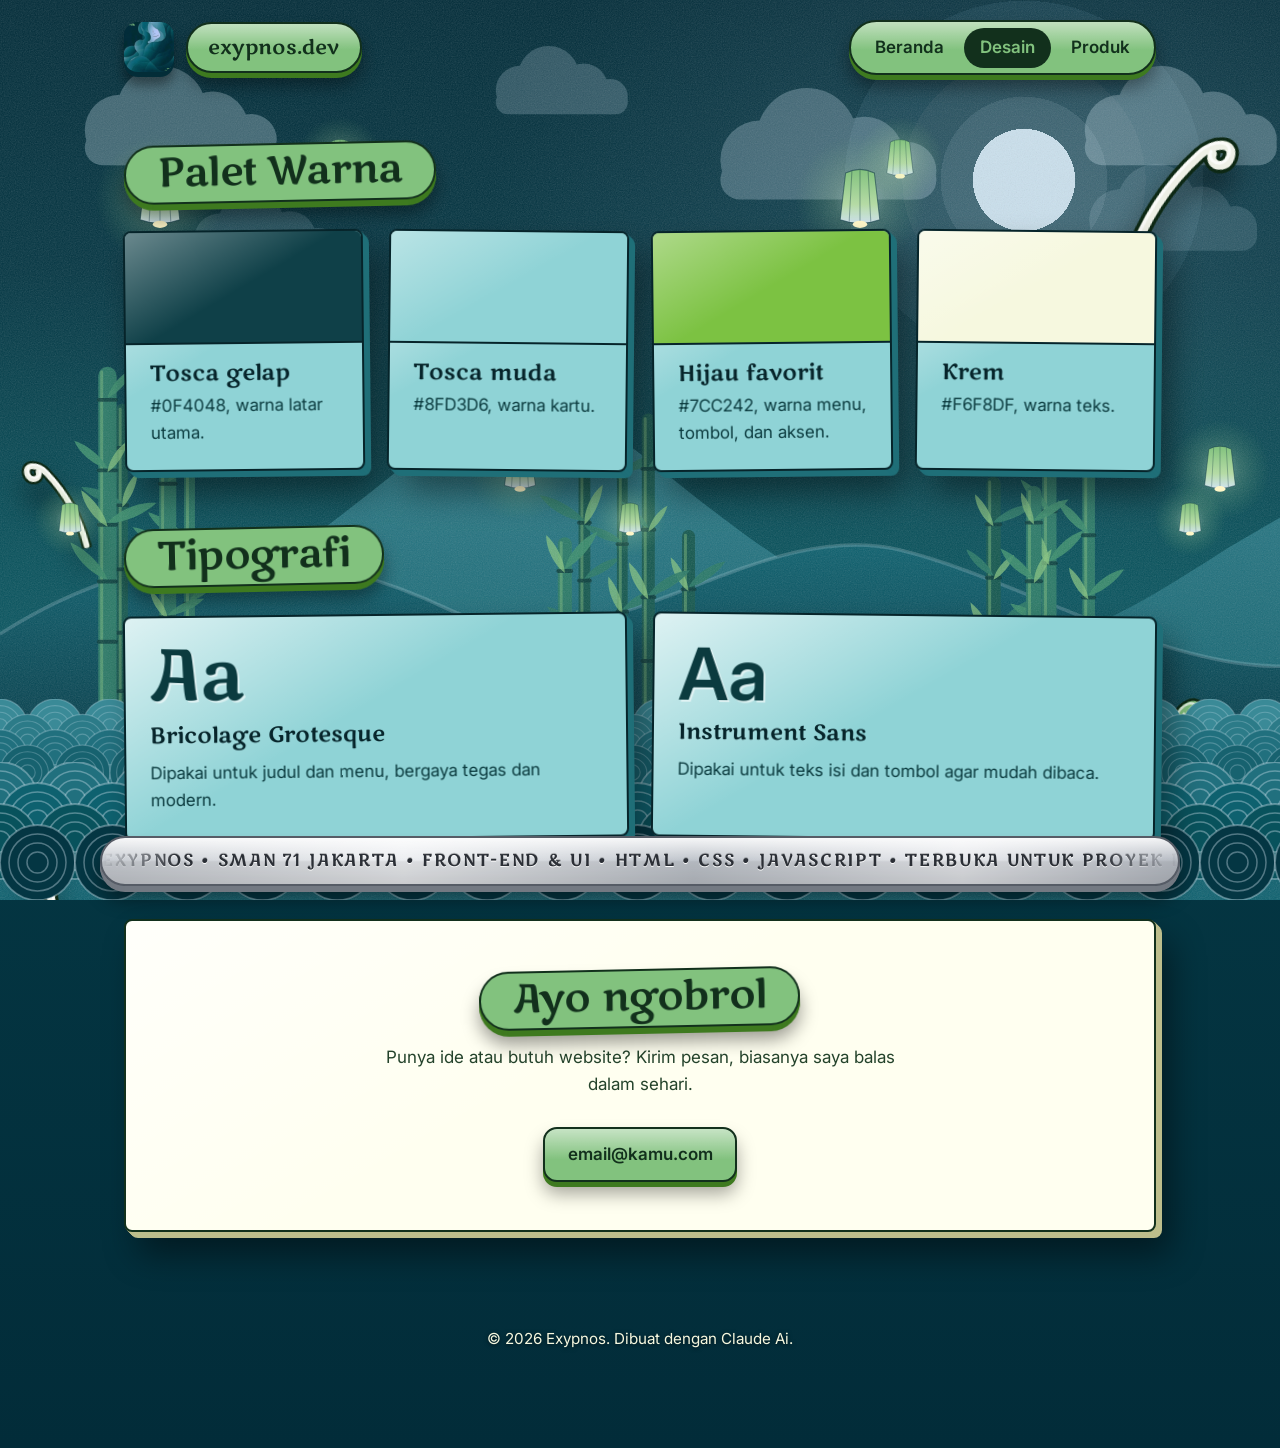
==== commit 2ae97531: "Update title and meta description in index.html" ====
--- a/index.html
+++ b/index.html
@@ -3,12 +3,14 @@
 <head>
   <meta charset="UTF-8">
   <meta name="viewport" content="width=device-width, initial-scale=1">
-  <title>Ananta On 4</title>
-  <meta name="description" content="Ananta On 4 Website">
+  <title>Desain — Exypnos</title>
+  <meta name="description" content="Portofolio Nama Kamu, web developer.">
   <link rel="preconnect" href="https://fonts.googleapis.com">
   <link rel="preconnect" href="https://fonts.gstatic.com" crossorigin>
   <link href="https://fonts.googleapis.com/css2?family=Bricolage+Grotesque:opsz,wght@12..96,500;12..96,800&family=Instrument+Sans:wght@400;500;600&family=Londrina+Solid:wght@400;900&display=swap" rel="stylesheet">
   <link rel="stylesheet" href="style.css">
+  <link rel="stylesheet" href="desain.css">
+  <link rel="stylesheet" href="layout-arka.css">
   <script>
     try {
       if (sessionStorage.getItem('skipIntro')) {
@@ -49,106 +51,84 @@
   </div>
 
   <header class="top">
-    <a class="brand" href="#atas">exypnos.dev</a>
+    <div class="brand-group">
+      <img class="brand-logo" src="logo.png" alt="Logo Exypnos" width="300" height="300" style="height:3.15rem;width:auto">
+      <a class="brand" href="#atas">exypnos.dev</a>
+    </div>
     <nav aria-label="Navigasi utama">
-      <a href="index.html" class="active" aria-current="page">Beranda</a>
-      <a href="desain.html">Desain</a>
+      <a href="index.html">Beranda</a>
+      <a href="desain.html" class="active" aria-current="page">Desain</a>
       <a href="produk.html">Produk</a>
     </nav>
   </header>
 
   <main id="atas">
 
-    <section class="hero">
-      <div class="hero-text">
-        <p class="status"><span class="dot" aria-hidden="true"></span> Terbuka untuk proyek baru</p>
-        <h1 class="hero-logo"><img src="logo.png" alt="Logo Exypnos" width="300" height="300"></h1>
-        <p class="lead">Ananta On 4</p>
-        <div class="actions">
-          <a class="btn primary" href="#beranda">Lihat filosofi logo</a>
-          <a class="btn" href="https://github.com/USERNAME" target="_blank" rel="noopener">GitHub</a>
-        </div>
-      </div>
-
-      <aside class="card" aria-label="Ringkasan profil">
-        <h2>Profil singkat</h2>
-        <dl>
-          <div><dt>Lokasi</dt><dd>Jakarta, Indonesia</dd></div>
-          <div><dt>Fokus</dt><dd>Front-end &amp; UI</dd></div>
-          <div><dt>Stack</dt><dd>HTML, CSS, JavaScript</dd></div>
-          <div><dt>Pengalaman</dt><dd>3 tahun</dd></div>
-        </dl>
-      </aside>
+    <section id="desain" class="section">
+      <h2>Palet Warna</h2>
+      <div class="projects">
+        <article class="project swatch">
+          <div class="chip" style="--c:#0f4048" aria-hidden="true"></div>
+          <div class="info">
+            <h3>Tosca gelap</h3>
+            <p>#0F4048, warna latar utama.</p>
+          </div>
+        </article>
+        <article class="project swatch">
+          <div class="chip" style="--c:#8fd3d6" aria-hidden="true"></div>
+          <div class="info">
+            <h3>Tosca muda</h3>
+            <p>#8FD3D6, warna kartu.</p>
+          </div>
+        </article>
+        <article class="project swatch">
+          <div class="chip" style="--c:#7cc242" aria-hidden="true"></div>
+          <div class="info">
+            <h3>Hijau favorit</h3>
+            <p>#7CC242, warna menu, tombol, dan aksen.</p>
+          </div>
+        </article>
+        <article class="project swatch">
+          <div class="chip" style="--c:#f6f8df" aria-hidden="true"></div>
+          <div class="info">
+            <h3>Krem</h3>
+            <p>#F6F8DF, warna teks.</p>
+          </div>
+        </article>
+      </div>
+
+      <h2>Tipografi</h2>
+      <div class="projects">
+        <article class="project font-card">
+          <span class="aa" style="font-family: var(--display); font-weight: 800;" aria-hidden="true">Aa</span>
+          <h3>Bricolage Grotesque</h3>
+          <p>Dipakai untuk judul dan menu, bergaya tegas dan modern.</p>
+        </article>
+        <article class="project font-card">
+          <span class="aa" style="font-family: var(--body); font-weight: 600;" aria-hidden="true">Aa</span>
+          <h3>Instrument Sans</h3>
+          <p>Dipakai untuk teks isi dan tombol agar mudah dibaca.</p>
+        </article>
+      </div>
     </section>
 
-    <!-- TENTANG (gulungan + logo) -->
-    <section id="tentang" class="section about">
-      <div class="scroll">
-        <span class="rod" aria-hidden="true"></span>
-        <div class="paper">
-          <h2><span class="a1">Tentang</span> <span class="a2">ANANTA ON 4</span></h2>
-          <p>Ananta On 4 adalah portofolio front-end dan UI dari SMA Negeri 71 Jakarta. Dibangun dengan HTML, CSS, dan JavaScript, setiap halamannya memakai logo dengan warna tosca dan hijau sebagai ciri khas.</p>
-        </div>
-        <span class="rod" aria-hidden="true"></span>
-      </div>
-      <figure class="landmark">
-        <img src="logo.png" alt="Logo Ananta On 4" width="300" height="300">
-        <svg class="bamboo" viewBox="0 0 60 220" aria-hidden="true">
-          <rect x="24" y="10" width="10" height="210" rx="5" fill="#2a7a67"/>
-          <rect x="26" y="14" width="2.5" height="200" rx="1" fill="#82c27e" opacity=".5"/>
-          <rect x="22.5" y="70" width="13" height="3.5" rx="1.7" fill="#083a3a"/>
-          <rect x="22.5" y="130" width="13" height="3.5" rx="1.7" fill="#083a3a"/>
-          <path d="M29 70 C10 62 2 50 0 36 C16 42 26 54 29 70Z" fill="#3c8f6e"/>
-          <path d="M29 130 C48 122 58 108 60 92 C44 98 32 112 29 130Z" fill="#82c27e"/>
-          <path d="M29 40 C12 32 6 20 6 6 C20 12 28 24 29 40Z" fill="#82c27e"/>
-        </svg>
-      </figure>
-    </section>
-
-    <section id="beranda" class="section">
-      <h2>Filosofi Logo</h2>
-      <div class="projects">
-        <article class="project">
-          <span class="ico" aria-hidden="true">🌿</span>
-          <h3>Warna Hijau</h3>
-          <p>Melambangkan pertumbuhan, harapan, dan semangat belajar yang terus berkembang pada setiap siswa.</p>
-          <p class="tags">Tumbuh · Harapan</p>
-        </article>
-        <article class="project">
-          <span class="ico" aria-hidden="true">✨</span>
-          <h3>Warna Emas</h3>
-          <p>Melambangkan kejayaan, prestasi, dan nilai-nilai luhur yang dijaga oleh warga sekolah.</p>
-          <p class="tags">Prestasi · Kejayaan</p>
-        </article>
-        <article class="project">
-          <span class="ico" aria-hidden="true">📖</span>
-          <h3>Moto Sekolah</h3>
-          <p>SMA Negeri 71 Jakarta: Jaya! Prestasi: Pasti! Akhlak Mulia: Utama!</p>
-          <p class="tags">Jaya · Pasti · Utama</p>
-        </article>
-      </div>
-    </section>
-
-    <!-- PRESENTASI CANVA -->
-    <section id="presentasi" class="section">
-      <h2>Presentasi</h2>
-      <div class="ppt-frame">
-        <iframe loading="lazy"
-                src="https://www.canva.com/design/DAHYNz-6VGY/tMIyKCje9g16FL3OgIlq8A/view?embed"
-                title="Presentasi Exypnos di Canva"
-                allowfullscreen="allowfullscreen"
-                allow="fullscreen"></iframe>
-      </div>
-      <p class="ppt-link"><a href="https://www.canva.com/design/DAHYNz-6VGY/tMIyKCje9g16FL3OgIlq8A/view" target="_blank" rel="noopener">Buka presentasi di Canva</a></p>
-    </section>
-
     <section id="kontak" class="section contact">
-      <h2>Contact</h2>
-      <p>Contact kami melalui</p>
+      <h2>Ayo ngobrol</h2>
+      <p>Punya ide atau butuh website? Kirim pesan, biasanya saya balas dalam sehari.</p>
       <a class="btn primary" href="mailto:email@kamu.com">email@kamu.com</a>
     </section>
 
   </main>
+
+  <!-- RUNNING TEXT (tetap di bawah layar, ikut ke mana pun di-scroll) -->
+  <div class="marquee" role="marquee" aria-label="Exypnos, SMAN 71 Jakarta, Front-end dan UI, terbuka untuk proyek baru">
+    <div class="marquee-window" aria-hidden="true">
+      <div class="marquee-track">
+        <p class="marquee-item">Exypnos • SMAN 71 Jakarta • Front-end &amp; UI • HTML • CSS • JavaScript • Terbuka untuk proyek baru • Exypnos • SMAN 71 Jakarta • Front-end &amp; UI • HTML • CSS • JavaScript • Terbuka untuk proyek baru •</p>
+        <p class="marquee-item">Exypnos • SMAN 71 Jakarta • Front-end &amp; UI • HTML • CSS • JavaScript • Terbuka untuk proyek baru • Exypnos • SMAN 71 Jakarta • Front-end &amp; UI • HTML • CSS • JavaScript • Terbuka untuk proyek baru •</p>
+      </div>
+    </div>
+  </div>
 
   <footer class="foot">
     <p>© 2026 Exypnos. Dibuat dengan Claude Ai. </p>
@@ -159,7 +139,7 @@
       if (window.matchMedia('(prefers-reduced-motion: reduce)').matches) return;
 
       // kartu miring 3D mengikuti kursor
-      document.querySelectorAll('.card, .project, .design, .contact, .ppt-frame, .section > h2, .status').forEach(function (el) {
+      document.querySelectorAll('.card, .project, .design, .contact, .ppt-frame, .section > h2, .status, .marquee').forEach(function (el) {
         el.addEventListener('pointermove', function (e) {
           if (e.pointerType === 'touch') return;
           var r = el.getBoundingClientRect();
--- a/style.css
+++ b/style.css
@@ -20,8 +20,8 @@
   --card: #fffff0;
   --line: #12301c;
 
-  --display: "Bricolage Grotesque", "Segoe UI", system-ui, sans-serif;
-  --body: "Instrument Sans", "Segoe UI", system-ui, sans-serif;
+  --display: "Marko One", cursive;
+  --body: "Inter", "Segoe UI", system-ui, sans-serif;
 
   --max: 1080px;
 }
@@ -46,7 +46,7 @@
 /* ---------- Dasar ---------- */
 *, *::before, *::after { box-sizing: border-box; }
 
-html { scroll-behavior: smooth; }
+html { scroll-behavior: smooth; font-synthesis: none; } /* Marko One hanya punya 1 ketebalan */
 
 body {
   margin: 0;
@@ -215,8 +215,8 @@
   margin-top: 1.5rem;
   max-width: 14em;
   color: var(--on-bg);
-  font-family: "Londrina Solid", "Impact", "Arial Black", sans-serif;
-  font-weight: 900;
+  font-family: var(--display);
+  font-weight: 400;
   font-size: clamp(2.2rem, 6vw, 3.8rem);
   line-height: 1;
   letter-spacing: .01em;
--- a/desain.css
+++ b/desain.css
@@ -0,0 +1,72 @@
+/* =====================================================
+   desain.css — khusus halaman Desain (desain.html)
+   Dimuat SETELAH style.css, jadi hanya mengubah halaman ini.
+   Beranda dan Produk tidak terpengaruh.
+   ===================================================== */
+
+/* ---------- Kartu desain berlatar tosca (warna logo biru) ---------- */
+#desain .project {
+  background-color: #8fd3d6;           /* tosca muda */
+  color: #06242a;
+  border-color: #06242a;
+  box-shadow:
+    1px 1px 0 #1f6f78, 2px 2px 0 #1f6f78, 3px 3px 0 #1f6f78,
+    4px 4px 0 #1f6f78, 5px 5px 0 #1f6f78, 6px 6px 0 #1f6f78,
+    14px 22px 34px rgba(0, 0, 0, .45);
+}
+
+#desain .project p { color: #0b3b3f; }
+
+#desain .project .tags { color: #06242a; font-weight: 600; }
+
+#desain .project a { color: #06242a; }
+
+#desain .project .ico { background: radial-gradient(circle at 32% 28%, #ffffff 0 14%, #e4f7f7 48%, #9fd0d2 100%); }
+
+/* ---------- Render 3D lebih rapi ---------- */
+/* blok besar miring lebih halus supaya teks tidak buram */
+.contact, .ppt-frame {
+  transform: perspective(1200px)
+             rotateX(calc(var(--rx, 0deg) * .35))
+             rotateY(calc(var(--ry, 0deg) * .35));
+}
+
+/* judul section: miring halus, tetap sedikit condong */
+.section > h2 {
+  transform: perspective(900px)
+             rotateX(calc(var(--rx, 0deg) * .5))
+             rotateY(calc(var(--ry, 0deg) * .5))
+             rotate(-1.2deg);
+}
+
+/* tepi dan teks kartu tetap tajam saat miring */
+.project, .card, .contact, .section > h2 { backface-visibility: hidden; }
+
+/* ---------- Tempat warna & tipografi ---------- */
+/* judul kedua diberi jarak dari kartu di atasnya */
+#desain .projects + h2 { margin-top: 3.5rem; }
+
+/* kartu warna: kotak warna di atas, keterangan di bawah */
+#desain .swatch { padding: 0; gap: 0; overflow: hidden; }
+
+#desain .swatch .chip {
+  height: 7rem;
+  background-color: var(--c);
+  background-image: linear-gradient(150deg, rgba(255, 255, 255, .38), transparent 50%);
+  border-bottom: 2px solid #06242a;
+}
+
+#desain .swatch .info {
+  display: flex;
+  flex-direction: column;
+  gap: .4rem;
+  padding: 1.1rem 1.5rem 1.4rem;
+}
+
+/* kartu font: contoh huruf besar "Aa" */
+#desain .font-card .aa {
+  font-size: 4.5rem;
+  line-height: 1;
+  color: #0b3b3f;
+  text-shadow: 2px 2px 0 rgba(255, 255, 255, .55);
+}
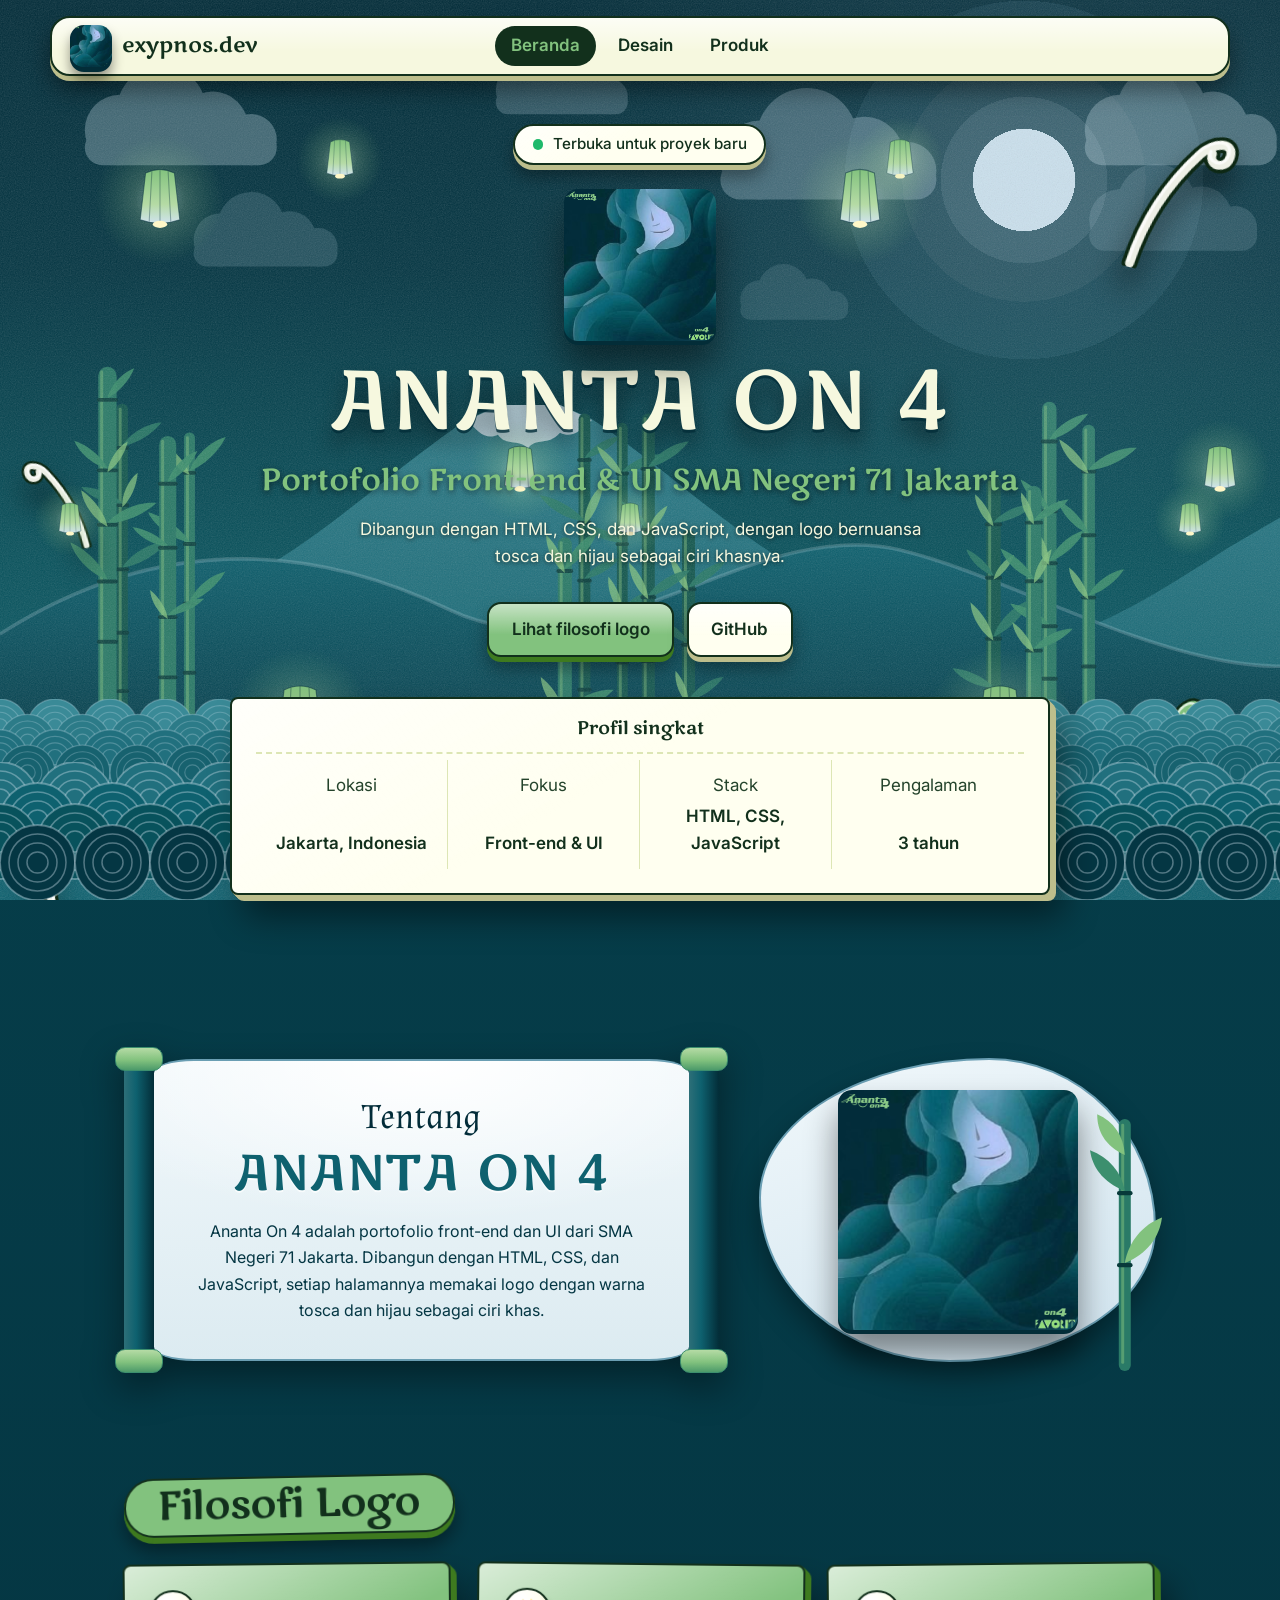
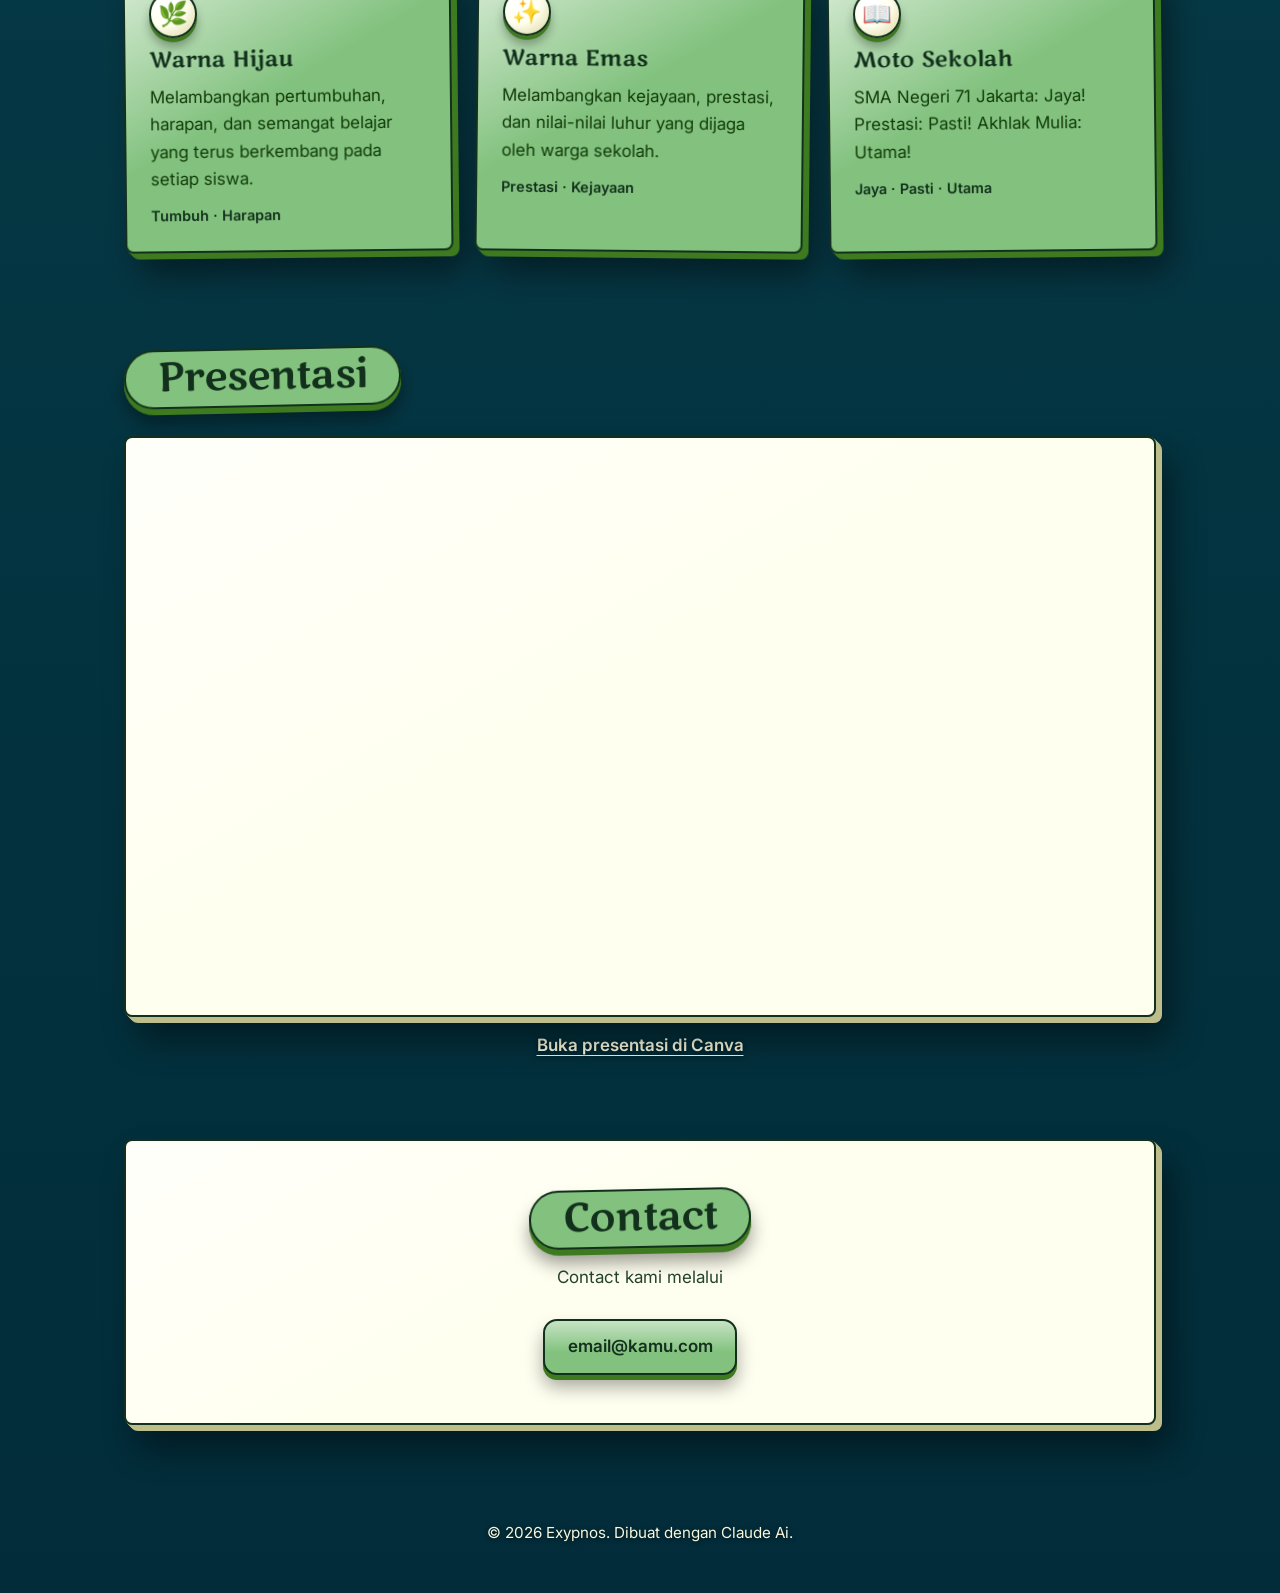
==== commit de594d8f: "Update index.html with new title and content" ====
--- a/index.html
+++ b/index.html
@@ -3,14 +3,12 @@
 <head>
   <meta charset="UTF-8">
   <meta name="viewport" content="width=device-width, initial-scale=1">
-  <title>Desain — Exypnos</title>
-  <meta name="description" content="Portofolio Nama Kamu, web developer.">
+  <title>Ananta On 4</title>
+  <meta name="description" content="Ananta On 4 Website">
   <link rel="preconnect" href="https://fonts.googleapis.com">
   <link rel="preconnect" href="https://fonts.gstatic.com" crossorigin>
   <link href="https://fonts.googleapis.com/css2?family=Bricolage+Grotesque:opsz,wght@12..96,500;12..96,800&family=Instrument+Sans:wght@400;500;600&family=Londrina+Solid:wght@400;900&display=swap" rel="stylesheet">
   <link rel="stylesheet" href="style.css">
-  <link rel="stylesheet" href="desain.css">
-  <link rel="stylesheet" href="layout-arka.css">
   <script>
     try {
       if (sessionStorage.getItem('skipIntro')) {
@@ -20,7 +18,7 @@
     } catch (e) {}
   </script>
 </head>
-<body>
+<body class="home">
 
   <div class="scene" aria-hidden="true">
     <svg width="0" height="0" style="position:absolute" focusable="false">
@@ -52,83 +50,110 @@
 
   <header class="top">
     <div class="brand-group">
-      <img class="brand-logo" src="logo.png" alt="Logo Exypnos" width="300" height="300" style="height:3.15rem;width:auto">
+      <img class="brand-logo" src="logo.png" alt="Logo Exypnos" width="300" height="300">
       <a class="brand" href="#atas">exypnos.dev</a>
     </div>
     <nav aria-label="Navigasi utama">
-      <a href="index.html">Beranda</a>
-      <a href="desain.html" class="active" aria-current="page">Desain</a>
+      <a href="index.html" class="active" aria-current="page">Beranda</a>
+      <a href="desain.html">Desain</a>
       <a href="produk.html">Produk</a>
     </nav>
   </header>
 
   <main id="atas">
 
-    <section id="desain" class="section">
-      <h2>Palet Warna</h2>
+    <section class="hero">
+      <div class="hero-text">
+        <p class="status"><span class="dot" aria-hidden="true"></span> Terbuka untuk proyek baru</p>
+        <h1 class="hero-logo"><img src="logo.png" alt="Logo Exypnos" width="300" height="300"></h1>
+        <p class="lead">Ananta On 4</p>
+        <p class="hero-sub">Portofolio Front-end &amp; UI SMA Negeri 71 Jakarta</p>
+        <p class="hero-desc">Dibangun dengan HTML, CSS, dan JavaScript, dengan logo bernuansa tosca dan hijau sebagai ciri khasnya.</p>
+        <div class="actions">
+          <a class="btn primary" href="#beranda">Lihat filosofi logo</a>
+          <a class="btn" href="https://github.com/USERNAME" target="_blank" rel="noopener">GitHub</a>
+        </div>
+      </div>
+
+      <aside class="card" aria-label="Ringkasan profil">
+        <h2>Profil singkat</h2>
+        <dl>
+          <div><dt>Lokasi</dt><dd>Jakarta, Indonesia</dd></div>
+          <div><dt>Fokus</dt><dd>Front-end &amp; UI</dd></div>
+          <div><dt>Stack</dt><dd>HTML, CSS, JavaScript</dd></div>
+          <div><dt>Pengalaman</dt><dd>3 tahun</dd></div>
+        </dl>
+      </aside>
+    </section>
+
+    <!-- TENTANG (gulungan + logo) -->
+    <section id="tentang" class="section about">
+      <div class="scroll">
+        <span class="rod" aria-hidden="true"></span>
+        <div class="paper">
+          <h2><span class="a1">Tentang</span> <span class="a2">ANANTA ON 4</span></h2>
+          <p>Ananta On 4 adalah portofolio front-end dan UI dari SMA Negeri 71 Jakarta. Dibangun dengan HTML, CSS, dan JavaScript, setiap halamannya memakai logo dengan warna tosca dan hijau sebagai ciri khas.</p>
+        </div>
+        <span class="rod" aria-hidden="true"></span>
+      </div>
+      <figure class="landmark">
+        <img src="logo.png" alt="Logo Ananta On 4" width="300" height="300">
+        <svg class="bamboo" viewBox="0 0 60 220" aria-hidden="true">
+          <rect x="24" y="10" width="10" height="210" rx="5" fill="#2a7a67"/>
+          <rect x="26" y="14" width="2.5" height="200" rx="1" fill="#82c27e" opacity=".5"/>
+          <rect x="22.5" y="70" width="13" height="3.5" rx="1.7" fill="#083a3a"/>
+          <rect x="22.5" y="130" width="13" height="3.5" rx="1.7" fill="#083a3a"/>
+          <path d="M29 70 C10 62 2 50 0 36 C16 42 26 54 29 70Z" fill="#3c8f6e"/>
+          <path d="M29 130 C48 122 58 108 60 92 C44 98 32 112 29 130Z" fill="#82c27e"/>
+          <path d="M29 40 C12 32 6 20 6 6 C20 12 28 24 29 40Z" fill="#82c27e"/>
+        </svg>
+      </figure>
+    </section>
+
+    <section id="beranda" class="section">
+      <h2>Filosofi Logo</h2>
       <div class="projects">
-        <article class="project swatch">
-          <div class="chip" style="--c:#0f4048" aria-hidden="true"></div>
-          <div class="info">
-            <h3>Tosca gelap</h3>
-            <p>#0F4048, warna latar utama.</p>
-          </div>
+        <article class="project">
+          <span class="ico" aria-hidden="true">🌿</span>
+          <h3>Warna Hijau</h3>
+          <p>Melambangkan pertumbuhan, harapan, dan semangat belajar yang terus berkembang pada setiap siswa.</p>
+          <p class="tags">Tumbuh · Harapan</p>
         </article>
-        <article class="project swatch">
-          <div class="chip" style="--c:#8fd3d6" aria-hidden="true"></div>
-          <div class="info">
-            <h3>Tosca muda</h3>
-            <p>#8FD3D6, warna kartu.</p>
-          </div>
+        <article class="project">
+          <span class="ico" aria-hidden="true">✨</span>
+          <h3>Warna Emas</h3>
+          <p>Melambangkan kejayaan, prestasi, dan nilai-nilai luhur yang dijaga oleh warga sekolah.</p>
+          <p class="tags">Prestasi · Kejayaan</p>
         </article>
-        <article class="project swatch">
-          <div class="chip" style="--c:#7cc242" aria-hidden="true"></div>
-          <div class="info">
-            <h3>Hijau favorit</h3>
-            <p>#7CC242, warna menu, tombol, dan aksen.</p>
-          </div>
+        <article class="project">
+          <span class="ico" aria-hidden="true">📖</span>
+          <h3>Moto Sekolah</h3>
+          <p>SMA Negeri 71 Jakarta: Jaya! Prestasi: Pasti! Akhlak Mulia: Utama!</p>
+          <p class="tags">Jaya · Pasti · Utama</p>
         </article>
-        <article class="project swatch">
-          <div class="chip" style="--c:#f6f8df" aria-hidden="true"></div>
-          <div class="info">
-            <h3>Krem</h3>
-            <p>#F6F8DF, warna teks.</p>
-          </div>
-        </article>
-      </div>
-
-      <h2>Tipografi</h2>
-      <div class="projects">
-        <article class="project font-card">
-          <span class="aa" style="font-family: var(--display); font-weight: 800;" aria-hidden="true">Aa</span>
-          <h3>Bricolage Grotesque</h3>
-          <p>Dipakai untuk judul dan menu, bergaya tegas dan modern.</p>
-        </article>
-        <article class="project font-card">
-          <span class="aa" style="font-family: var(--body); font-weight: 600;" aria-hidden="true">Aa</span>
-          <h3>Instrument Sans</h3>
-          <p>Dipakai untuk teks isi dan tombol agar mudah dibaca.</p>
-        </article>
-      </div>
+      </div>
+    </section>
+
+    <!-- PRESENTASI CANVA -->
+    <section id="presentasi" class="section">
+      <h2>Presentasi</h2>
+      <div class="ppt-frame">
+        <iframe loading="lazy"
+                src="https://www.canva.com/design/DAHYNz-6VGY/tMIyKCje9g16FL3OgIlq8A/view?embed"
+                title="Presentasi Exypnos di Canva"
+                allowfullscreen="allowfullscreen"
+                allow="fullscreen"></iframe>
+      </div>
+      <p class="ppt-link"><a href="https://www.canva.com/design/DAHYNz-6VGY/tMIyKCje9g16FL3OgIlq8A/view" target="_blank" rel="noopener">Buka presentasi di Canva</a></p>
     </section>
 
     <section id="kontak" class="section contact">
-      <h2>Ayo ngobrol</h2>
-      <p>Punya ide atau butuh website? Kirim pesan, biasanya saya balas dalam sehari.</p>
+      <h2>Contact</h2>
+      <p>Contact kami melalui</p>
       <a class="btn primary" href="mailto:email@kamu.com">email@kamu.com</a>
     </section>
 
   </main>
-
-  <!-- RUNNING TEXT (tetap di bawah layar, ikut ke mana pun di-scroll) -->
-  <div class="marquee" role="marquee" aria-label="Exypnos, SMAN 71 Jakarta, Front-end dan UI, terbuka untuk proyek baru">
-    <div class="marquee-window" aria-hidden="true">
-      <div class="marquee-track">
-        <p class="marquee-item">Exypnos • SMAN 71 Jakarta • Front-end &amp; UI • HTML • CSS • JavaScript • Terbuka untuk proyek baru • Exypnos • SMAN 71 Jakarta • Front-end &amp; UI • HTML • CSS • JavaScript • Terbuka untuk proyek baru •</p>
-        <p class="marquee-item">Exypnos • SMAN 71 Jakarta • Front-end &amp; UI • HTML • CSS • JavaScript • Terbuka untuk proyek baru • Exypnos • SMAN 71 Jakarta • Front-end &amp; UI • HTML • CSS • JavaScript • Terbuka untuk proyek baru •</p>
-      </div>
-    </div>
-  </div>
 
   <footer class="foot">
     <p>© 2026 Exypnos. Dibuat dengan Claude Ai. </p>
@@ -139,7 +164,7 @@
       if (window.matchMedia('(prefers-reduced-motion: reduce)').matches) return;
 
       // kartu miring 3D mengikuti kursor
-      document.querySelectorAll('.card, .project, .design, .contact, .ppt-frame, .section > h2, .status, .marquee').forEach(function (el) {
+      document.querySelectorAll('.card, .project, .design, .contact, .ppt-frame, .section > h2, .status').forEach(function (el) {
         el.addEventListener('pointermove', function (e) {
           if (e.pointerType === 'touch') return;
           var r = el.getBoundingClientRect();
--- a/style.css
+++ b/style.css
@@ -1177,3 +1177,158 @@
 @media (prefers-reduced-motion: reduce) {
   .scene::before, .scene::after, html::after { animation: none; }
 }
+/* =====================================================
+   LAYOUT BERGAYA ARKAVIDIA — header pil krem + hero rata tengah
+   ===================================================== */
+
+/* ---------- Header: satu pil krem lebar ---------- */
+.top {
+  display: grid;
+  grid-template-columns: 1fr auto 1fr;
+  align-items: center;
+  gap: 1rem;
+  width: calc(100% - 2rem);
+  max-width: 1180px;
+  margin: 1rem auto 0;
+  padding: .45rem 1.1rem;
+  background:
+    linear-gradient(180deg, rgba(255, 255, 255, .7), rgba(255, 255, 255, 0) 60%),
+    #f6f8df;
+  color: #12301c;
+  border: 2px solid #12301c;
+  border-radius: 20px;
+  box-shadow: 0 5px 0 #bdbe8c, 0 14px 22px rgba(0, 0, 0, .4);
+}
+
+.top::after { content: ""; }
+
+.top .brand-group { justify-self: start; }
+
+.top .brand {
+  justify-self: start;
+  padding: 0;
+  background: none;
+  border: 0;
+  border-radius: 0;
+  box-shadow: none;
+  color: #12301c;
+  font-size: 1.3rem;
+}
+
+.top .brand-logo {
+  height: 2.6rem !important;
+  width: auto;
+}
+
+.top nav {
+  justify-self: center;
+  padding: 0;
+  background: none;
+  border: 0;
+  border-radius: 0;
+  box-shadow: none;
+  gap: .35rem;
+}
+
+.top nav a.active { background: #12301c; color: #82c27e; }
+
+/* ---------- Hero: rata tengah, satu kolom ---------- */
+.hero {
+  grid-template-columns: 1fr;
+  justify-items: center;
+  gap: 2.5rem;
+  min-height: calc(100vh - 6rem);
+  align-content: center;
+  padding: 3rem 0 6rem;
+  text-align: center;
+}
+
+.hero-text {
+  display: flex;
+  flex-direction: column;
+  align-items: center;
+}
+
+.status { margin-bottom: 1.5rem; }
+
+.hero h1.hero-logo { margin: 0 auto 1.25rem; }
+.hero-logo img { max-width: 9.5rem; margin: 0 auto; }
+
+.lead {
+  margin-top: 0;
+  max-width: none;
+  font-size: clamp(2.6rem, 8vw, 5.2rem);
+  line-height: 1.02;
+  letter-spacing: .04em;
+  text-transform: uppercase;
+  text-shadow: 0 3px 0 rgba(3, 45, 56, .8), 0 14px 22px rgba(0, 0, 0, .45);
+}
+
+.hero-sub {
+  margin-top: 1rem;
+  font-family: var(--display);
+  font-size: clamp(1.15rem, 2.8vw, 1.9rem);
+  line-height: 1.25;
+  color: var(--marker);
+  text-shadow: 0 2px 6px rgba(0, 0, 0, .55);
+}
+
+.hero-desc {
+  margin-top: 1rem;
+  max-width: 34em;
+  color: var(--on-bg);
+  text-shadow: 0 1px 4px rgba(0, 0, 0, .65);
+}
+
+.hero .actions { justify-content: center; margin-top: 2rem; }
+
+/* ---------- Profil singkat: baris di bawah hero ---------- */
+.hero > .card {
+  --rot: 0deg;
+  width: 100%;
+  max-width: 820px;
+  padding: 1.25rem 1.5rem 1.5rem;
+}
+
+.hero > .card h2 {
+  text-align: center;
+  border-bottom-style: dashed;
+}
+
+.hero > .card dl {
+  display: grid;
+  grid-template-columns: repeat(4, 1fr);
+}
+
+.hero > .card dl div {
+  flex-direction: column;
+  align-items: center;
+  gap: .2rem;
+  padding: .75rem .5rem;
+  border-bottom: 0;
+  border-right: 1px solid var(--grid);
+  text-align: center;
+}
+
+.hero > .card dl div:last-child { border-right: 0; }
+.hero > .card dd { text-align: center; }
+
+/* ---------- Responsif ---------- */
+@media (max-width: 800px) {
+  .hero { min-height: 0; padding-top: 2rem; }
+  .hero > .card dl { grid-template-columns: repeat(2, 1fr); }
+  .hero > .card dl div:nth-child(2) { border-right: 0; }
+  .hero > .card dl div:nth-child(-n + 2) { border-bottom: 1px solid var(--grid); }
+}
+
+@media (max-width: 640px) {
+  .top {
+    grid-template-columns: 1fr;
+    justify-items: center;
+    gap: .5rem;
+    padding: .6rem 1rem .7rem;
+  }
+  .top::after { display: none; }
+  .top .brand-group, .top .brand { justify-self: center; }
+  .top nav { justify-self: center; flex-wrap: wrap; justify-content: center; gap: .25rem; }
+}
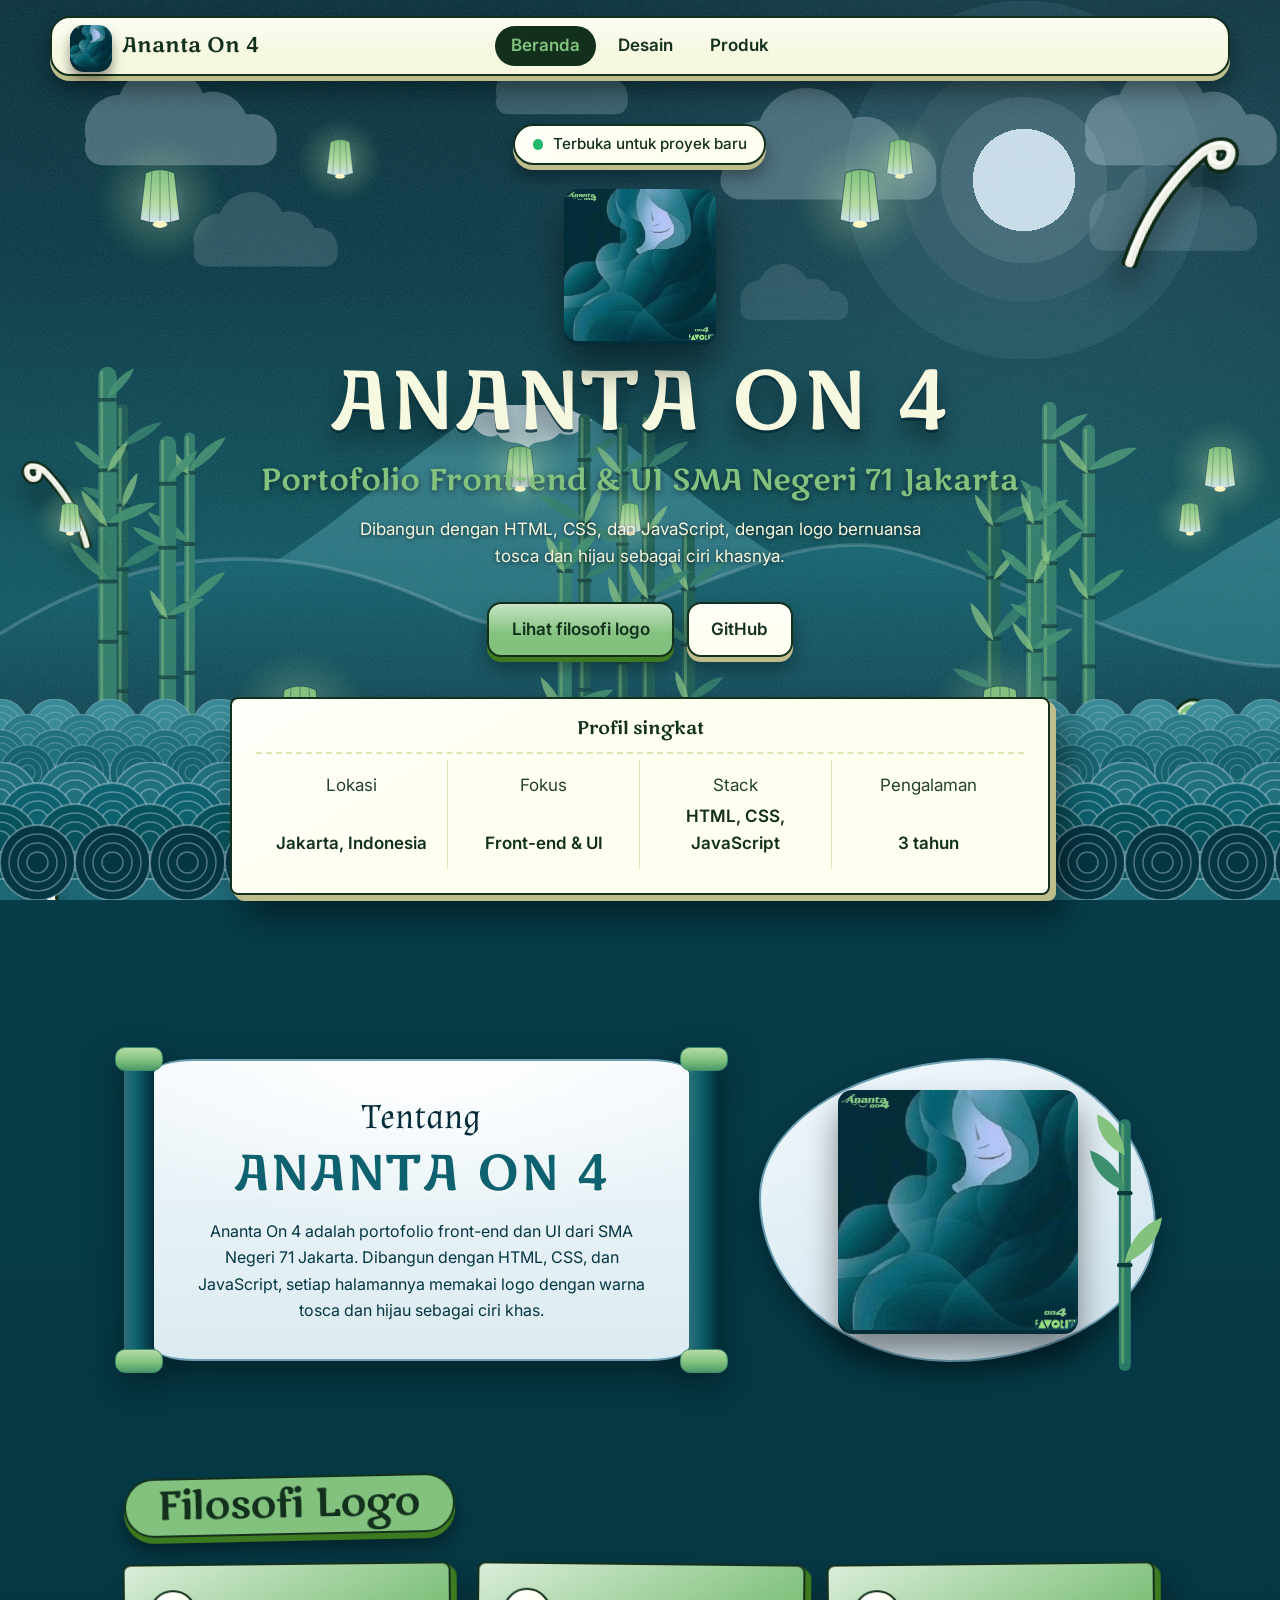
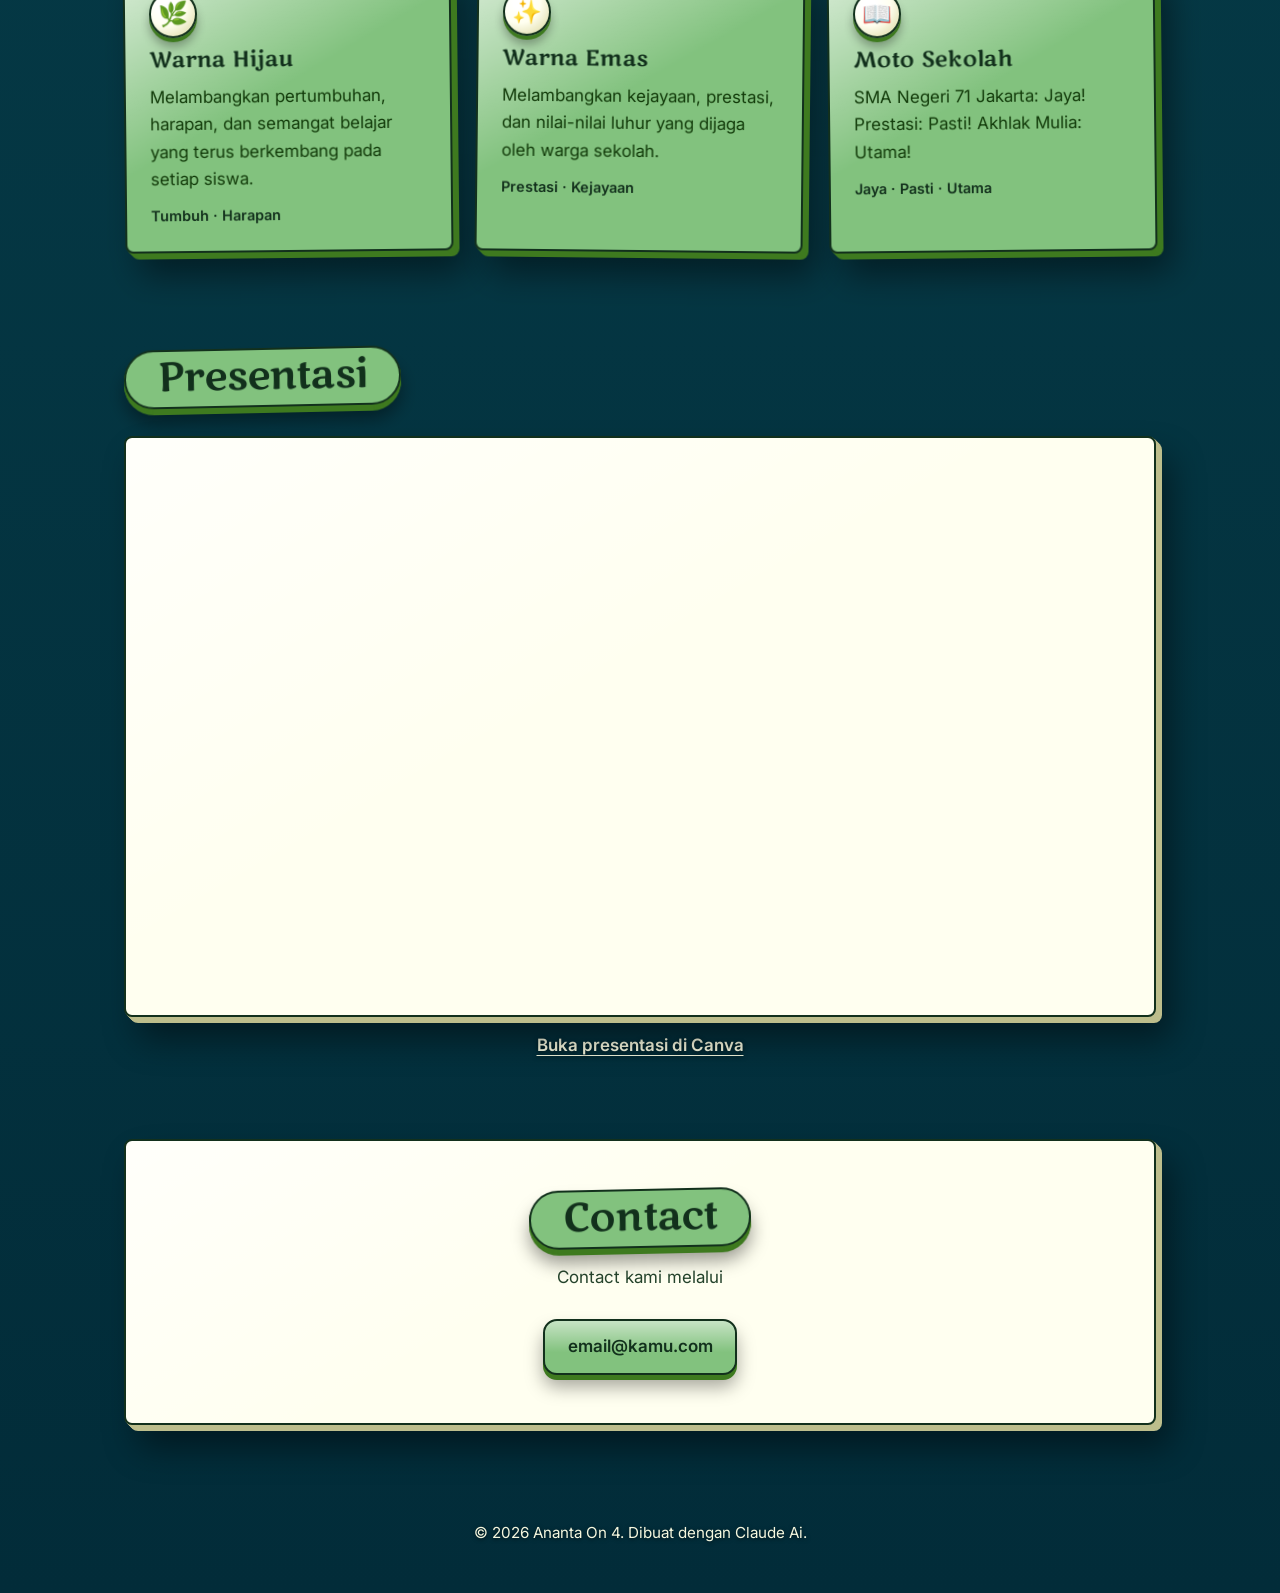
==== commit 9922fc25: "Update branding from Exypnos to Ananta On 4" ====
--- a/index.html
+++ b/index.html
@@ -43,15 +43,15 @@
         <img class="half l" src="logo.png" alt="" width="500" height="500">
         <img class="half r" src="logo.png" alt="" width="500" height="500">
       </div>
-      <p class="intro-name">Exypnos</p>
+      <p class="intro-name">Ananta On 4</p>
       <div class="intro-bar"><span></span></div>
     </div>
   </div>
 
   <header class="top">
     <div class="brand-group">
-      <img class="brand-logo" src="logo.png" alt="Logo Exypnos" width="300" height="300">
-      <a class="brand" href="#atas">exypnos.dev</a>
+      <img class="brand-logo" src="logo.png" alt="Logo Ananta On 4" width="300" height="300">
+      <a class="brand" href="#atas">Ananta On 4</a>
     </div>
     <nav aria-label="Navigasi utama">
       <a href="index.html" class="active" aria-current="page">Beranda</a>
@@ -65,7 +65,7 @@
     <section class="hero">
       <div class="hero-text">
         <p class="status"><span class="dot" aria-hidden="true"></span> Terbuka untuk proyek baru</p>
-        <h1 class="hero-logo"><img src="logo.png" alt="Logo Exypnos" width="300" height="300"></h1>
+        <h1 class="hero-logo"><img src="logo.png" alt="Logo Ananta On 4" width="300" height="300"></h1>
         <p class="lead">Ananta On 4</p>
         <p class="hero-sub">Portofolio Front-end &amp; UI SMA Negeri 71 Jakarta</p>
         <p class="hero-desc">Dibangun dengan HTML, CSS, dan JavaScript, dengan logo bernuansa tosca dan hijau sebagai ciri khasnya.</p>
@@ -140,7 +140,7 @@
       <div class="ppt-frame">
         <iframe loading="lazy"
                 src="https://www.canva.com/design/DAHYNz-6VGY/tMIyKCje9g16FL3OgIlq8A/view?embed"
-                title="Presentasi Exypnos di Canva"
+                title="Presentasi Ananta On 4 di Canva"
                 allowfullscreen="allowfullscreen"
                 allow="fullscreen"></iframe>
       </div>
@@ -156,7 +156,7 @@
   </main>
 
   <footer class="foot">
-    <p>© 2026 Exypnos. Dibuat dengan Claude Ai. </p>
+    <p>© 2026 Ananta On 4. Dibuat dengan Claude Ai. </p>
   </footer>
 
   <script>
@@ -164,7 +164,7 @@
       if (window.matchMedia('(prefers-reduced-motion: reduce)').matches) return;
 
       // kartu miring 3D mengikuti kursor
-      document.querySelectorAll('.card, .project, .design, .contact, .ppt-frame, .section > h2, .status').forEach(function (el) {
+      document.querySelectorAll('.card, .project, .design, .contact, .ppt-frame, .section > h2, .status, .top').forEach(function (el) {
         el.addEventListener('pointermove', function (e) {
           if (e.pointerType === 'touch') return;
           var r = el.getBoundingClientRect();
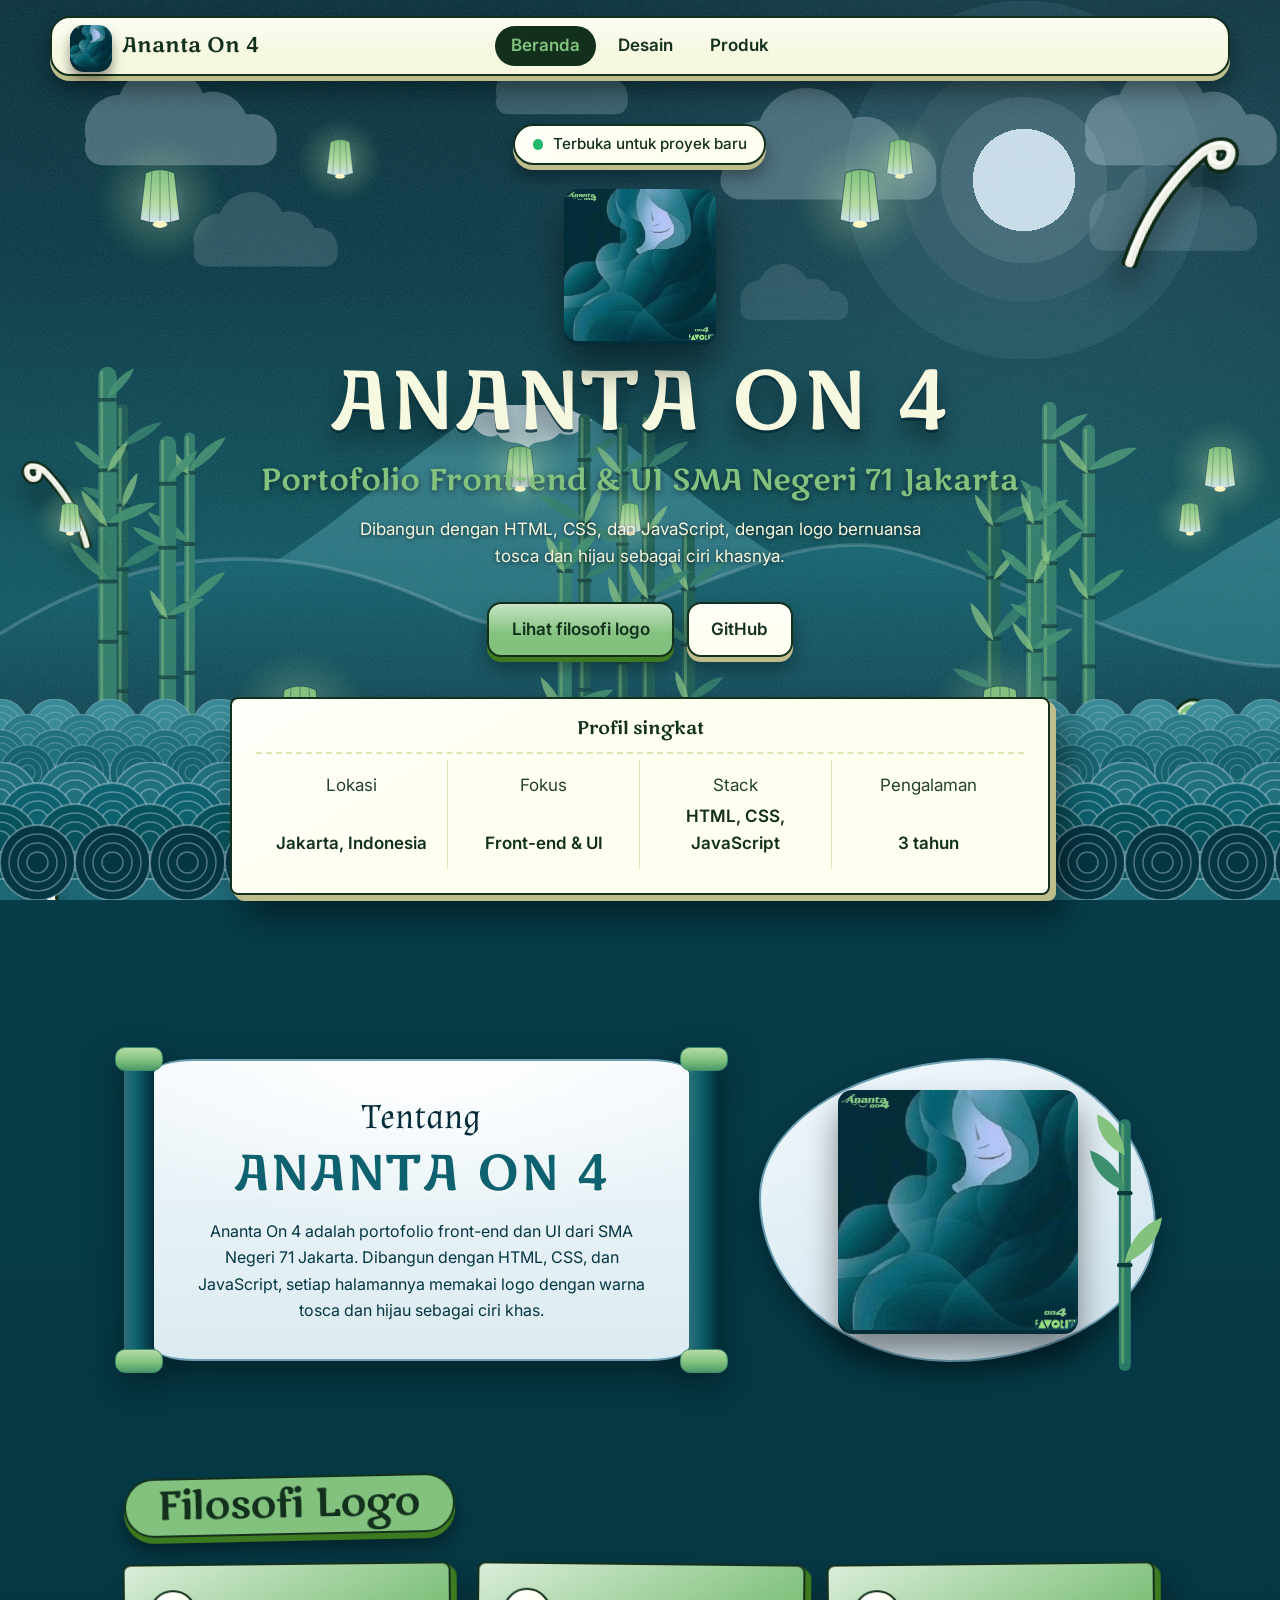
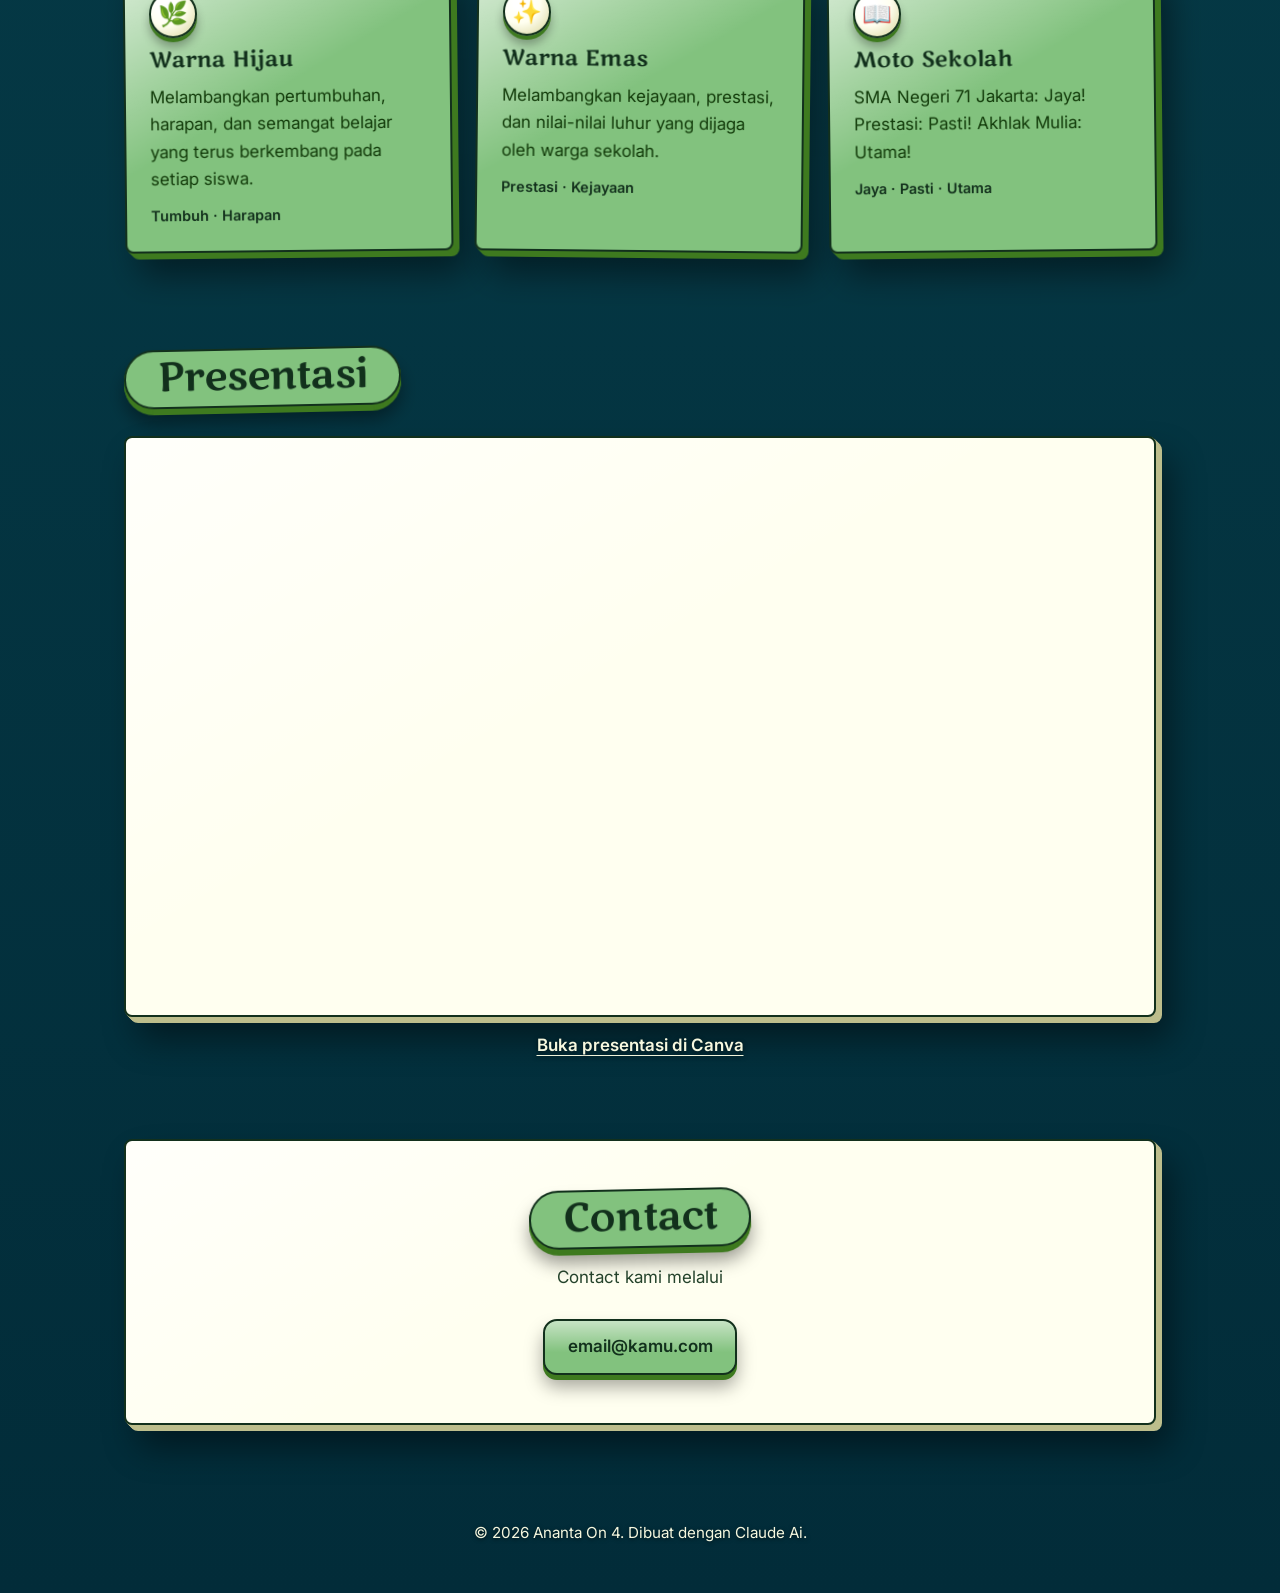
==== commit d330d2a2: "Enhance scroll reveal animations and JS logic Added CSS styles for reveal animations on scroll and a" ====
--- a/index.html
+++ b/index.html
@@ -10,6 +10,7 @@
   <link href="https://fonts.googleapis.com/css2?family=Bricolage+Grotesque:opsz,wght@12..96,500;12..96,800&family=Instrument+Sans:wght@400;500;600&family=Londrina+Solid:wght@400;900&display=swap" rel="stylesheet">
   <link rel="stylesheet" href="style.css">
   <script>
+    document.documentElement.classList.add('js');
     try {
       if (sessionStorage.getItem('skipIntro')) {
         document.documentElement.classList.add('no-intro');
@@ -17,6 +18,29 @@
       }
     } catch (e) {}
   </script>
+  <style>
+    /* ---------- Muncul saat di-scroll (beranda) ---------- */
+    .js .home .reveal {
+      opacity: 0;
+      translate: 0 44px;
+      scale: .96;
+      transition:
+        opacity .7s ease var(--d, 0s),
+        translate .8s cubic-bezier(.2, .7, .2, 1) var(--d, 0s),
+        scale .8s cubic-bezier(.2, .7, .2, 1) var(--d, 0s),
+        transform .15s ease-out;
+    }
+    .js .home .reveal[data-from="left"]  { translate: -70px 0; }
+    .js .home .reveal[data-from="right"] { translate: 70px 0; }
+    .js .home .reveal.in { opacity: 1; translate: 0 0; scale: 1; }
+
+    /* kalau perangkat meminta gerakan dikurangi: cukup memudar, tanpa bergeser */
+    @media (prefers-reduced-motion: reduce) {
+      .js .home .reveal,
+      .js .home .reveal[data-from] { translate: none; scale: none; transition: opacity .6s ease var(--d, 0s); }
+      .js .home .reveal.in { opacity: 1; }
+    }
+  </style>
 </head>
 <body class="home">
 
@@ -230,5 +254,49 @@
     })();
   </script>
 
+  <script>
+    // elemen muncul pelan-pelan saat di-scroll
+    (function () {
+      var groups = [
+        ['.section > h2', 'up'],
+        ['.scroll', 'left'],
+        ['.landmark', 'right'],
+        ['.projects .project', 'up'],
+        ['.ppt-frame', 'up'],
+        ['.ppt-link', 'up'],
+        ['.contact', 'up']
+      ];
+      var els = [];
+
+      groups.forEach(function (g) {
+        document.querySelectorAll(g[0]).forEach(function (el) {
+          el.classList.add('reveal');
+          el.setAttribute('data-from', g[1]);
+          if (el.classList.contains('project')) {
+            var i = Array.prototype.indexOf.call(el.parentNode.children, el);
+            el.style.setProperty('--d', (i * 0.12) + 's');   // kartu muncul berurutan
+          }
+          els.push(el);
+        });
+      });
+
+      if (!('IntersectionObserver' in window)) {
+        els.forEach(function (el) { el.classList.add('in'); });
+        return;
+      }
+
+      var io = new IntersectionObserver(function (entries) {
+        entries.forEach(function (e) {
+          if (e.isIntersecting) {
+            e.target.classList.add('in');
+            io.unobserve(e.target);
+          }
+        });
+      }, { threshold: 0.15, rootMargin: '0px 0px -8% 0px' });
+
+      els.forEach(function (el) { io.observe(el); });
+    })();
+  </script>
+
 </body>
 </html>
--- a/style.css
+++ b/style.css
@@ -1332,3 +1332,43 @@
   .top .brand-group, .top .brand { justify-self: center; }
   .top nav { justify-self: center; flex-wrap: wrap; justify-content: center; gap: .25rem; }
 }
+/* =====================================================
+   INTRO: ombak seigaiha yang terbelah
+   ===================================================== */
+
+/* dua panel berisi pola ombak Jepang */
+.intro-panel {
+  background-color: #043643;
+  background-image:
+    radial-gradient(circle at 100% 150%, #0a4f5c 24%, rgba(207,227,238,.3) 24%, rgba(207,227,238,.3) 28%, #0a4f5c 28%, #0a4f5c 36%, rgba(207,227,238,.3) 36%, rgba(207,227,238,.3) 40%, transparent 40%, transparent),
+    radial-gradient(circle at 0 150%, #0a4f5c 24%, rgba(207,227,238,.3) 24%, rgba(207,227,238,.3) 28%, #0a4f5c 28%, #0a4f5c 36%, rgba(207,227,238,.3) 36%, rgba(207,227,238,.3) 40%, transparent 40%, transparent),
+    radial-gradient(circle at 50% 100%, rgba(207,227,238,.3) 10%, #0e616f 10%, #0e616f 23%, rgba(207,227,238,.3) 23%, rgba(207,227,238,.3) 30%, #0a4f5c 30%, #0a4f5c 43%, rgba(207,227,238,.3) 43%, rgba(207,227,238,.3) 50%, #0e616f 50%, #0e616f 63%, rgba(207,227,238,.3) 63%, rgba(207,227,238,.3) 71%, transparent 71%, transparent),
+    radial-gradient(circle at 100% 50%, rgba(207,227,238,.3) 5%, #0a4f5c 5%, #0a4f5c 15%, rgba(207,227,238,.3) 15%, rgba(207,227,238,.3) 20%, #0e616f 20%, #0e616f 29%, rgba(207,227,238,.3) 29%, rgba(207,227,238,.3) 34%, #0a4f5c 34%, #0a4f5c 44%, rgba(207,227,238,.3) 44%, rgba(207,227,238,.3) 49%, transparent 49%, transparent),
+    radial-gradient(circle at 0 50%, rgba(207,227,238,.3) 5%, #0a4f5c 5%, #0a4f5c 15%, rgba(207,227,238,.3) 15%, rgba(207,227,238,.3) 20%, #0e616f 20%, #0e616f 29%, rgba(207,227,238,.3) 29%, rgba(207,227,238,.3) 34%, #0a4f5c 34%, #0a4f5c 44%, rgba(207,227,238,.3) 44%, rgba(207,227,238,.3) 49%, transparent 49%, transparent);
+  background-size: 100px 50px;
+}
+
+/* garis lurus lama diganti tepi bergelombang */
+.intro-panel.p-up   { border-bottom: 0; z-index: 2; }
+.intro-panel.p-down { border-top: 0;    z-index: 1; }
+
+/* tepi ombak menggantung di sambungan kedua panel */
+.intro-panel.p-up::after {
+  content: "";
+  position: absolute;
+  left: 0;
+  right: 0;
+  top: 100%;
+  height: 26px;
+  background-image: radial-gradient(circle at 50% 0,
+    #0a4f5c 0 9px, rgba(207,227,238,.65) 9px 10.5px,
+    #0e616f 10.5px 18px, rgba(207,227,238,.65) 18px 19.5px,
+    #0a4f5c 19.5px 24px, #cfe3ee 24px 26px,
+    transparent 26.5px);
+  background-size: 52px 26px;
+  background-repeat: repeat-x;
+  filter: drop-shadow(0 6px 6px rgba(0, 0, 0, .35));
+}
+
+/* teks di tengah tetap terbaca di atas pola */
+.intro-name { text-shadow: 0 3px 0 #032d38, 0 8px 18px rgba(0, 0, 0, .6); }
